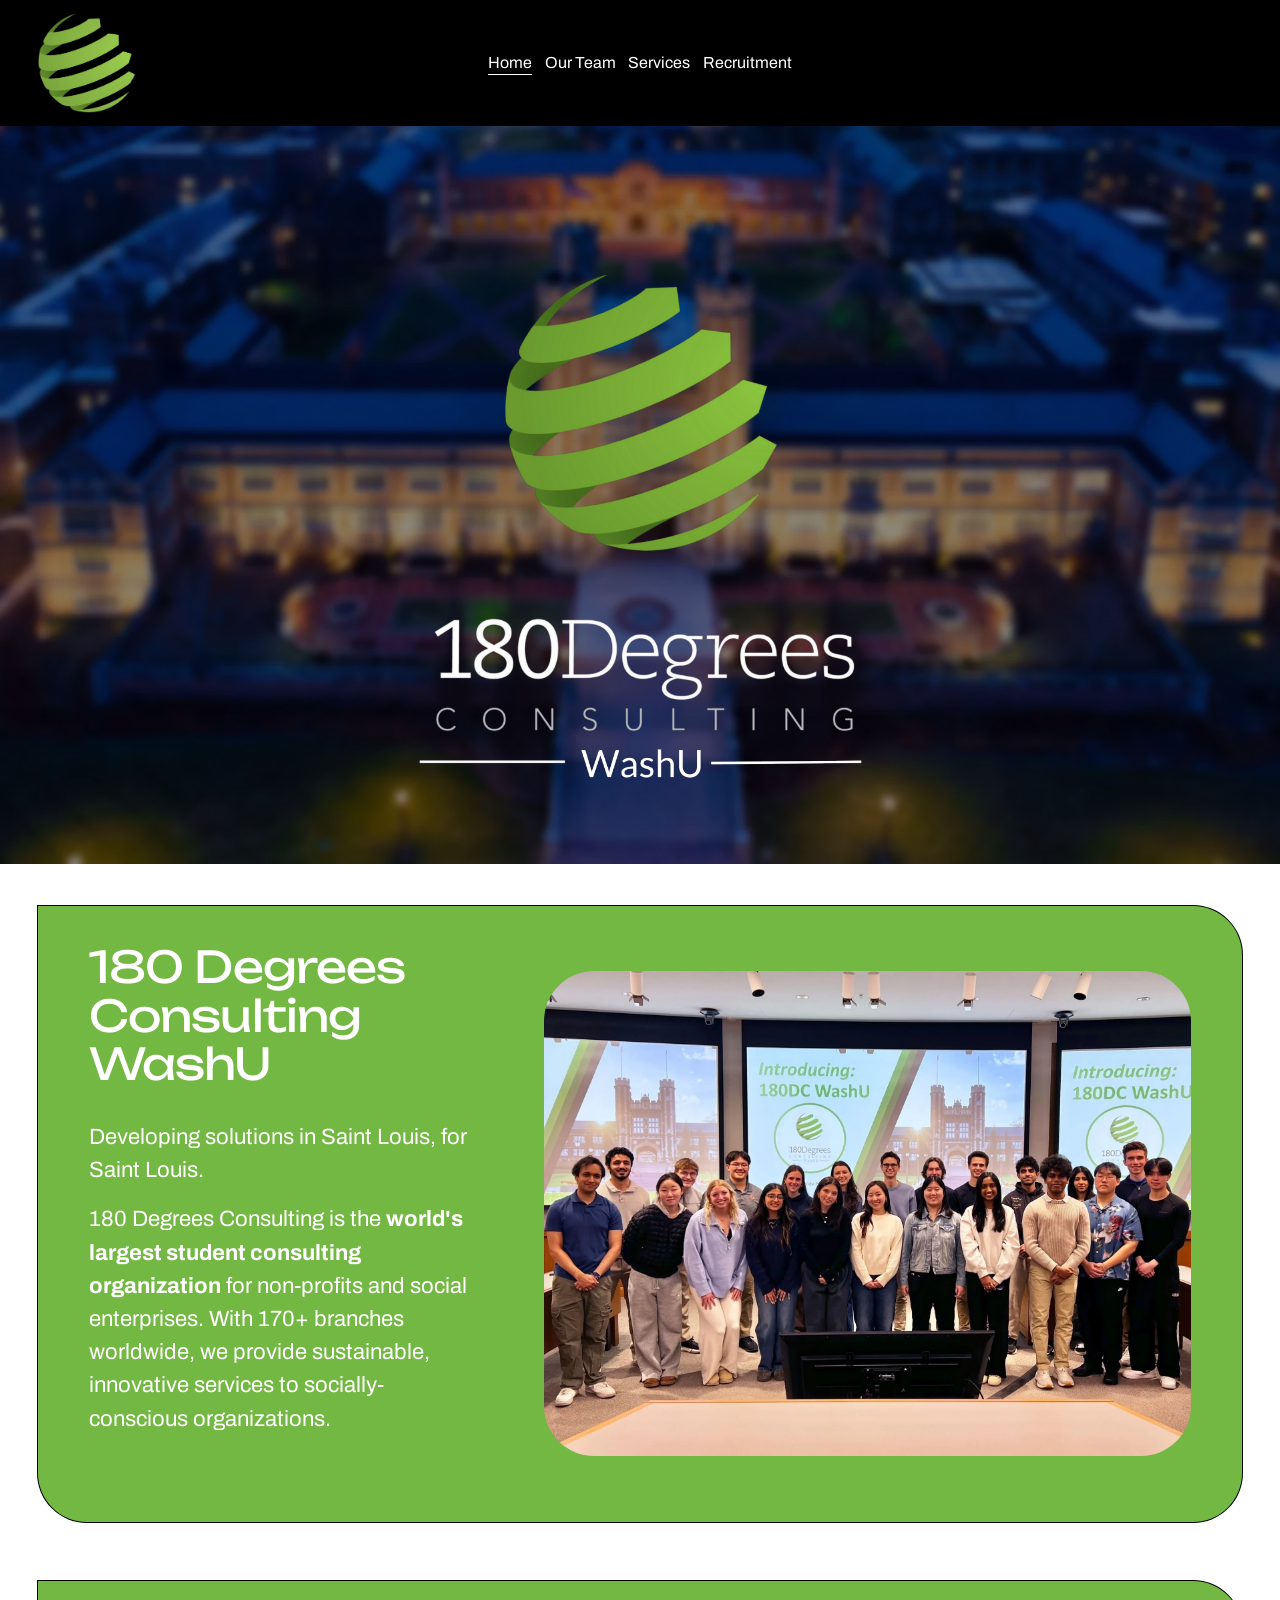
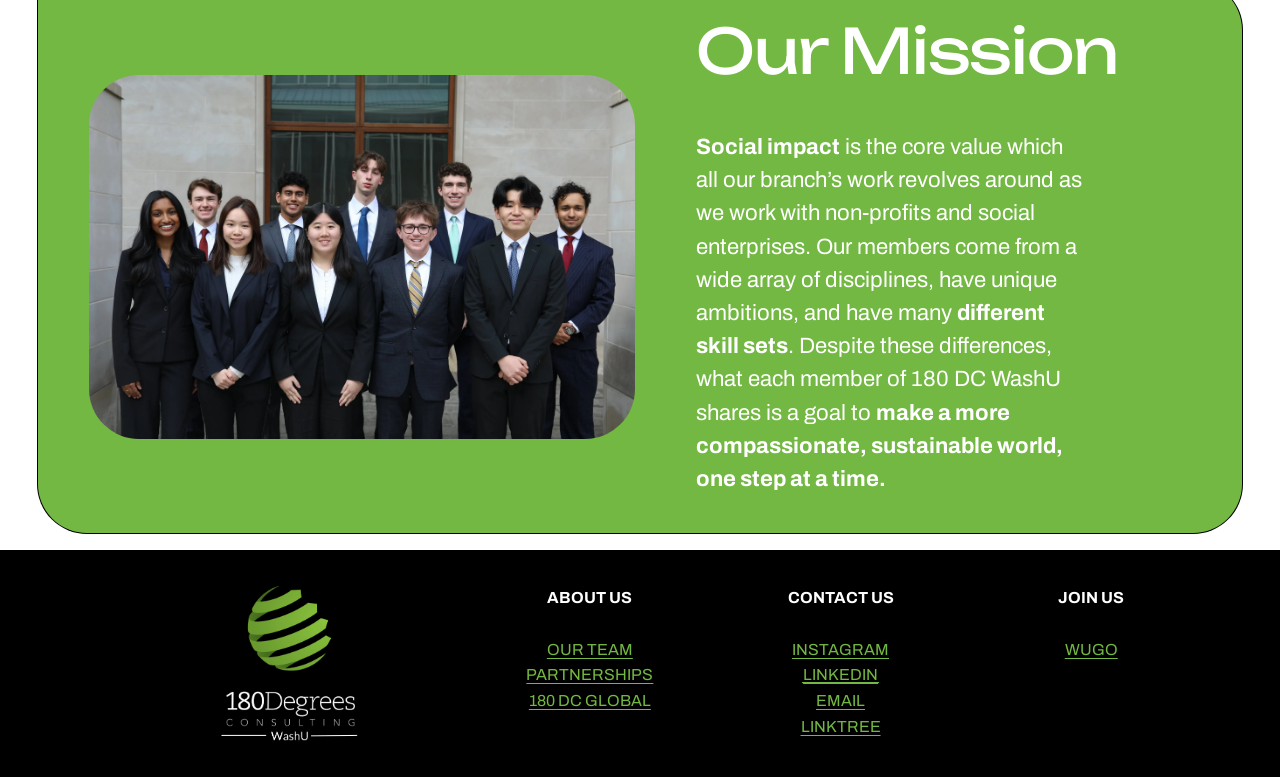
==== index.html @ 0a1e75ee "Rebuild 180dcwashu.org as a static site Replicates the Squarespace site (Home, Our Team, Services, R" ====
<!doctype html>
<html lang="en-US">
<head>
  <meta charset="utf-8">
  <meta name="viewport" content="width=device-width, initial-scale=1">
  <title>180 Degrees Consulting WashU</title>
  <link rel="canonical" href="https://www.180dcwashu.org">
  <link rel="icon" type="image/x-icon" href="assets/images/favicon-light.ico" media="(prefers-color-scheme: light)">
  <link rel="icon" type="image/x-icon" href="assets/images/favicon-dark.ico" media="(prefers-color-scheme: dark)">
  <meta property="og:site_name" content="180 Degrees Consulting WashU">
  <meta property="og:title" content="180 Degrees Consulting WashU">
  <meta property="og:url" content="https://www.180dcwashu.org">
  <meta property="og:type" content="website">
  <meta property="og:image" content="https://www.180dcwashu.org/assets/images/og-image.jpg">
  <meta name="twitter:card" content="summary">
  <link rel="preconnect" href="https://fonts.googleapis.com">
  <link rel="preconnect" href="https://fonts.gstatic.com" crossorigin>
  <link rel="stylesheet" href="https://fonts.googleapis.com/css2?family=Archivo:ital,wght@0,400;0,700;1,400;1,700&amp;family=Unbounded:wght@400;700&amp;display=swap">
  <link rel="stylesheet" href="assets/css/styles.css">
  <script src="assets/js/main.js" defer></script>
</head>
<body>
  <a class="skip-link" href="#page">Skip to Content</a>
  <header class="site-header">
    <div class="header-inner">
      <a class="header-logo" href="./"><img src="assets/images/logo-globe.webp" alt="180 Degrees Consulting WashU" width="98" height="100"></a>
      <nav class="header-nav" aria-label="Main">
        <a href="./" aria-current="page">Home</a>
        <a href="our-team/">Our Team</a>
        <a href="services/">Services</a>
        <a href="recruitment/">Recruitment</a>
      </nav>
      <button class="header-burger" type="button" aria-label="Open Menu" aria-expanded="false" aria-controls="mobile-menu"><span></span><span></span></button>
    </div>
  </header>
  <nav class="mobile-menu" id="mobile-menu" aria-label="Mobile">
    <a href="./" aria-current="page">Home</a>
    <a href="our-team/">Our Team</a>
    <a href="services/">Services</a>
    <a href="recruitment/">Recruitment</a>
  </nav>
  <main id="page">
    <section class="section theme-black section--top" style="--min-h:33vh;--pt:3vw;--pb:6.6vmax">
      <div class="section-bg"><img src="assets/images/bg-campus-night.webp" alt="" loading="eager" decoding="async"><div class="section-overlay" style="opacity:0.45"></div></div>
      <div class="section-content">
       <div class="grid" style="--rows-m:6;--rows-d:17">
        <div class="block" style="--m:1/2/7/10;--d:4/7/18/21;--z:1"><div class="image"><div class="image-frame" style="--ar:2182/2456"><img src="assets/images/logo-180dc-washu-white.png" alt="180 Degrees Consulting WashU" width="1500" height="1688" loading="eager" decoding="async"></div></div></div>
       </div>
      </div>
    </section>
    <section class="section theme-white" style="--min-h:33vh;--pt:3.3vmax;--pb:3.3vmax">
      <div class="section-bg"></div>
      <div class="section-content">
       <div class="grid" style="--rows-m:26;--rows-d:17">
        <div class="block" style="--m:2/2/27/10;--d:1/2/18/26;--z:1"><div class="shape" style="--r:0 49px 49px 49px;--stroke-w:1px;--shape-fill:var(--accent)"></div></div>
        <div class="block" style="--m:4/3/19/9;--d:2/3/17/11;--z:2"><div class="text"><h2><span class="hl"><span class="c-white">180 Degrees Consulting WashU</span></span></h2><p class="text-large"><span class="c-white">Developing solutions in Saint Louis, for Saint Louis.</span></p><p class="text-large"><span class="c-white">180 Degrees Consulting is the <strong>world's largest student consulting organization</strong> for non-profits and social enterprises. With 170+ branches worldwide, we provide sustainable, innovative services to socially-conscious organizations.</span></p></div></div>
        <div class="block" style="--m:18/3/26/9;--d:1/12/18/25;--z:3"><div class="image"><div class="image-frame" style="--ar:1937/1452;--r:50px"><img src="assets/images/team-group-spring-2025.webp" alt="180 Degrees Consulting WashU members at the chapter launch" width="1937" height="1452" loading="lazy" decoding="async"></div></div></div>
       </div>
      </div>
    </section>
    <section class="section theme-white" style="--min-h:13vh;--pt:1.3vmax;--pb:1.3vmax">
      <div class="section-bg"></div>
      <div class="section-content">
       <div class="grid" style="--rows-m:27;--rows-d:14">
        <div class="block" style="--m:1/2/27/10;--d:1/2/15/26;--z:1"><div class="shape" style="--r:0 49px 49px 49px;--stroke-w:1px;--shape-fill:var(--accent)"></div></div>
        <div class="block" style="--m:2/2/8/10;--d:2/3/14/14;--z:5"><div class="image"><div class="image-frame" style="--ar:6720/4480;--r:50px"><img src="assets/images/team-group-formal.webp" alt="180 Degrees Consulting WashU members in business attire" width="2500" height="1667" loading="lazy" decoding="async"></div></div></div>
        <div class="block" style="--m:8/3/12/9;--d:2/15/4/25;--z:3"><div class="text"><h1><span class="c-white">Our Mission</span></h1></div></div>
        <div class="block" style="--m:12/3/26/9;--d:5/15/14/23;--z:4"><div class="text"><p class="text-large"><span class="c-white"><strong>Social impact</strong> is the core value which all our branch’s work revolves around as we work with non-profits and social enterprises.  Our members come from a wide array of disciplines, have unique ambitions, and have many <strong>different skill sets</strong>. Despite these differences, what each member of 180 DC WashU shares is a goal to <strong>make a more compassionate, sustainable world, one step at a time.</strong></span></p></div></div>
       </div>
      </div>
    </section>
  </main>
  <footer class="site-footer">
    <div class="section theme-black" style="--min-h:8vh;--pt:0.8vmax;--pb:0.8vmax">
      <div class="section-bg"></div>
      <div class="section-content">
       <div class="grid" style="--rows-m:31;--rows-d:8;--gap-r:0px;--gap-c:0px">
        <div class="block" style="--m:2/2/8/10;--d:2/5/8/9;--z:3"><div class="image"><div class="image-frame" style="--ar:2182/2456"><img src="assets/images/logo-180dc-washu-white.png" alt="180 Degrees Consulting WashU" width="1500" height="1688" loading="lazy" decoding="async"></div></div></div>
        <div class="block" style="--m:9/2/11/10;--d:2/11/3/15;--z:11"><div class="text"><p style="text-align:center"><strong>ABOUT US</strong></p></div></div>
        <div class="block" style="--m:11/2/13/10;--d:4/11/5/15;--z:7"><div class="text"><p style="text-align:center"><a href="/our-team">OUR TEAM</a></p></div></div>
        <div class="block" style="--m:13/2/15/10;--d:5/11/7/15;--z:8"><div class="text"><p style="text-align:center"><a href="/services">PARTNERSHIPS</a></p></div></div>
        <div class="block" style="--m:15/2/17/10;--d:6/11/8/15;--z:9"><div class="text"><p style="text-align:center"><a href="https://www.180dc.org/" rel="noopener" target="_blank">180 DC GLOBAL</a></p></div></div>
        <div class="block" style="--m:17/2/19/10;--d:2/16/3/20;--z:10"><div class="text"><p style="text-align:center"><strong>CONTACT US</strong></p></div></div>
        <div class="block" style="--m:19/2/21/10;--d:4/16/5/20;--z:6"><div class="text"><p style="text-align:center"><a href="https://www.instagram.com/180dcwashu/" rel="noopener" target="_blank">INSTAGRAM</a></p></div></div>
        <div class="block" style="--m:21/2/23/10;--d:5/16/7/20;--z:7"><div class="text"><p style="text-align:center"><span class="hl"><a href="https://www.linkedin.com/company/180dcwashu/posts/?feedView=all" rel="noopener" target="_blank">LINKEDIN</a></span></p></div></div>
        <div class="block" style="--m:23/2/25/10;--d:6/16/7/20;--z:8"><div class="text"><p style="text-align:center"><a href="mailto:180dcwashu@gmail.com" rel="noopener" target="_blank">EMAIL</a></p></div></div>
        <div class="block" style="--m:25/2/27/10;--d:7/16/8/20;--z:9"><div class="text"><p style="text-align:center"><a href="https://linktr.ee/180dcWashU" rel="noopener" target="_blank">LINKTREE</a></p></div></div>
        <div class="block" style="--m:27/2/29/10;--d:2/21/4/25;--z:11"><div class="text"><p style="text-align:center"><strong>JOIN US</strong></p></div></div>
        <div class="block" style="--m:29/2/31/10;--d:4/21/5/25;--z:7"><div class="text"><p style="text-align:center"><a href="https://wustl.presence.io/organization/180-degrees-consulting-washu/join" rel="noopener" target="_blank">WUGO</a></p></div></div>
       </div>
      </div>
    </div>
  </footer>
</body>
</html>
---- assets/css/styles.css ----
/* ==========================================================================
   180 Degrees Consulting WashU
   Layout model: every page is a stack of full-bleed sections. Most sections
   hold a 24-column (desktop) / 8-column (mobile) grid; each block is placed
   with --m (mobile) and --d (desktop) grid-area values set inline in the HTML.
   ========================================================================== */

/* ---------- Design tokens ---------- */
:root {
  --accent-hsl: 95.08 47.2% 49.02%;
  --light-accent-hsl: 95 40% 94.12%;
  --dark-accent-hsl: 94.84 40.26% 15.1%;
  --accent: hsl(var(--accent-hsl));
  --light-accent: hsl(var(--light-accent-hsl));
  --dark-accent: hsl(var(--dark-accent-hsl));
  --white: #fff;
  --black: #000;

  --font-heading: "Unbounded", sans-serif;
  --font-body: "Archivo", sans-serif;

  --site-gutter: 3vw;
  --mobile-gutter: 6vw;
  --max-width: 1400px;
  --divider-h: 8vw;

  --header-h: calc(100px + 2vw);
}

@media (max-width: 799px) {
  :root { --header-h: calc(100px + 12vw); }
}

@media (max-width: 767px) {
  :root { --header-h: calc(37px + 12vw); }
}

/* ---------- Section themes ---------- */
.theme-white,
.theme-default {
  --bg: var(--white);
  --heading: var(--black);
  --text: var(--black);
  --link: var(--accent);
  --overlay: var(--white);
  --shape-bg: var(--light-accent);
  --shape-stroke: var(--black);
  --btn-bg: var(--accent);
  --btn-text: var(--white);
  --hl: var(--accent);
  --divider-line: var(--black);
}

.theme-light {
  --bg: var(--light-accent);
  --heading: var(--black);
  --text: var(--black);
  --link: var(--accent);
  --overlay: var(--light-accent);
  --shape-bg: var(--white);
  --shape-stroke: var(--accent);
  --btn-bg: var(--accent);
  --btn-text: var(--white);
  --hl: var(--accent);
  --divider-line: var(--black);
}

.theme-light-bold {
  --bg: var(--light-accent);
  --heading: var(--accent);
  --text: var(--black);
  --link: var(--accent);
  --overlay: var(--light-accent);
  --shape-bg: var(--white);
  --shape-stroke: var(--accent);
  --btn-bg: var(--accent);
  --btn-text: var(--white);
  --hl: var(--accent);
  --divider-line: var(--black);
}

.theme-dark-bold {
  --bg: var(--dark-accent);
  --heading: var(--accent);
  --text: var(--white);
  --link: var(--accent);
  --overlay: var(--dark-accent);
  --shape-bg: var(--white);
  --shape-stroke: var(--accent);
  --btn-bg: var(--accent);
  --btn-text: var(--white);
  --hl: var(--accent);
  --list-title: var(--accent);
  --list-item-title: var(--accent);
  --list-item-text: var(--white);
  --list-btn-bg: var(--accent);
  --list-btn-text: var(--white);
}

.theme-bright-inverse {
  --bg: var(--white);
  --heading: var(--accent);
  --text: var(--accent);
  --link: var(--accent);
  --overlay: var(--white);
  --btn-bg: var(--accent);
  --btn-text: var(--white);
  --hl: var(--white);
  --list-title: var(--accent);
  --card-bg: var(--accent);
  --list-item-title: var(--white);
  --list-item-text: var(--white);
  --list-btn-bg: var(--white);
  --list-btn-text: var(--accent);
}

.theme-black {
  --bg: var(--black);
  --heading: var(--white);
  --text: var(--white);
  --link: var(--accent);
  --overlay: var(--black);
  --shape-bg: var(--white);
  --shape-stroke: var(--white);
  --btn-bg: var(--accent);
  --btn-text: var(--white);
  --hl: var(--accent);
}

/* ---------- Base ---------- */
*,
*::before,
*::after {
  box-sizing: border-box;
}

html {
  -webkit-text-size-adjust: 100%;
  text-size-adjust: 100%;
}

body {
  margin: 0;
  background: var(--white);
  color: var(--black);
  font-family: var(--font-body);
  font-size: 16px;
  line-height: 1.5;
  -webkit-font-smoothing: antialiased;
  -moz-osx-font-smoothing: grayscale;
  overflow-x: hidden;
}

img {
  display: block;
  max-width: 100%;
}

a {
  color: inherit;
}

.skip-link {
  position: absolute;
  left: 12px;
  top: -100px;
  z-index: 100;
  padding: 8px 14px;
  background: var(--white);
  color: var(--black);
}

.skip-link:focus {
  top: 12px;
}

/* ---------- Typography ----------
   Font sizes scale with the viewport. --fs is the size "value" (1 = 1rem).
   Portrait phones scale with viewport height, everything else with width,
   capped at the 1400px max page width. */
h1, h2, h3, h4 {
  margin: 2rem 0;
  color: var(--heading);
  font-family: var(--font-heading);
  font-weight: 400;
  letter-spacing: -0.02em;
  line-height: calc(1.2em * (1 + (1 - var(--lh)) / 25));
  overflow-wrap: break-word;
}

h1 { --fs: 4; --lh: 4; }
h2 { --fs: 2.8; --lh: 2.8; }
h3 { --fs: 2.2; --lh: 2.2; }
h4 { --fs: 1.6; --lh: 1.6; }

p {
  --fs: 1;
  margin: 1rem 0;
  color: var(--text);
  line-height: 1.5em;
}

.text-large { --fs: 1.4; }
.text-small { --fs: 1.2; }

h1, h2, h3, h4, p, .fs, .btn.fs {
  font-size: min(
    calc((var(--fs) - 1) * 1.2vw + 1rem),
    max(calc((var(--fs) - 1) * 0.012 * var(--max-width) + 1rem), calc(var(--fs) * 1rem))
  );
}

@media (max-width: 767px) and (orientation: portrait) {
  h1, h2, h3, h4, p, .fs, .btn.fs {
    font-size: calc((var(--fs) - 1) * 0.012 * min(100vh, 900px) + 1rem);
  }
}

strong { font-weight: 700; }
em { font-style: italic; }

.c-white { color: var(--white); }
.c-black { color: var(--black); }

/* "Highlight" underline drawn behind a run of text */
.hl {
  margin: 0 -0.05em;
  padding: 0 0.05em;
  background-image: linear-gradient(var(--hl), var(--hl));
  background-repeat: no-repeat;
  background-position: 0 calc(100% - 0.02em);
  background-size: 100% 0.1em;
  -webkit-box-decoration-break: clone;
  box-decoration-break: clone;
}

/* ---------- Header ---------- */
.site-header {
  position: absolute;
  top: 0;
  left: 0;
  right: 0;
  z-index: 10;
  background: var(--black);
}

.header-inner {
  display: grid;
  grid-template-columns: minmax(0, 1fr) minmax(0, 1fr) minmax(0, 1fr);
  align-items: center;
  padding: 1vw var(--site-gutter);
}

.header-logo {
  justify-self: start;
}

.header-logo img {
  width: auto;
  height: 100px;
}

.header-nav {
  display: flex;
  flex-wrap: wrap;
  justify-content: center;
  column-gap: 1vw;
}

.header-nav a {
  padding: 0.1em 0;
  color: var(--white);
  font-size: 16px;
  line-height: 24px;
  text-decoration: none;
}

.header-nav a[aria-current="page"] {
  background-image: linear-gradient(currentColor, currentColor);
  background-repeat: repeat-x;
  background-position: 0 calc(100% - 0.1em);
  background-size: 1px 1px;
}

.header-burger {
  display: none;
}

@media (max-width: 767px) {
  .header-logo img {
    height: 30px;
  }
}

@media (max-width: 799px) {
  .header-inner {
    grid-template-columns: minmax(0, 1fr) auto;
    padding: 6vw;
  }

  .header-nav {
    display: none;
  }

  .header-burger {
    position: relative;
    display: flex;
    align-items: center;
    justify-content: center;
    width: 47px;
    height: 37px;
    padding: 0;
    border: 0;
    background: none;
    color: var(--white);
    cursor: pointer;
  }

  .header-burger span {
    position: absolute;
    left: 6px;
    width: 35px;
    height: 1px;
    background: currentColor;
    transition: transform 0.25s ease, top 0.25s ease;
  }

  .header-burger span:first-child { top: 13px; }
  .header-burger span:last-child { top: 24px; }

  .menu-open .site-header {
    background: transparent;
  }

  .menu-open .header-burger {
    color: var(--accent);
  }

  .menu-open .header-burger span:first-child {
    top: 18px;
    transform: rotate(45deg) scaleX(0.83);
  }

  .menu-open .header-burger span:last-child {
    top: 18px;
    transform: rotate(-45deg) scaleX(0.83);
  }
}

/* Mobile menu overlay */
.mobile-menu {
  position: fixed;
  inset: 0;
  z-index: 9;
  display: flex;
  flex-direction: column;
  align-items: center;
  justify-content: center;
  gap: 6vw;
  padding-top: var(--header-h);
  background: var(--white);
  opacity: 0;
  visibility: hidden;
  transition: opacity 0.3s ease, visibility 0s linear 0.3s;
}

.mobile-menu a {
  color: var(--accent);
  font-size: 8.5vw;
  line-height: 1;
  text-decoration: none;
}

.menu-open .mobile-menu {
  opacity: 1;
  visibility: visible;
  transition: opacity 0.3s ease;
}

.menu-open {
  overflow: hidden;
}

@media (min-width: 800px) {
  .mobile-menu { display: none; }
}

/* ---------- Sections ---------- */
.section {
  position: relative;
  z-index: 0;
  display: flex;
  flex-direction: column;
  justify-content: center;
  min-height: var(--min-h, 0);
  color: var(--text);
}

.section--top {
  justify-content: flex-start;
}

main > .section:first-child {
  padding-top: var(--header-h);
}

.section-bg {
  position: absolute;
  inset: 0;
  overflow: hidden;
  background-color: var(--bg);
}

.section-bg > img,
.section-bg > canvas {
  position: absolute;
  inset: 0;
  width: 100%;
  height: 100%;
  object-fit: cover;
}

.section-overlay {
  position: absolute;
  inset: 0;
  background: var(--overlay);
}

.section-content {
  position: relative;
  padding: var(--pt, 0) 0 var(--pb, 0);
}

/* Section dividers: the section's background is masked into a shape along
   its bottom edge and the next section's background extends up beneath it. */
.section--divider {
  z-index: 1;
  padding-bottom: var(--divider-h);
}

.section--divider > .section-bg {
  -webkit-mask: var(--divider-mask);
  mask: var(--divider-mask);
}

.section--divider + .section > .section-bg {
  top: calc(-1 * var(--divider-h));
}

.divider-wavy {
  --divider-mask:
    linear-gradient(#000 0 0) top / 100% calc(100% - var(--divider-h) + 1px) no-repeat,
    url("data:image/svg+xml,%3Csvg xmlns='http://www.w3.org/2000/svg' viewBox='0 0 1 1' preserveAspectRatio='none'%3E%3Cpath d='M0,0 H1 V0.5 C0.75,-0.14 0.75,-0.14 0.5,0.5 C0.25,1.14 0.25,1.14 0,0.5 Z'/%3E%3C/svg%3E") bottom / 100% calc(var(--divider-h) - 1px) no-repeat;
}

.divider-pointed {
  --divider-mask:
    linear-gradient(#000 0 0) top / 100% calc(100% - var(--divider-h) + 1px) no-repeat,
    url("data:image/svg+xml,%3Csvg xmlns='http://www.w3.org/2000/svg' viewBox='0 0 1 1' preserveAspectRatio='none'%3E%3Cpath d='M0,0 H1 L0.5,1 Z'/%3E%3C/svg%3E") bottom / 100% calc(var(--divider-h) - 1px) no-repeat;
}

/* ---------- Block grid ---------- */
.grid {
  --gap-r: 11px;
  --gap-c: 11px;
  --gutter: calc(var(--mobile-gutter) - var(--gap-c));
  --cell: calc((var(--max-width) - var(--gap-c) * 7) / 8);
  position: relative;
  display: grid;
  grid-template-columns: minmax(var(--gutter), 1fr) repeat(8, minmax(0, var(--cell))) minmax(var(--gutter), 1fr);
  grid-template-rows: repeat(var(--rows-m), minmax(24px, auto));
  row-gap: var(--gap-r);
  column-gap: var(--gap-c);
  overflow-x: clip;
}

@media (min-width: 768px) {
  .grid {
    --gutter: calc(var(--site-gutter) - var(--gap-c));
    --cell: calc((var(--max-width) - var(--gap-c) * 23) / 24);
    --container: min(var(--max-width), calc(100vw - var(--site-gutter) * 2));
    grid-template-columns: minmax(var(--gutter), 1fr) repeat(24, minmax(0, var(--cell))) minmax(var(--gutter), 1fr);
    grid-template-rows: repeat(var(--rows-d), minmax(calc(var(--container) * 0.0215), auto));
  }
}

.block {
  position: relative;
  z-index: var(--z, auto);
  display: flex;
  flex-direction: column;
  justify-content: var(--jm, flex-start);
  grid-area: var(--m);
  min-width: 0;
}

@media (min-width: 768px) {
  .block {
    z-index: var(--zd, var(--z, auto));
    justify-content: var(--jd, var(--jm, flex-start));
    grid-area: var(--d);
  }
}

.block--center {
  --jm: center;
}

/* Text */
.text > :first-child { margin-top: 0; }
.text > :last-child { margin-bottom: 0; }

.text ul {
  margin: 1rem 0 0;
  padding-left: 40px;
  list-style: none;
}

.text li > p {
  margin: 0.5em 0;
}

/* Empty paragraphs keep the height of one line */
.text p:empty::before {
  content: "\200b";
}

.text a {
  color: var(--link);
  text-decoration: underline;
  text-decoration-thickness: 1px;
  text-underline-offset: 0.2em;
}

/* Text on a tinted, rounded panel that fills its block */
.text--box {
  flex: 1 1 auto;
  padding: var(--box-pad, 0);
  border-radius: var(--box-r, 0);
  background: var(--box-bg);
}

/* Text sized to fill the width of its block */
.fit-text {
  container-type: inline-size;
}

.fit-text h1 {
  margin: 0;
  font-size: 18.23cqw;
  line-height: 1;
  white-space: nowrap;
}

/* Images keep their aspect ratio and are centered inside the block */
.image {
  display: grid;
  flex: 1 1 auto;
  place-items: center;
  container-type: size;
}

.image-frame {
  position: relative;
  width: min(100cqw, 100cqh * (var(--ar)));
  height: min(100cqh, 100cqw / (var(--ar)));
  overflow: hidden;
  border-radius: var(--r, 0);
}

.image-frame--cover {
  position: relative;
  width: 100%;
  height: 100%;
}

.image-frame img {
  width: 100%;
  height: 100%;
  object-fit: cover;
}

.image-overlay {
  position: absolute;
  inset: 0;
}

/* Shapes: fill + an outside stroke, like an SVG stroke on the block edge */
.shape {
  position: absolute;
  inset: 0;
  background: var(--shape-fill, var(--shape-bg));
  border-radius: var(--r, 0);
  box-shadow: 0 0 0 var(--stroke-w, 0) var(--shape-stroke);
}

/* ---------- Buttons ---------- */
.btn {
  display: inline-flex;
  align-items: center;
  justify-content: center;
  padding: 0 1.3rem;
  border: 0 solid var(--white);
  border-radius: 300px;
  background: var(--btn-bg);
  color: var(--btn-text);
  font-family: var(--font-body);
  font-size: 1rem;
  font-weight: 400;
  line-height: normal;
  letter-spacing: normal;
  text-align: center;
  text-decoration: none;
  text-transform: uppercase;
  cursor: pointer;
  transition: opacity 0.1s linear;
}

.btn:hover {
  opacity: 0.8;
}

.btn--stretch {
  flex: 1 1 auto;
  width: 100%;
}

.btn--large {
  --fs: 1.75;
  padding: 0 2.2rem;
  border-width: 5px;
  border-radius: 50px;
}

.btn--padded {
  padding: 1rem 1.3rem;
}

/* ---------- Accordion ---------- */
.accordion {
  width: 100%;
  margin: 0;
  padding: 0;
  list-style: none;
}

.accordion-divider {
  height: 3px;
  background: var(--divider-line);
}

.accordion-item h4 {
  margin: 0;
}

.accordion-trigger {
  display: flex;
  align-items: center;
  width: 100%;
  padding: 30px 0;
  border: 0;
  background: none;
  color: var(--heading);
  font: inherit;
  letter-spacing: inherit;
  line-height: normal;
  text-align: left;
  cursor: pointer;
}

.accordion-title {
  flex: 1 1 auto;
  padding-right: 14px;
}

.plus {
  position: relative;
  flex: 0 0 14px;
  width: 14px;
  height: 14px;
}

.plus::before,
.plus::after {
  content: "";
  position: absolute;
  background: currentColor;
}

.plus::before {
  left: 0;
  top: 6px;
  width: 14px;
  height: 1px;
}

.plus::after {
  left: 6px;
  top: 0;
  width: 1px;
  height: 14px;
  transition: transform 0.25s;
}

.accordion-trigger[aria-expanded="true"] .plus::after {
  transform: rotate(90deg);
}

.accordion-panel {
  overflow: hidden;
  transition: height 0.3s ease;
}

.accordion-panel[hidden] {
  display: block;
  height: 0;
  visibility: hidden;
}

.accordion-desc {
  min-width: 70%;
  max-width: 300px;
  margin: 1rem 0;
  padding-bottom: 30px;
}

.accordion-desc p {
  font-size: inherit;
}

.accordion-desc ul {
  margin: 1rem 0 0;
  padding-left: 40px;
  list-style: none;
}

.accordion-desc li > p {
  margin: 0.5em 0;
}

/* ---------- Contact form ---------- */
.contact-form {
  width: 100%;
}

.form-field {
  margin: 0 0 20px;
  padding: 0;
  border: 0;
  min-width: 0;
}

.form-label {
  display: flex;
  flex-wrap: wrap;
  align-items: baseline;
  column-gap: 0.526em;
  padding: 0 0 4px;
  color: var(--text);
  font-size: 16px;
  line-height: 24px;
}

legend.form-label {
  float: left;
  width: 100%;
}

.form-req {
  opacity: 0.7;
}

.form-label .form-req {
  --fs: 1.2;
  line-height: 1.5;
}

.form-name-row {
  clear: both;
  display: grid;
  grid-template-columns: 1fr 1fr;
  column-gap: 10px;
}

.form-caption {
  display: block;
  color: var(--text);
  font-size: 12px;
}

.form-caption-text {
  --fs: 1.2;
  display: flex;
  flex-wrap: wrap;
  align-items: baseline;
  column-gap: 0.526em;
  margin-top: 4px;
  padding-bottom: 2px;
  line-height: 1.5;
}

.form-caption .form-req {
  display: block;
  line-height: 1;
}

.contact-form input,
.contact-form textarea {
  display: block;
  width: 100%;
  margin: 0;
  padding: 5px 10px;
  border: 0;
  border-bottom: 1px solid transparent;
  border-radius: 0;
  background: transparent;
  color: var(--text);
  font-family: var(--font-body);
  font-size: 16px;
  line-height: 24px;
}

.contact-form textarea {
  height: 100px;
  resize: vertical;
}

.contact-form input:focus,
.contact-form textarea:focus {
  outline: 1px solid var(--accent);
}

.form-submit {
  padding: 1rem 1.3rem;
  line-height: 1.3;
}

.form-status {
  margin: 1rem 0 0;
}

.form-status:empty {
  display: none;
}

/* ---------- List sections (team members) ---------- */
.list-inner {
  position: relative;
  padding: var(--pt) var(--site-gutter) var(--pb);
}

.list-title {
  margin: 0 calc(-1 * var(--site-gutter));
  padding-bottom: var(--title-gap);
  text-align: center;
}

.list-title p {
  --fs: 2.8;
  margin: 0;
  color: var(--list-title);
  font-family: var(--font-heading);
  letter-spacing: -0.02em;
}

.list-grid {
  display: grid;
  grid-template-columns: minmax(0, 1fr);
  column-gap: var(--col-gap);
  row-gap: var(--row-gap);
  margin: 0;
  padding: 0;
  list-style: none;
}

@media (min-width: 576px) {
  .list-grid {
    grid-template-columns: repeat(2, minmax(0, 1fr));
  }
}

@media (min-width: 768px) {
  .list-grid {
    grid-template-columns: repeat(3, minmax(0, 1fr));
  }
}

.list-section--inset .list-grid {
  max-width: var(--max-width);
  margin: 0 auto;
}

.list-item {
  display: flex;
  flex-direction: column;
  align-items: center;
  text-align: center;
}

.list-item--card {
  padding: 6%;
  background: var(--card-bg);
}

.list-media {
  position: relative;
  box-sizing: content-box;
  width: 75%;
  aspect-ratio: 1;
  margin-bottom: 4%;
  padding-bottom: 1px;
  overflow: hidden;
  border-radius: 50%;
}

.list-media img {
  position: absolute;
  inset: 0;
  width: 100%;
  height: 100%;
  object-fit: cover;
}

.list-content {
  width: 100%;
}

.list-item h2 {
  margin: 0 0 1%;
  color: var(--list-item-title);
}

.list-item p {
  margin: 0 0 var(--desc-gap, 4%);
  color: var(--list-item-text);
}

.list-item .btn {
  --btn-bg: var(--list-btn-bg);
  --btn-text: var(--list-btn-text);
}

/* ---------- Animated background (recruitment hero) ---------- */
.bokeh-toggle {
  position: absolute;
  right: 14px;
  bottom: 14px;
  z-index: 2;
  display: grid;
  place-items: center;
  width: 32px;
  height: 32px;
  padding: 0;
  border: 0;
  border-radius: 50%;
  background: hsl(var(--dark-accent-hsl) / 0.85);
  color: var(--white);
  cursor: pointer;
}

.bokeh-toggle svg {
  width: 12px;
  height: 12px;
  fill: currentColor;
}

.bokeh-toggle .icon-play { display: none; }
.bokeh-toggle[aria-pressed="true"] .icon-play { display: block; }
.bokeh-toggle[aria-pressed="true"] .icon-pause { display: none; }
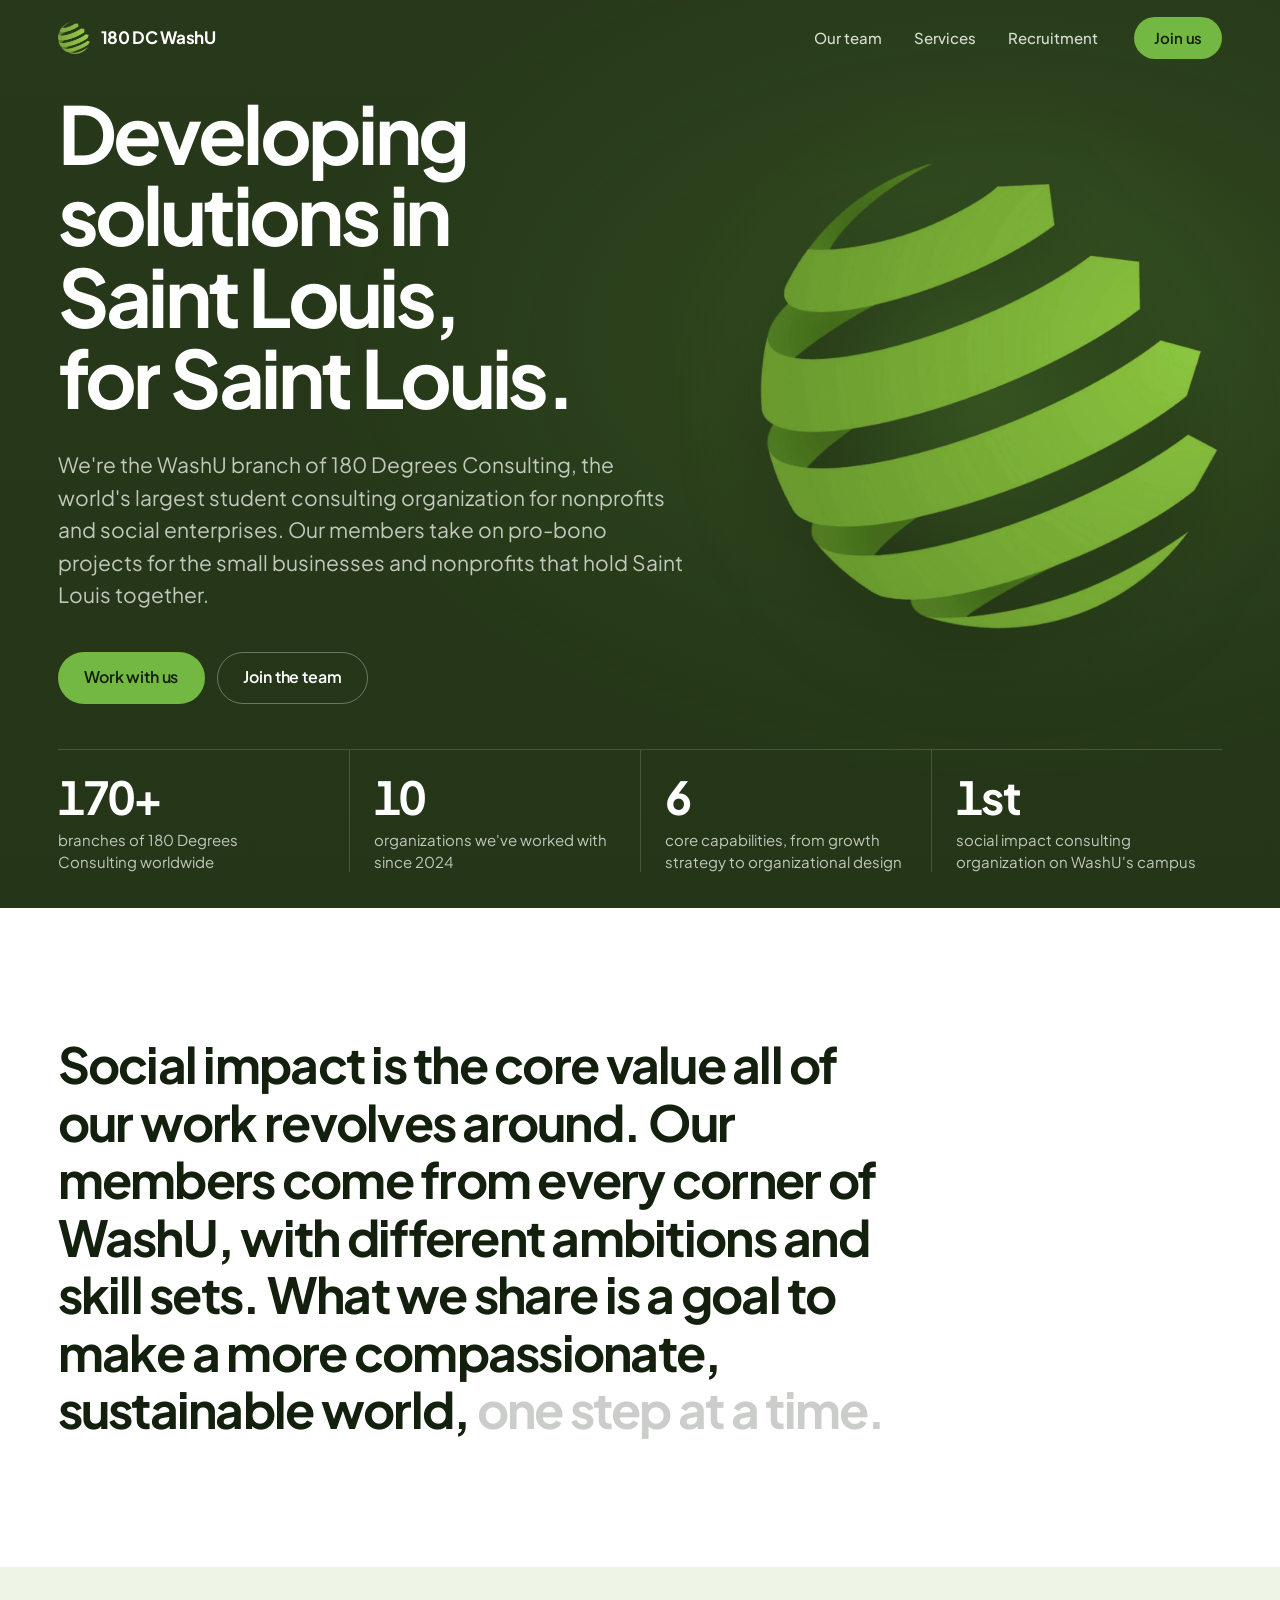
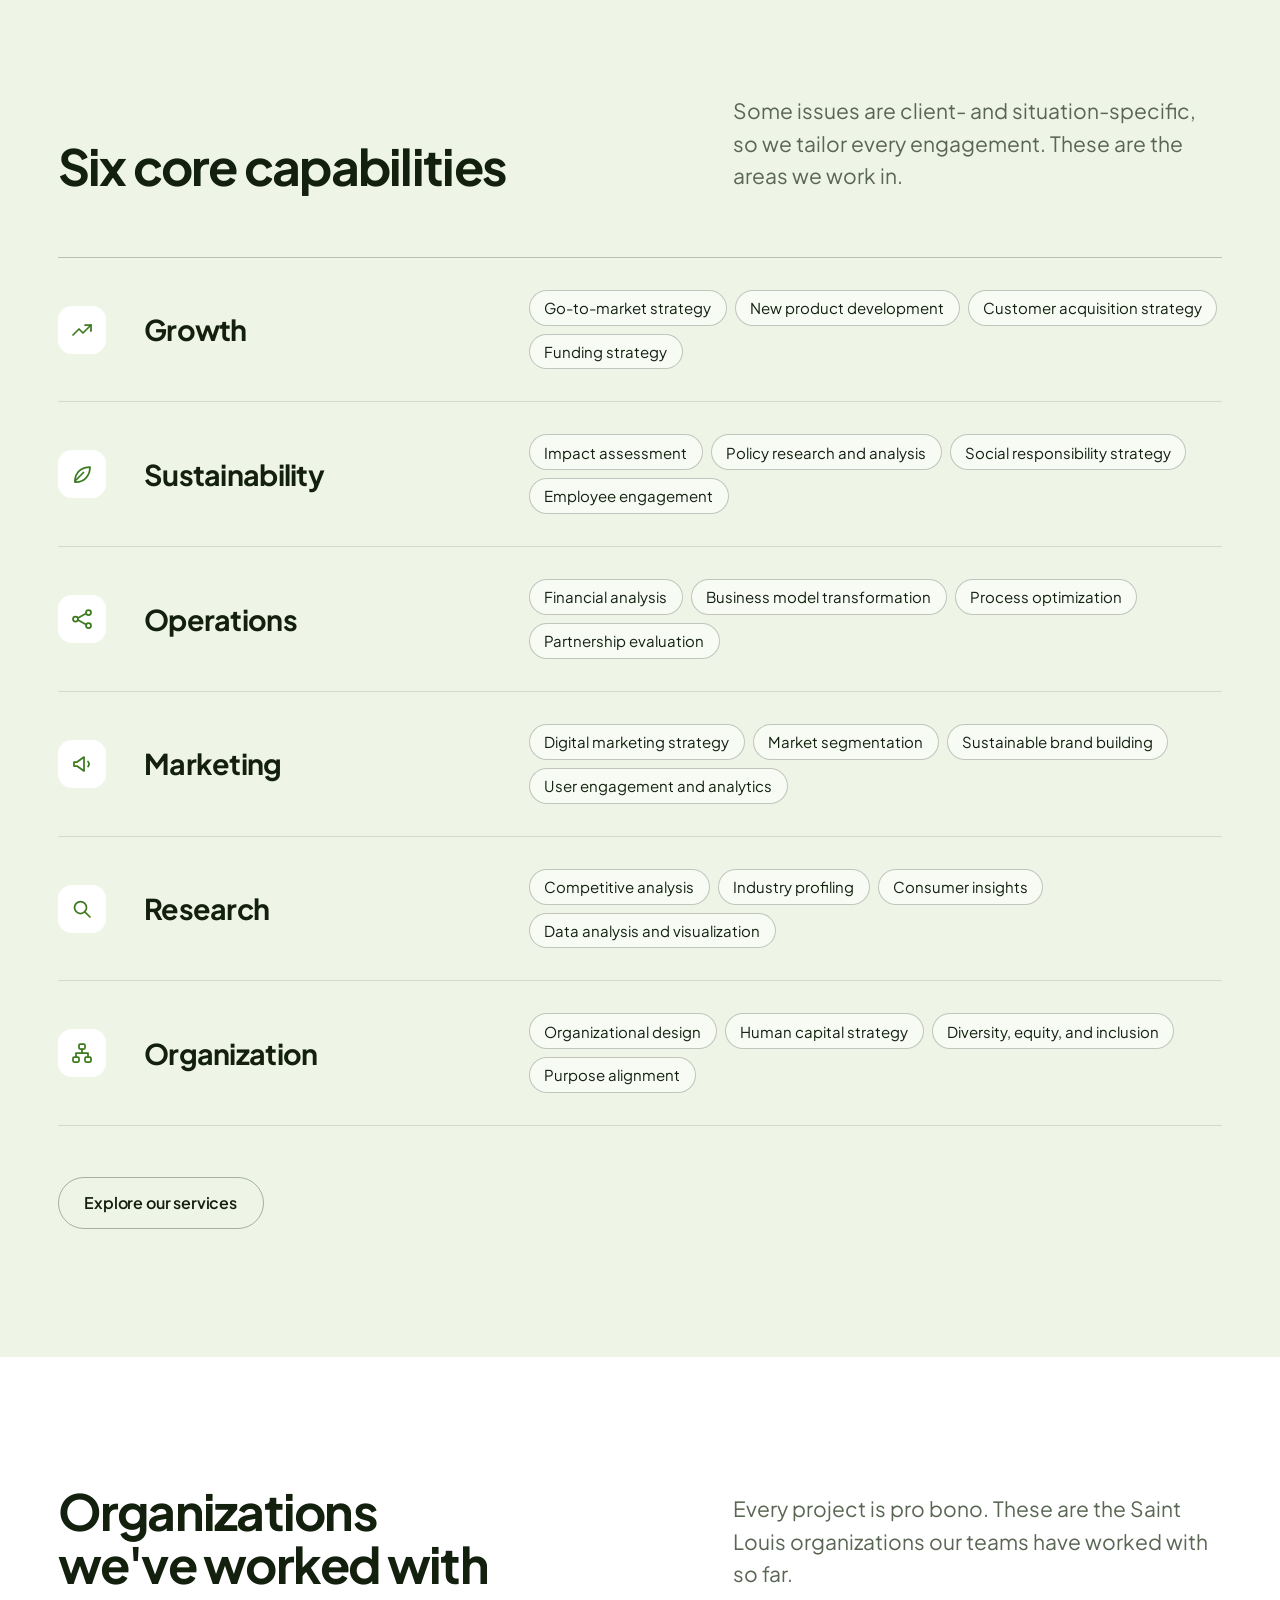
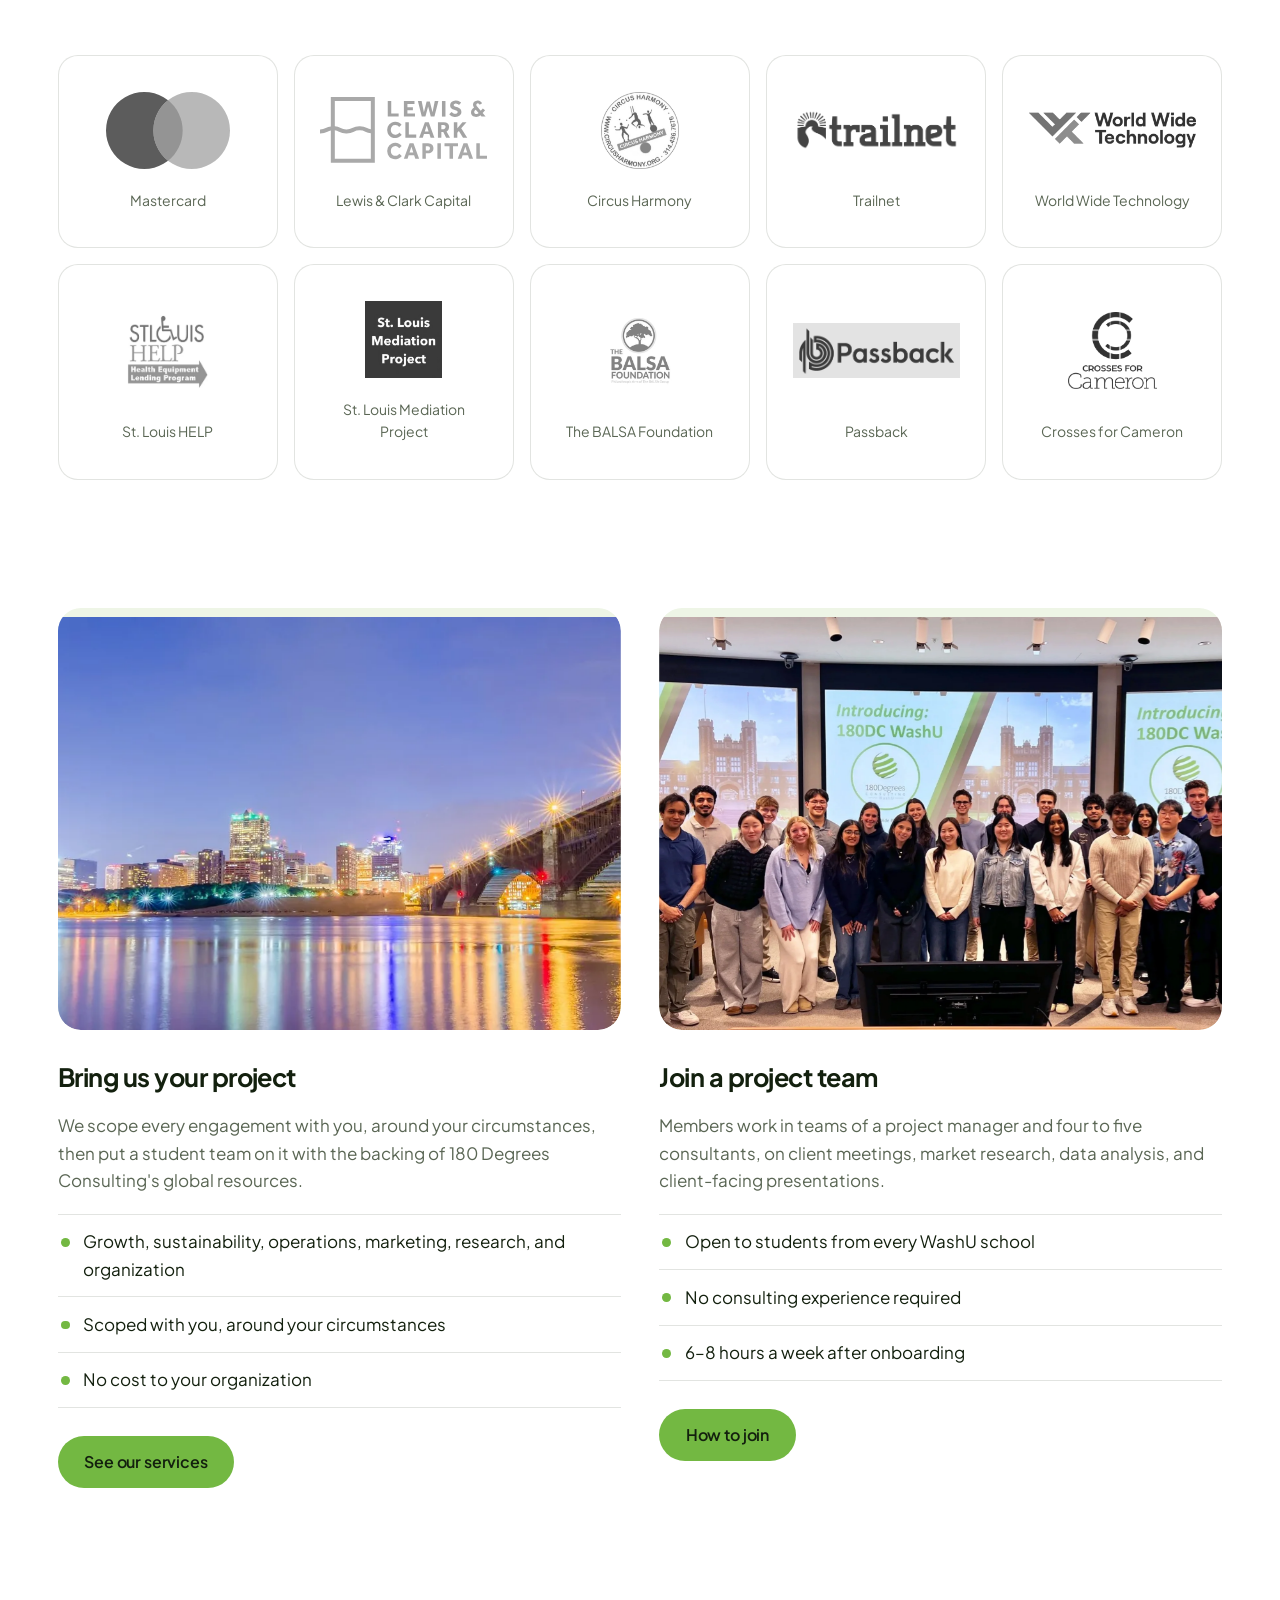
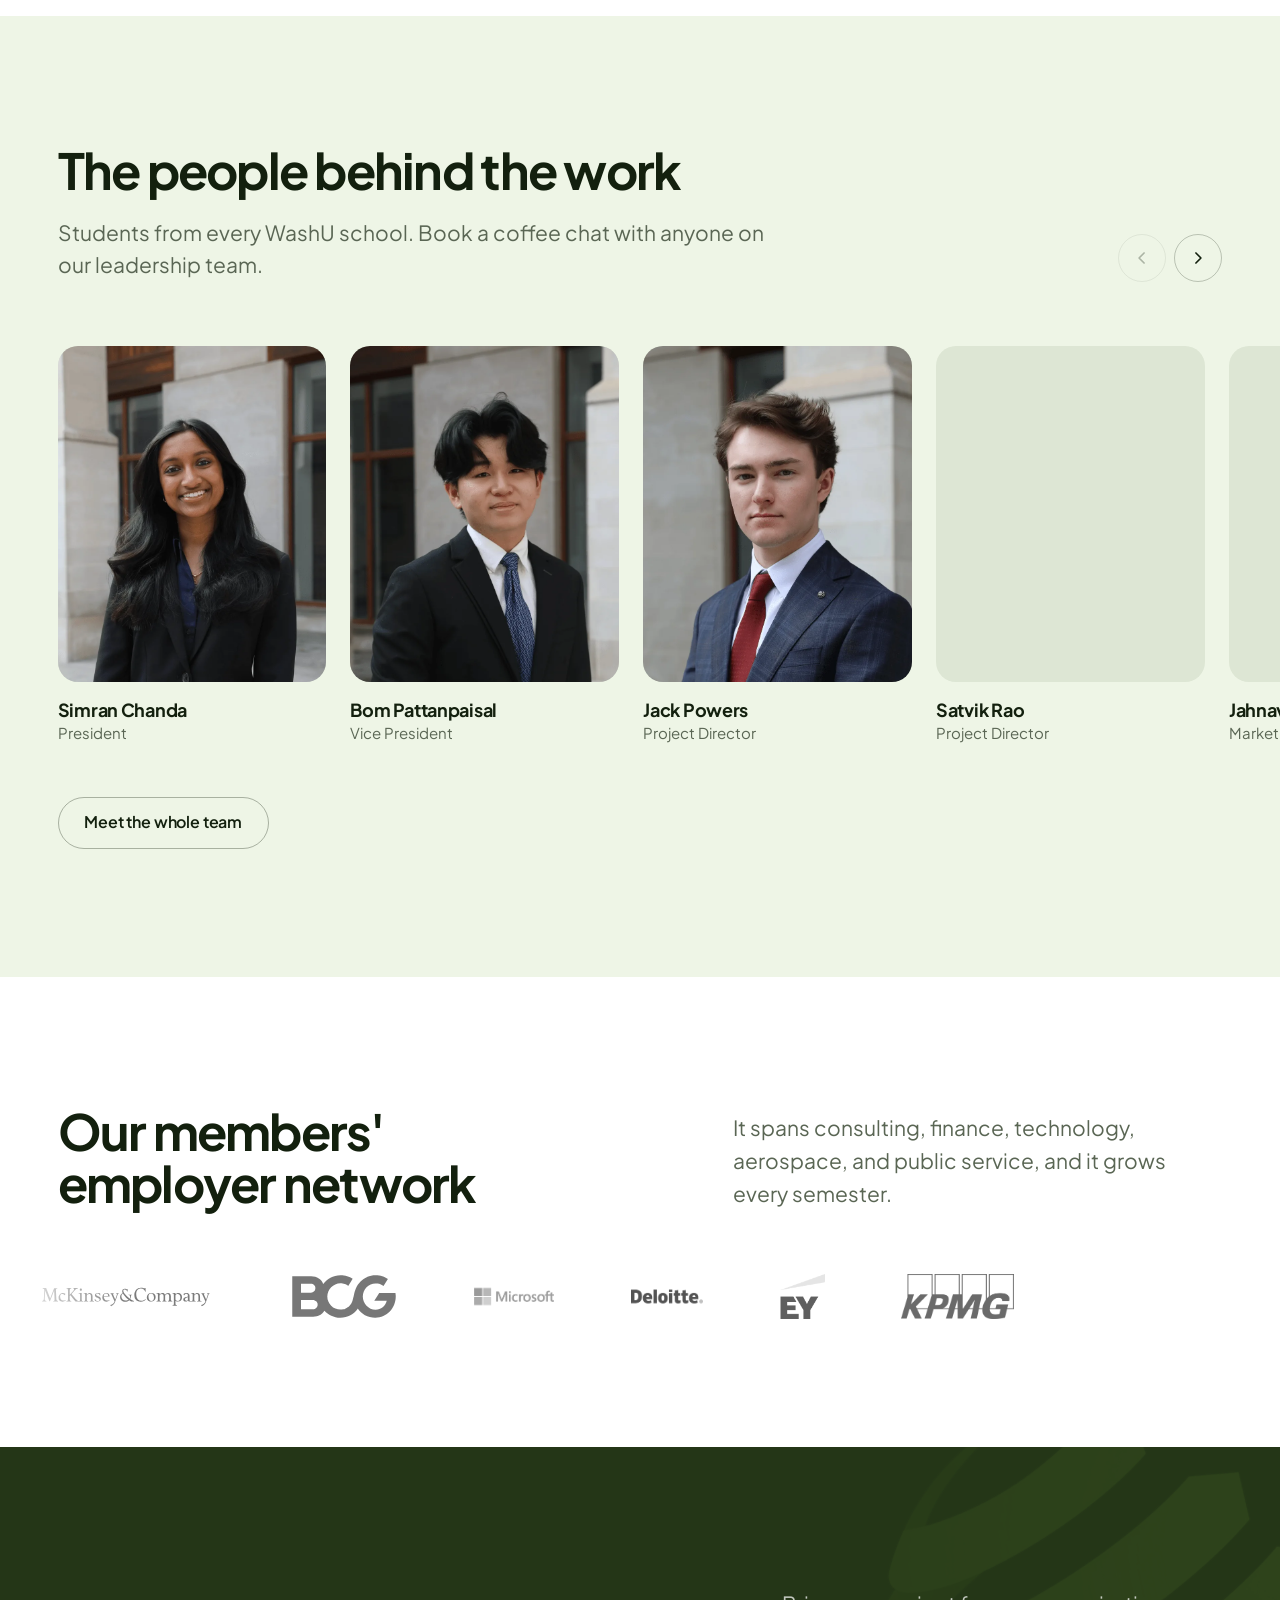
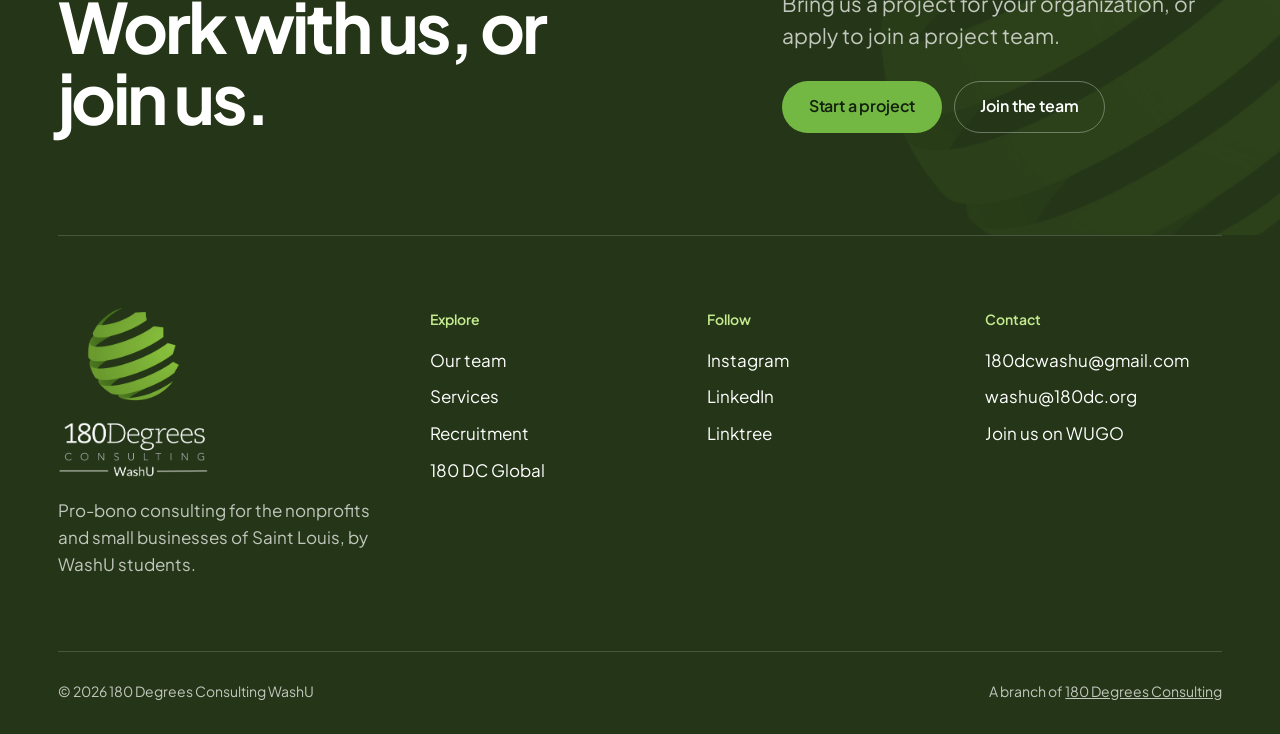
==== commit 6de2990c: "Redesign the site and publish it at 180dcwashu.com - Clean, modern layout in Plus Jakarta Sans with " ====
--- a/index.html
+++ b/index.html
@@ -1,93 +1,401 @@
 <!doctype html>
-<html lang="en-US">
+<html lang="en-US" class="no-js">
 <head>
   <meta charset="utf-8">
   <meta name="viewport" content="width=device-width, initial-scale=1">
   <title>180 Degrees Consulting WashU</title>
-  <link rel="canonical" href="https://www.180dcwashu.org">
+  <meta name="description" content="WashU&#x27;s branch of 180 Degrees Consulting: pro-bono consulting for the nonprofits and small businesses of Saint Louis.">
+  <meta name="theme-color" content="#243617">
+  <link rel="canonical" href="https://180dcwashu.com/">
   <link rel="icon" type="image/x-icon" href="assets/images/favicon-light.ico" media="(prefers-color-scheme: light)">
   <link rel="icon" type="image/x-icon" href="assets/images/favicon-dark.ico" media="(prefers-color-scheme: dark)">
   <meta property="og:site_name" content="180 Degrees Consulting WashU">
   <meta property="og:title" content="180 Degrees Consulting WashU">
-  <meta property="og:url" content="https://www.180dcwashu.org">
+  <meta property="og:description" content="WashU&#x27;s branch of 180 Degrees Consulting: pro-bono consulting for the nonprofits and small businesses of Saint Louis.">
+  <meta property="og:url" content="https://180dcwashu.com/">
   <meta property="og:type" content="website">
-  <meta property="og:image" content="https://www.180dcwashu.org/assets/images/og-image.jpg">
+  <meta property="og:image" content="https://180dcwashu.com/assets/images/og-image.jpg">
   <meta name="twitter:card" content="summary">
   <link rel="preconnect" href="https://fonts.googleapis.com">
   <link rel="preconnect" href="https://fonts.gstatic.com" crossorigin>
-  <link rel="stylesheet" href="https://fonts.googleapis.com/css2?family=Archivo:ital,wght@0,400;0,700;1,400;1,700&amp;family=Unbounded:wght@400;700&amp;display=swap">
-  <link rel="stylesheet" href="assets/css/styles.css">
-  <script src="assets/js/main.js" defer></script>
+  <link rel="stylesheet" href="https://fonts.googleapis.com/css2?family=Plus+Jakarta+Sans:wght@400..800&amp;display=swap">
+  <link rel="stylesheet" href="assets/css/site.css">
+  <script>document.documentElement.className = "js"; setTimeout(function () { if (!window.siteReady) document.documentElement.classList.remove("js"); }, 4000);</script>
+  <script src="assets/js/site.js" defer></script>
 </head>
 <body>
-  <a class="skip-link" href="#page">Skip to Content</a>
-  <header class="site-header">
-    <div class="header-inner">
-      <a class="header-logo" href="./"><img src="assets/images/logo-globe.webp" alt="180 Degrees Consulting WashU" width="98" height="100"></a>
-      <nav class="header-nav" aria-label="Main">
-        <a href="./" aria-current="page">Home</a>
-        <a href="our-team/">Our Team</a>
-        <a href="services/">Services</a>
-        <a href="recruitment/">Recruitment</a>
+  <a class="skip-link" href="#main">Skip to content</a>
+  <header class="site-header site-header--on-dark">
+    <div class="wrap header-inner">
+      <a class="brand" href="./"><img src="assets/images/logo-globe.webp" alt="" width="30" height="31"><span>180 DC WashU</span></a>
+      <nav class="nav" aria-label="Main">
+        <a class="nav__link" href="our-team/">Our team</a>
+        <a class="nav__link" href="services/">Services</a>
+        <a class="nav__link" href="recruitment/">Recruitment</a>
       </nav>
-      <button class="header-burger" type="button" aria-label="Open Menu" aria-expanded="false" aria-controls="mobile-menu"><span></span><span></span></button>
+      <a class="btn btn--primary btn--small nav-cta" href="recruitment/"><span class="btn__label"><span>Join us</span></span></a>
+      <button class="menu-toggle" type="button" aria-expanded="false" aria-controls="menu" aria-label="Open menu"><span></span><span></span></button>
     </div>
   </header>
-  <nav class="mobile-menu" id="mobile-menu" aria-label="Mobile">
-    <a href="./" aria-current="page">Home</a>
-    <a href="our-team/">Our Team</a>
-    <a href="services/">Services</a>
-    <a href="recruitment/">Recruitment</a>
-  </nav>
-  <main id="page">
-    <section class="section theme-black section--top" style="--min-h:33vh;--pt:3vw;--pb:6.6vmax">
-      <div class="section-bg"><img src="assets/images/bg-campus-night.webp" alt="" loading="eager" decoding="async"><div class="section-overlay" style="opacity:0.45"></div></div>
-      <div class="section-content">
-       <div class="grid" style="--rows-m:6;--rows-d:17">
-        <div class="block" style="--m:1/2/7/10;--d:4/7/18/21;--z:1"><div class="image"><div class="image-frame" style="--ar:2182/2456"><img src="assets/images/logo-180dc-washu-white.png" alt="180 Degrees Consulting WashU" width="1500" height="1688" loading="eager" decoding="async"></div></div></div>
-       </div>
-      </div>
-    </section>
-    <section class="section theme-white" style="--min-h:33vh;--pt:3.3vmax;--pb:3.3vmax">
-      <div class="section-bg"></div>
-      <div class="section-content">
-       <div class="grid" style="--rows-m:26;--rows-d:17">
-        <div class="block" style="--m:2/2/27/10;--d:1/2/18/26;--z:1"><div class="shape" style="--r:0 49px 49px 49px;--stroke-w:1px;--shape-fill:var(--accent)"></div></div>
-        <div class="block" style="--m:4/3/19/9;--d:2/3/17/11;--z:2"><div class="text"><h2><span class="hl"><span class="c-white">180 Degrees Consulting WashU</span></span></h2><p class="text-large"><span class="c-white">Developing solutions in Saint Louis, for Saint Louis.</span></p><p class="text-large"><span class="c-white">180 Degrees Consulting is the <strong>world's largest student consulting organization</strong> for non-profits and social enterprises. With 170+ branches worldwide, we provide sustainable, innovative services to socially-conscious organizations.</span></p></div></div>
-        <div class="block" style="--m:18/3/26/9;--d:1/12/18/25;--z:3"><div class="image"><div class="image-frame" style="--ar:1937/1452;--r:50px"><img src="assets/images/team-group-spring-2025.webp" alt="180 Degrees Consulting WashU members at the chapter launch" width="1937" height="1452" loading="lazy" decoding="async"></div></div></div>
-       </div>
-      </div>
-    </section>
-    <section class="section theme-white" style="--min-h:13vh;--pt:1.3vmax;--pb:1.3vmax">
-      <div class="section-bg"></div>
-      <div class="section-content">
-       <div class="grid" style="--rows-m:27;--rows-d:14">
-        <div class="block" style="--m:1/2/27/10;--d:1/2/15/26;--z:1"><div class="shape" style="--r:0 49px 49px 49px;--stroke-w:1px;--shape-fill:var(--accent)"></div></div>
-        <div class="block" style="--m:2/2/8/10;--d:2/3/14/14;--z:5"><div class="image"><div class="image-frame" style="--ar:6720/4480;--r:50px"><img src="assets/images/team-group-formal.webp" alt="180 Degrees Consulting WashU members in business attire" width="2500" height="1667" loading="lazy" decoding="async"></div></div></div>
-        <div class="block" style="--m:8/3/12/9;--d:2/15/4/25;--z:3"><div class="text"><h1><span class="c-white">Our Mission</span></h1></div></div>
-        <div class="block" style="--m:12/3/26/9;--d:5/15/14/23;--z:4"><div class="text"><p class="text-large"><span class="c-white"><strong>Social impact</strong> is the core value which all our branch’s work revolves around as we work with non-profits and social enterprises.  Our members come from a wide array of disciplines, have unique ambitions, and have many <strong>different skill sets</strong>. Despite these differences, what each member of 180 DC WashU shares is a goal to <strong>make a more compassionate, sustainable world, one step at a time.</strong></span></p></div></div>
-       </div>
+  <div class="menu" id="menu">
+    <ul class="menu__links">
+      <li><a href="./">Home</a></li>
+      <li><a href="our-team/">Our team</a></li>
+      <li><a href="services/">Services</a></li>
+      <li><a href="recruitment/">Recruitment</a></li>
+    </ul>
+    <a class="btn btn--primary" href="recruitment/"><span class="btn__label"><span>Join us</span></span></a>
+  </div>
+  <main id="main">
+    <section class="hero" aria-labelledby="hero-title">
+      <div class="wrap hero__grid">
+        <div class="hero__copy">
+          <h1 class="hero__title" id="hero-title" data-split>Developing solutions in Saint Louis,<br> for Saint Louis.</h1>
+          <p class="hero__lede" data-intro style="--i:1">We're the WashU branch of 180 Degrees Consulting, the world's largest student consulting organization for nonprofits and social enterprises. Our members take on pro-bono projects for the small businesses and nonprofits that hold Saint Louis together.</p>
+          <div class="actions" data-intro style="--i:2">
+            <a class="btn btn--primary" href="services/#contact"><span class="btn__label"><span>Work with us</span></span></a>
+            <a class="btn btn--ghost" href="recruitment/"><span class="btn__label"><span>Join the team</span></span></a>
+          </div>
+        </div>
+        <div class="hero__visual" aria-hidden="true">
+          <div class="hero__glow"></div>
+          <div class="hero__float">
+            <img class="hero__logo" src="assets/images/logo-globe-large.webp" alt="" width="922" height="929" fetchpriority="high">
+          </div>
+        </div>
+      </div>
+      <div class="wrap">
+        <ul class="hero__stats" data-intro style="--i:3">
+          <li class="stat"><p class="stat__value"><span data-count="170">170</span>+</p><p class="stat__label">branches of 180 Degrees Consulting worldwide</p></li>
+          <li class="stat"><p class="stat__value"><span data-count="10">10</span></p><p class="stat__label">organizations we've worked with since 2024</p></li>
+          <li class="stat"><p class="stat__value"><span data-count="6">6</span></p><p class="stat__label">core capabilities, from growth strategy to organizational design</p></li>
+          <li class="stat"><p class="stat__value"><span data-count="1">1</span>st</p><p class="stat__label">social impact consulting organization on WashU's campus</p></li>
+        </ul>
+      </div>
+    </section>
+
+    <section class="section" aria-labelledby="mission-title">
+      <div class="wrap">
+        <h2 class="visually-hidden" id="mission-title">Our mission</h2>
+        <p class="mission__text" data-fill>Social impact is the core value all of our work revolves around. Our members come from every corner of WashU, with different ambitions and skill sets. What we share is a goal to make a more compassionate, sustainable world, one step at a time.</p>
+      </div>
+    </section>
+
+    <section class="section section--mint" aria-labelledby="caps-title">
+      <div class="wrap">
+        <div class="section-head section-head--split">
+          <h2 class="t-h2" id="caps-title" data-reveal>Six core capabilities</h2>
+          <p class="t-lede" data-reveal style="--i:1">Some issues are client- and situation-specific, so we tailor every engagement. These are the areas we work in.</p>
+        </div>
+        <ul class="cap-rows" data-reveal="group">
+          <li class="cap-row" style="--i:0">
+            <span class="cap-row__icon"><svg viewBox="0 0 24 24" aria-hidden="true" focusable="false"><path d="M3 17l6-6 4 4 8-8"/><path d="M15 7h6v6"/></svg></span>
+            <h3 class="cap-row__title">Growth</h3>
+            <ul class="cap-row__items"><li>Go-to-market strategy</li><li>New product development</li><li>Customer acquisition strategy</li><li>Funding strategy</li></ul>
+          </li>
+          <li class="cap-row" style="--i:1">
+            <span class="cap-row__icon"><svg viewBox="0 0 24 24" aria-hidden="true" focusable="false"><path d="M5 19c0-8.3 6.2-14 15-14 0 8.8-5.8 15-14 15H5z"/><path d="M5 19l8.5-8.5"/></svg></span>
+            <h3 class="cap-row__title">Sustainability</h3>
+            <ul class="cap-row__items"><li>Impact assessment</li><li>Policy research and analysis</li><li>Social responsibility strategy</li><li>Employee engagement</li></ul>
+          </li>
+          <li class="cap-row" style="--i:2">
+            <span class="cap-row__icon"><svg viewBox="0 0 24 24" aria-hidden="true" focusable="false"><circle cx="5.5" cy="12" r="2.5"/><circle cx="18.5" cy="5.5" r="2.5"/><circle cx="18.5" cy="18.5" r="2.5"/><path d="M8 11l8-4.4M8 13l8 4.4"/></svg></span>
+            <h3 class="cap-row__title">Operations</h3>
+            <ul class="cap-row__items"><li>Financial analysis</li><li>Business model transformation</li><li>Process optimization</li><li>Partnership evaluation</li></ul>
+          </li>
+          <li class="cap-row" style="--i:3">
+            <span class="cap-row__icon"><svg viewBox="0 0 24 24" aria-hidden="true" focusable="false"><path d="M4 10v4h3l7 5V5l-7 5H4z"/><path d="M18 9.5a3.5 3.5 0 0 1 0 5"/></svg></span>
+            <h3 class="cap-row__title">Marketing</h3>
+            <ul class="cap-row__items"><li>Digital marketing strategy</li><li>Market segmentation</li><li>Sustainable brand building</li><li>User engagement and analytics</li></ul>
+          </li>
+          <li class="cap-row" style="--i:4">
+            <span class="cap-row__icon"><svg viewBox="0 0 24 24" aria-hidden="true" focusable="false"><circle cx="10.5" cy="10.5" r="6"/><path d="M20 20l-5.2-5.2"/></svg></span>
+            <h3 class="cap-row__title">Research</h3>
+            <ul class="cap-row__items"><li>Competitive analysis</li><li>Industry profiling</li><li>Consumer insights</li><li>Data analysis and visualization</li></ul>
+          </li>
+          <li class="cap-row" style="--i:5">
+            <span class="cap-row__icon"><svg viewBox="0 0 24 24" aria-hidden="true" focusable="false"><rect x="9" y="3" width="6" height="5" rx="1.2"/><rect x="3" y="16" width="6" height="5" rx="1.2"/><rect x="15" y="16" width="6" height="5" rx="1.2"/><path d="M12 8v4M6 12h12M6 12v4M18 12v4"/></svg></span>
+            <h3 class="cap-row__title">Organization</h3>
+            <ul class="cap-row__items"><li>Organizational design</li><li>Human capital strategy</li><li>Diversity, equity, and inclusion</li><li>Purpose alignment</li></ul>
+          </li>
+        </ul>
+        <div class="section-foot" data-reveal>
+          <a class="btn btn--ghost" href="services/"><span class="btn__label"><span>Explore our services</span></span></a>
+        </div>
+      </div>
+    </section>
+
+    <section class="section" aria-labelledby="clients-title">
+      <div class="wrap">
+        <div class="section-head section-head--split">
+          <h2 class="t-h2" id="clients-title" data-reveal>Organizations we've worked with</h2>
+          <p class="t-lede" data-reveal style="--i:1">Every project is pro bono. These are the Saint Louis organizations our teams have worked with so far.</p>
+        </div>
+        <ul class="logos" data-reveal="group">
+          <li class="logos__item" style="--i:0"><img src="assets/images/client-mastercard.svg" alt="" width="1000" height="618" loading="lazy" decoding="async"><span>Mastercard</span></li>
+          <li class="logos__item" style="--i:1"><img src="assets/images/client-lewis-clark-capital.svg" alt="" width="209" height="82" loading="lazy" decoding="async"><span>Lewis & Clark Capital</span></li>
+          <li class="logos__item" style="--i:2"><img src="assets/images/client-circus-harmony.webp" alt="" width="138" height="136" loading="lazy" decoding="async"><span>Circus Harmony</span></li>
+          <li class="logos__item" style="--i:3"><img src="assets/images/client-trailnet.png" alt="" width="1500" height="502" loading="lazy" decoding="async"><span>Trailnet</span></li>
+          <li class="logos__item" style="--i:4"><img src="assets/images/client-world-wide-technology.webp" alt="" width="600" height="129" loading="lazy" decoding="async"><span>World Wide Technology</span></li>
+          <li class="logos__item" style="--i:5"><img src="assets/images/client-stl-help.webp" alt="" width="517" height="387" loading="lazy" decoding="async"><span>St. Louis HELP</span></li>
+          <li class="logos__item" style="--i:6"><img src="assets/images/client-st-louis-mediation-project.webp" alt="" width="273" height="273" loading="lazy" decoding="async"><span>St. Louis Mediation Project</span></li>
+          <li class="logos__item" style="--i:7"><img src="assets/images/client-balsa-foundation.webp" alt="" width="500" height="529" loading="lazy" decoding="async"><span>The BALSA Foundation</span></li>
+          <li class="logos__item" style="--i:8"><img src="assets/images/client-passback.webp" alt="" width="1500" height="488" loading="lazy" decoding="async"><span>Passback</span></li>
+          <li class="logos__item" style="--i:9"><img src="assets/images/client-crosses-for-cameron.png" alt="" width="538" height="464" loading="lazy" decoding="async"><span>Crosses for Cameron</span></li>
+        </ul>
+      </div>
+    </section>
+
+    <section class="section section--flush-top" aria-labelledby="paths-title">
+      <div class="wrap">
+        <h2 class="visually-hidden" id="paths-title">Work with us or join us</h2>
+        <div class="paths">
+          <article class="path" data-reveal>
+            <div class="path__media media" data-reveal="media">
+              <img data-parallax src="assets/images/bg-saint-louis-skyline.webp" alt="" width="1200" height="700" loading="lazy" decoding="async">
+            </div>
+            <div class="path__body">
+              <h3 class="t-h3">Bring us your project</h3>
+              <p class="t-body">We scope every engagement with you, around your circumstances, then put a student team on it with the backing of 180 Degrees Consulting's global resources.</p>
+              <ul class="facts">
+                <li>Growth, sustainability, operations, marketing, research, and organization</li>
+                <li>Scoped with you, around your circumstances</li>
+                <li>No cost to your organization</li>
+              </ul>
+              <a class="btn btn--primary" href="services/"><span class="btn__label"><span>See our services</span></span></a>
+            </div>
+          </article>
+          <article class="path" data-reveal style="--i:1">
+            <div class="path__media media" data-reveal="media">
+              <img data-parallax src="assets/images/team-group-spring-2025.webp" alt="Members of 180 Degrees Consulting WashU" width="1937" height="1452" loading="lazy" decoding="async">
+            </div>
+            <div class="path__body">
+              <h3 class="t-h3">Join a project team</h3>
+              <p class="t-body">Members work in teams of a project manager and four to five consultants, on client meetings, market research, data analysis, and client-facing presentations.</p>
+              <ul class="facts">
+                <li>Open to students from every WashU school</li>
+                <li>No consulting experience required</li>
+                <li>6–8 hours a week after onboarding</li>
+              </ul>
+              <a class="btn btn--primary" href="recruitment/"><span class="btn__label"><span>How to join</span></span></a>
+            </div>
+          </article>
+        </div>
+      </div>
+    </section>
+
+    <section class="section section--mint" aria-labelledby="people-title">
+      <div class="wrap">
+        <div class="section-head section-head--row">
+          <div class="section-head__text">
+            <h2 class="t-h2" id="people-title" data-reveal>The people behind the work</h2>
+            <p class="t-lede" data-reveal style="--i:1">Students from every WashU school. Book a coffee chat with anyone on our leadership team.</p>
+          </div>
+          <div class="strip-controls" data-reveal style="--i:2">
+            <button class="round-btn" type="button" data-strip="prev" aria-label="Show previous people"><svg viewBox="0 0 24 24" aria-hidden="true" focusable="false"><path d="M14.5 6 8.5 12l6 6"/></svg></button>
+            <button class="round-btn" type="button" data-strip="next" aria-label="Show more people"><svg viewBox="0 0 24 24" aria-hidden="true" focusable="false"><path d="M9.5 6l6 6-6 6"/></svg></button>
+          </div>
+        </div>
+      </div>
+      <div class="strip" data-reveal>
+        <ul class="strip__list">
+          <li class="person">
+            <a class="person__link" href="https://cal.com/simran-chanda-kwhoxx/30min" target="_blank" rel="noopener" aria-label="Book a coffee chat with Simran Chanda (opens in a new tab)">
+              <span class="person__photo"><img src="assets/images/team-simran-chanda.webp" alt="" width="1000" height="1000" loading="lazy" decoding="async"></span>
+              <span class="person__cta" aria-hidden="true">Book a coffee chat</span>
+            </a>
+            <h3 class="person__name">Simran Chanda</h3>
+            <p class="person__role">President</p>
+          </li>
+          <li class="person">
+            <a class="person__link" href="https://calendly.com/bomardchavit/30min" target="_blank" rel="noopener" aria-label="Book a coffee chat with Bom Pattanpaisal (opens in a new tab)">
+              <span class="person__photo"><img src="assets/images/team-bom-pattanpaisal.webp" alt="" width="1000" height="1000" loading="lazy" decoding="async"></span>
+              <span class="person__cta" aria-hidden="true">Book a coffee chat</span>
+            </a>
+            <h3 class="person__name">Bom Pattanpaisal</h3>
+            <p class="person__role">Vice President</p>
+          </li>
+          <li class="person">
+            <a class="person__link" href="https://calendly.com/jack-powers" target="_blank" rel="noopener" aria-label="Book a coffee chat with Jack Powers (opens in a new tab)">
+              <span class="person__photo"><img src="assets/images/team-jack-powers.webp" alt="" width="1000" height="1000" loading="lazy" decoding="async"></span>
+              <span class="person__cta" aria-hidden="true">Book a coffee chat</span>
+            </a>
+            <h3 class="person__name">Jack Powers</h3>
+            <p class="person__role">Project Director</p>
+          </li>
+          <li class="person">
+            <a class="person__link" href="https://calendly.com/rao-satvik/30min?month=2026-08" target="_blank" rel="noopener" aria-label="Book a coffee chat with Satvik Rao (opens in a new tab)">
+              <span class="person__photo"><img src="assets/images/team-satvik-rao.webp" alt="" width="1000" height="1000" loading="lazy" decoding="async" style="object-position:54.8% 32.8%"></span>
+              <span class="person__cta" aria-hidden="true">Book a coffee chat</span>
+            </a>
+            <h3 class="person__name">Satvik Rao</h3>
+            <p class="person__role">Project Director</p>
+          </li>
+          <li class="person">
+            <a class="person__link" href="https://calendly.com/j-b-patel-wustl/30min" target="_blank" rel="noopener" aria-label="Book a coffee chat with Jahnavi Patel (opens in a new tab)">
+              <span class="person__photo"><img src="assets/images/team-jahnavi-patel.webp" alt="" width="1000" height="1500" loading="lazy" decoding="async"></span>
+              <span class="person__cta" aria-hidden="true">Book a coffee chat</span>
+            </a>
+            <h3 class="person__name">Jahnavi Patel</h3>
+            <p class="person__role">Marketing Director</p>
+          </li>
+          <li class="person">
+            <a class="person__link" href="https://calendly.com/ehong789/30min" target="_blank" rel="noopener" aria-label="Book a coffee chat with Esther Hong (opens in a new tab)">
+              <span class="person__photo"><img src="assets/images/team-esther-hong.webp" alt="" width="603" height="795" loading="lazy" decoding="async"></span>
+              <span class="person__cta" aria-hidden="true">Book a coffee chat</span>
+            </a>
+            <h3 class="person__name">Esther Hong</h3>
+            <p class="person__role">Recruitment Director</p>
+          </li>
+          <li class="person">
+            <a class="person__link" href="https://calendly.com/jolpan330/30min" target="_blank" rel="noopener" aria-label="Book a coffee chat with Joleen Pan (opens in a new tab)">
+              <span class="person__photo"><img src="assets/images/team-joleen-pan.webp" alt="" width="1000" height="1000" loading="lazy" decoding="async"></span>
+              <span class="person__cta" aria-hidden="true">Book a coffee chat</span>
+            </a>
+            <h3 class="person__name">Joleen Pan</h3>
+            <p class="person__role">Finance Director</p>
+          </li>
+          <li class="person">
+            <a class="person__link" href="https://calendly.com/amyw2728/30min" target="_blank" rel="noopener" aria-label="Book a coffee chat with Amy Wang (opens in a new tab)">
+              <span class="person__photo"><img src="assets/images/team-amy-wang.webp" alt="" width="1000" height="1370" loading="lazy" decoding="async"></span>
+              <span class="person__cta" aria-hidden="true">Book a coffee chat</span>
+            </a>
+            <h3 class="person__name">Amy Wang</h3>
+            <p class="person__role">Social Chair</p>
+          </li>
+          <li class="person">
+            <a class="person__link" href="https://calendly.com/fisher-j-e-wustl/180degree-consulting-coffee-chat" target="_blank" rel="noopener" aria-label="Book a coffee chat with Jacob Fisher (opens in a new tab)">
+              <span class="person__photo"><img src="assets/images/team-jacob-fisher.webp" alt="" width="1000" height="751" loading="lazy" decoding="async"></span>
+              <span class="person__cta" aria-hidden="true">Book a coffee chat</span>
+            </a>
+            <h3 class="person__name">Jacob Fisher</h3>
+            <p class="person__role">Professional Development Director</p>
+          </li>
+          <li class="person">
+            <a class="person__link" href="https://calendly.com/christienwong/meeting" target="_blank" rel="noopener" aria-label="Book a coffee chat with Christien Wong (opens in a new tab)">
+              <span class="person__photo"><img src="assets/images/team-christien-wong.webp" alt="" width="1000" height="1500" loading="lazy" decoding="async"></span>
+              <span class="person__cta" aria-hidden="true">Book a coffee chat</span>
+            </a>
+            <h3 class="person__name">Christien Wong</h3>
+            <p class="person__role">Senior Advisor</p>
+          </li>
+          <li class="person">
+            <a class="person__link" href="https://calendly.com/nkulkarni543/30min" target="_blank" rel="noopener" aria-label="Book a coffee chat with Neel Kulkarni (opens in a new tab)">
+              <span class="person__photo"><img src="assets/images/team-neel-kulkarni.webp" alt="" width="1000" height="1000" loading="lazy" decoding="async"></span>
+              <span class="person__cta" aria-hidden="true">Book a coffee chat</span>
+            </a>
+            <h3 class="person__name">Neel Kulkarni</h3>
+            <p class="person__role">Senior Advisor</p>
+          </li>
+        </ul>
+      </div>
+      <div class="wrap section-foot">
+        <a class="btn btn--ghost" href="our-team/"><span class="btn__label"><span>Meet the whole team</span></span></a>
+      </div>
+    </section>
+
+    <section class="section" aria-labelledby="network-title">
+      <div class="wrap">
+        <div class="section-head section-head--split">
+          <h2 class="t-h2" id="network-title" data-reveal>Our members' employer network</h2>
+          <p class="t-lede" data-reveal style="--i:1">It spans consulting, finance, technology, aerospace, and public service, and it grows every semester.</p>
+        </div>
+      </div>
+      <div class="marquee" data-reveal>
+        <div class="marquee__track">
+          <ul class="marquee__list">
+            <li><img src="assets/images/network-mckinsey.svg" alt="McKinsey &amp; Company" width="360" height="45" loading="lazy" decoding="async"></li>
+            <li><img src="assets/images/network-bcg.svg" alt="Boston Consulting Group" width="1024" height="432" loading="lazy" decoding="async"></li>
+            <li><img src="assets/images/network-microsoft.png" alt="Microsoft" width="1500" height="844" loading="lazy" decoding="async"></li>
+            <li><img src="assets/images/network-deloitte.png" alt="Deloitte" width="712" height="438" loading="lazy" decoding="async"></li>
+            <li><img src="assets/images/network-ey.webp" alt="EY" width="1200" height="1212" loading="lazy" decoding="async"></li>
+            <li><img src="assets/images/network-kpmg.webp" alt="KPMG" width="1200" height="478" loading="lazy" decoding="async"></li>
+            <li><img src="assets/images/network-accenture.webp" alt="Accenture" width="1024" height="270" loading="lazy" decoding="async"></li>
+            <li><img src="assets/images/network-blackrock.webp" alt="BlackRock" width="1280" height="186" loading="lazy" decoding="async"></li>
+            <li><img src="assets/images/network-jpmorgan.png" alt="J.P. Morgan" width="1500" height="844" loading="lazy" decoding="async"></li>
+            <li><img src="assets/images/network-boeing.webp" alt="Boeing" width="1024" height="465" loading="lazy" decoding="async"></li>
+            <li><img src="assets/images/network-federal-reserve.png" alt="Federal Reserve System" width="1200" height="1200" loading="lazy" decoding="async"></li>
+            <li><img src="assets/images/network-columbia.svg" alt="Columbia University" width="357" height="55" loading="lazy" decoding="async"></li>
+            <li><img src="assets/images/network-cornell.svg" alt="Cornell University" width="152" height="20" loading="lazy" decoding="async"></li>
+            <li><img src="assets/images/network-zs.png" alt="ZS" width="1200" height="947" loading="lazy" decoding="async"></li>
+            <li><img src="assets/images/network-simon-kucher.webp" alt="Simon-Kucher" width="1200" height="630" loading="lazy" decoding="async"></li>
+            <li><img src="assets/images/network-stifel.webp" alt="Stifel" width="1500" height="844" loading="lazy" decoding="async"></li>
+            <li><img src="assets/images/network-pnc.webp" alt="PNC" width="1280" height="388" loading="lazy" decoding="async"></li>
+            <li><img src="assets/images/network-maryville.png" alt="Maryville Consulting Group" width="710" height="192" loading="lazy" decoding="async"></li>
+          </ul>
+          <ul class="marquee__list" aria-hidden="true">
+            <li><img src="assets/images/network-mckinsey.svg" alt="" width="360" height="45" loading="lazy" decoding="async"></li>
+            <li><img src="assets/images/network-bcg.svg" alt="" width="1024" height="432" loading="lazy" decoding="async"></li>
+            <li><img src="assets/images/network-microsoft.png" alt="" width="1500" height="844" loading="lazy" decoding="async"></li>
+            <li><img src="assets/images/network-deloitte.png" alt="" width="712" height="438" loading="lazy" decoding="async"></li>
+            <li><img src="assets/images/network-ey.webp" alt="" width="1200" height="1212" loading="lazy" decoding="async"></li>
+            <li><img src="assets/images/network-kpmg.webp" alt="" width="1200" height="478" loading="lazy" decoding="async"></li>
+            <li><img src="assets/images/network-accenture.webp" alt="" width="1024" height="270" loading="lazy" decoding="async"></li>
+            <li><img src="assets/images/network-blackrock.webp" alt="" width="1280" height="186" loading="lazy" decoding="async"></li>
+            <li><img src="assets/images/network-jpmorgan.png" alt="" width="1500" height="844" loading="lazy" decoding="async"></li>
+            <li><img src="assets/images/network-boeing.webp" alt="" width="1024" height="465" loading="lazy" decoding="async"></li>
+            <li><img src="assets/images/network-federal-reserve.png" alt="" width="1200" height="1200" loading="lazy" decoding="async"></li>
+            <li><img src="assets/images/network-columbia.svg" alt="" width="357" height="55" loading="lazy" decoding="async"></li>
+            <li><img src="assets/images/network-cornell.svg" alt="" width="152" height="20" loading="lazy" decoding="async"></li>
+            <li><img src="assets/images/network-zs.png" alt="" width="1200" height="947" loading="lazy" decoding="async"></li>
+            <li><img src="assets/images/network-simon-kucher.webp" alt="" width="1200" height="630" loading="lazy" decoding="async"></li>
+            <li><img src="assets/images/network-stifel.webp" alt="" width="1500" height="844" loading="lazy" decoding="async"></li>
+            <li><img src="assets/images/network-pnc.webp" alt="" width="1280" height="388" loading="lazy" decoding="async"></li>
+            <li><img src="assets/images/network-maryville.png" alt="" width="710" height="192" loading="lazy" decoding="async"></li>
+          </ul>
+        </div>
+      </div>
+    </section>
+
+    <section class="cta" aria-labelledby="cta-title">
+      <div class="wrap cta__inner">
+        <h2 class="cta__title" id="cta-title" data-reveal>Work with us, or join us.</h2>
+        <div class="cta__side" data-reveal style="--i:1">
+          <p>Bring us a project for your organization, or apply to join a project team.</p>
+          <div class="actions">
+            <a class="btn btn--primary" href="services/#contact"><span class="btn__label"><span>Start a project</span></span></a>
+            <a class="btn btn--ghost" href="recruitment/"><span class="btn__label"><span>Join the team</span></span></a>
+          </div>
+        </div>
       </div>
     </section>
   </main>
   <footer class="site-footer">
-    <div class="section theme-black" style="--min-h:8vh;--pt:0.8vmax;--pb:0.8vmax">
-      <div class="section-bg"></div>
-      <div class="section-content">
-       <div class="grid" style="--rows-m:31;--rows-d:8;--gap-r:0px;--gap-c:0px">
-        <div class="block" style="--m:2/2/8/10;--d:2/5/8/9;--z:3"><div class="image"><div class="image-frame" style="--ar:2182/2456"><img src="assets/images/logo-180dc-washu-white.png" alt="180 Degrees Consulting WashU" width="1500" height="1688" loading="lazy" decoding="async"></div></div></div>
-        <div class="block" style="--m:9/2/11/10;--d:2/11/3/15;--z:11"><div class="text"><p style="text-align:center"><strong>ABOUT US</strong></p></div></div>
-        <div class="block" style="--m:11/2/13/10;--d:4/11/5/15;--z:7"><div class="text"><p style="text-align:center"><a href="/our-team">OUR TEAM</a></p></div></div>
-        <div class="block" style="--m:13/2/15/10;--d:5/11/7/15;--z:8"><div class="text"><p style="text-align:center"><a href="/services">PARTNERSHIPS</a></p></div></div>
-        <div class="block" style="--m:15/2/17/10;--d:6/11/8/15;--z:9"><div class="text"><p style="text-align:center"><a href="https://www.180dc.org/" rel="noopener" target="_blank">180 DC GLOBAL</a></p></div></div>
-        <div class="block" style="--m:17/2/19/10;--d:2/16/3/20;--z:10"><div class="text"><p style="text-align:center"><strong>CONTACT US</strong></p></div></div>
-        <div class="block" style="--m:19/2/21/10;--d:4/16/5/20;--z:6"><div class="text"><p style="text-align:center"><a href="https://www.instagram.com/180dcwashu/" rel="noopener" target="_blank">INSTAGRAM</a></p></div></div>
-        <div class="block" style="--m:21/2/23/10;--d:5/16/7/20;--z:7"><div class="text"><p style="text-align:center"><span class="hl"><a href="https://www.linkedin.com/company/180dcwashu/posts/?feedView=all" rel="noopener" target="_blank">LINKEDIN</a></span></p></div></div>
-        <div class="block" style="--m:23/2/25/10;--d:6/16/7/20;--z:8"><div class="text"><p style="text-align:center"><a href="mailto:180dcwashu@gmail.com" rel="noopener" target="_blank">EMAIL</a></p></div></div>
-        <div class="block" style="--m:25/2/27/10;--d:7/16/8/20;--z:9"><div class="text"><p style="text-align:center"><a href="https://linktr.ee/180dcWashU" rel="noopener" target="_blank">LINKTREE</a></p></div></div>
-        <div class="block" style="--m:27/2/29/10;--d:2/21/4/25;--z:11"><div class="text"><p style="text-align:center"><strong>JOIN US</strong></p></div></div>
-        <div class="block" style="--m:29/2/31/10;--d:4/21/5/25;--z:7"><div class="text"><p style="text-align:center"><a href="https://wustl.presence.io/organization/180-degrees-consulting-washu/join" rel="noopener" target="_blank">WUGO</a></p></div></div>
-       </div>
+    <div class="wrap">
+      <div class="footer-top">
+        <div class="footer-brand">
+          <a href="./"><img src="assets/images/logo-180dc-washu-white.png" alt="180 Degrees Consulting WashU" width="150" height="169" loading="lazy"></a>
+          <p>Pro-bono consulting for the nonprofits and small businesses of Saint Louis, by WashU students.</p>
+        </div>
+        <div class="footer-col">
+          <h2>Explore</h2>
+          <ul>
+            <li><a href="our-team/">Our team</a></li>
+            <li><a href="services/">Services</a></li>
+            <li><a href="recruitment/">Recruitment</a></li>
+            <li><a href="https://www.180dc.org/" target="_blank" rel="noopener">180 DC Global</a></li>
+          </ul>
+        </div>
+        <div class="footer-col">
+          <h2>Follow</h2>
+          <ul>
+            <li><a href="https://www.instagram.com/180dcwashu/" target="_blank" rel="noopener">Instagram</a></li>
+            <li><a href="https://www.linkedin.com/company/180dcwashu/posts/?feedView=all" target="_blank" rel="noopener">LinkedIn</a></li>
+            <li><a href="https://linktr.ee/180dcWashU" target="_blank" rel="noopener">Linktree</a></li>
+          </ul>
+        </div>
+        <div class="footer-col">
+          <h2>Contact</h2>
+          <ul>
+            <li><a href="mailto:180dcwashu@gmail.com">180dcwashu@gmail.com</a></li>
+            <li><a href="mailto:washu@180dc.org">washu@180dc.org</a></li>
+            <li><a href="https://wustl.presence.io/organization/180-degrees-consulting-washu/join" target="_blank" rel="noopener">Join us on WUGO</a></li>
+          </ul>
+        </div>
+      </div>
+      <div class="footer-bottom">
+        <p>© 2026 180 Degrees Consulting WashU</p>
+        <p>A branch of <a href="https://www.180dc.org/" target="_blank" rel="noopener">180 Degrees Consulting</a></p>
       </div>
     </div>
   </footer>
--- a/assets/css/site.css
+++ b/assets/css/site.css
@@ -0,0 +1,1931 @@
+/* ==========================================================================
+   180 Degrees Consulting WashU
+   Clean and modern: the club's own globe logo, its dark green and bright
+   green, Plus Jakarta Sans, generous space and thin rules. Motion is quiet:
+   headlines rise into place, the logo floats, sections ease in as you reach
+   them and the numbers count up.
+   ========================================================================== */
+
+/* ---------- Tokens ---------- */
+:root {
+  --canopy: #243617;        /* brand dark green: hero, closing band, footer */
+  --canopy-2: #2e4520;      /* lifted surfaces on the dark ground */
+  --green: #73b842;         /* brand green: actions and highlights */
+  --green-ink: #3d7a1f;     /* green that reads as text on light grounds */
+  --sprout: #c6eb90;        /* highlight on the dark ground */
+  --mint: #eef5e6;          /* the light alternate ground */
+  --paper: #ffffff;
+  --ink: #13200e;
+  --muted: #5a6654;
+  --line: rgb(19 32 14 / 0.12);
+  --line-strong: rgb(19 32 14 / 0.24);
+  --on-dark: #ffffff;
+  --on-dark-muted: rgb(255 255 255 / 0.72);
+  --line-dark: rgb(255 255 255 / 0.16);
+
+  --font: "Plus Jakarta Sans", "Helvetica Neue", Helvetica, Arial, sans-serif;
+
+  --t-display: clamp(2.75rem, 1.3rem + 4.6vw, 5.5rem);
+  --t-h1: clamp(2.5rem, 1.45rem + 3.6vw, 5rem);
+  --t-h2: clamp(2rem, 1.35rem + 2.2vw, 3.375rem);
+  --t-h3: clamp(1.25rem, 1.1rem + 0.6vw, 1.625rem);
+  --t-lede: clamp(1.125rem, 1.04rem + 0.35vw, 1.3125rem);
+  --t-body: 1.0625rem;
+  --t-small: 0.875rem;
+
+  --gutter: clamp(1.25rem, 4.5vw, 4rem);
+  --max: 1280px;
+  --edge: max(var(--gutter), (100vw - var(--max)) / 2);
+  --header-h: 76px;
+  --section: clamp(5rem, 10vw, 9rem);
+  --r-media: clamp(18px, 1.8vw, 24px);
+  --r-card: 20px;
+  --ease: cubic-bezier(0.22, 1, 0.36, 1);
+  --ease-io: cubic-bezier(0.65, 0, 0.35, 1);
+}
+
+/* ---------- Page transitions: a quiet cross-fade ---------- */
+@view-transition {
+  navigation: auto;
+}
+
+@media (prefers-reduced-motion: no-preference) {
+  ::view-transition-old(root) {
+    animation: vt-out 0.3s var(--ease-io) both;
+  }
+
+  ::view-transition-new(root) {
+    animation: vt-in 0.6s var(--ease) both;
+  }
+}
+
+@keyframes vt-out {
+  to { opacity: 0; }
+}
+
+@keyframes vt-in {
+  from {
+    opacity: 0;
+    transform: translateY(14px);
+  }
+}
+
+/* ---------- Base ---------- */
+*,
+*::before,
+*::after {
+  box-sizing: border-box;
+}
+
+html {
+  -webkit-text-size-adjust: 100%;
+  text-size-adjust: 100%;
+  scroll-padding-top: var(--header-h);
+}
+
+body {
+  margin: 0;
+  background: var(--paper);
+  color: var(--ink);
+  font-family: var(--font);
+  font-size: var(--t-body);
+  line-height: 1.6;
+  -webkit-font-smoothing: antialiased;
+  -moz-osx-font-smoothing: grayscale;
+}
+
+img {
+  display: block;
+  max-width: 100%;
+  height: auto;
+}
+
+a {
+  color: inherit;
+}
+
+h1, h2, h3, h4, p, ul, ol, dl, dd, figure {
+  margin: 0;
+}
+
+ul, ol {
+  padding: 0;
+  list-style: none;
+}
+
+button {
+  font: inherit;
+}
+
+@media (prefers-reduced-motion: no-preference) {
+  html {
+    scroll-behavior: smooth;
+  }
+}
+
+:focus-visible {
+  outline: 2px solid var(--focus, var(--green-ink));
+  outline-offset: 3px;
+}
+
+.visually-hidden {
+  position: absolute;
+  width: 1px;
+  height: 1px;
+  margin: -1px;
+  padding: 0;
+  overflow: hidden;
+  clip: rect(0 0 0 0);
+  white-space: nowrap;
+  border: 0;
+}
+
+.skip-link {
+  position: fixed;
+  left: 1rem;
+  top: -4rem;
+  z-index: 100;
+  padding: 0.75rem 1.25rem;
+  border-radius: 999px;
+  background: var(--green);
+  color: var(--ink);
+  font-weight: 600;
+  text-decoration: none;
+}
+
+.skip-link:focus {
+  top: 1rem;
+}
+
+.wrap {
+  width: 100%;
+  max-width: calc(var(--max) + var(--gutter) * 2);
+  margin-inline: auto;
+  padding-inline: var(--gutter);
+}
+
+/* ---------- Type ---------- */
+.t-h2 {
+  font-size: var(--t-h2);
+  font-weight: 700;
+  letter-spacing: -0.035em;
+  line-height: 1.06;
+  text-wrap: balance;
+}
+
+.t-h3 {
+  font-size: var(--t-h3);
+  font-weight: 700;
+  letter-spacing: -0.02em;
+  line-height: 1.2;
+}
+
+.t-lede {
+  max-width: 34em;
+  color: var(--muted);
+  font-size: var(--t-lede);
+  line-height: 1.55;
+  text-wrap: pretty;
+}
+
+.t-body {
+  max-width: 40em;
+  color: var(--muted);
+  text-wrap: pretty;
+}
+
+.t-body + .t-body {
+  margin-top: 1em;
+}
+
+/* ---------- Buttons: the label rolls over on hover ---------- */
+.btn {
+  --bg: var(--green);
+  --fg: var(--ink);
+  --bd: transparent;
+  display: inline-flex;
+  align-items: center;
+  justify-content: center;
+  height: 3.25rem;
+  padding: 0 1.6rem;
+  border: 1.5px solid var(--bd);
+  border-radius: 999px;
+  background: var(--bg);
+  color: var(--fg);
+  font-size: 1rem;
+  font-weight: 600;
+  letter-spacing: -0.01em;
+  line-height: 1;
+  text-decoration: none;
+  white-space: nowrap;
+  cursor: pointer;
+  transition: background-color 0.35s ease, border-color 0.35s ease, color 0.35s ease, transform 0.35s var(--ease), box-shadow 0.35s ease;
+}
+
+.btn__label {
+  display: block;
+  height: 1.3em;
+  overflow: hidden;
+  line-height: 1.3;
+}
+
+.btn__label > span {
+  display: block;
+  text-shadow: 0 1.3em 0 currentColor;
+  transition: transform 0.55s var(--ease);
+}
+
+.btn:active {
+  transform: scale(0.97);
+}
+
+.btn--ghost {
+  --bg: transparent;
+  --fg: currentColor;
+  --bd: color-mix(in srgb, currentColor 32%, transparent);
+}
+
+.btn--small {
+  height: 2.625rem;
+  padding: 0 1.2rem;
+  font-size: 0.9375rem;
+}
+
+@media (hover: hover) {
+  .btn:hover .btn__label > span {
+    transform: translateY(-1.3em);
+  }
+
+  .btn--primary:hover {
+    --bg: #84c656;
+    box-shadow: 0 10px 30px -12px rgb(115 184 66 / 0.8);
+  }
+
+  .btn--ghost:hover {
+    --bd: currentColor;
+  }
+}
+
+.actions {
+  display: flex;
+  flex-wrap: wrap;
+  gap: 0.75rem;
+}
+
+.section-foot {
+  margin-top: clamp(2.5rem, 4vw, 3.5rem);
+}
+
+/* ---------- Header ---------- */
+.site-header {
+  --focus: var(--green-ink);
+  position: fixed;
+  inset: 0 0 auto;
+  z-index: 50;
+  height: var(--header-h);
+  color: var(--ink);
+  transition: background-color 0.4s ease, color 0.4s ease, box-shadow 0.4s ease, transform 0.5s var(--ease);
+  view-transition-name: site-header;
+}
+
+.site-header--on-dark,
+.site-header.is-on-dark {
+  --focus: var(--sprout);
+  color: var(--on-dark);
+}
+
+.site-header.is-solid {
+  --focus: var(--green-ink);
+  background: rgb(255 255 255 / 0.84);
+  color: var(--ink);
+  box-shadow: 0 1px 0 var(--line);
+  -webkit-backdrop-filter: blur(18px) saturate(160%);
+  backdrop-filter: blur(18px) saturate(160%);
+}
+
+.site-header.is-solid.is-on-dark {
+  --focus: var(--sprout);
+  background: rgb(36 54 23 / 0.8);
+  color: var(--on-dark);
+  box-shadow: 0 1px 0 var(--line-dark);
+}
+
+.site-header.is-hidden {
+  transform: translateY(-100%);
+}
+
+.header-inner {
+  display: flex;
+  align-items: center;
+  gap: 2.25rem;
+  height: 100%;
+}
+
+.brand {
+  display: inline-flex;
+  align-items: center;
+  gap: 0.7rem;
+  margin-right: auto;
+  font-size: 1.0625rem;
+  font-weight: 700;
+  letter-spacing: -0.02em;
+  text-decoration: none;
+}
+
+.brand img {
+  width: 32px;
+  height: auto;
+}
+
+.nav {
+  display: flex;
+  align-items: center;
+  gap: 2rem;
+}
+
+.nav__link {
+  position: relative;
+  padding-block: 0.35rem;
+  font-size: 0.9375rem;
+  font-weight: 500;
+  text-decoration: none;
+  opacity: 0.82;
+  transition: opacity 0.3s ease;
+}
+
+.nav__link::after {
+  content: "";
+  position: absolute;
+  left: 0;
+  right: 0;
+  bottom: 0;
+  height: 1.5px;
+  border-radius: 2px;
+  background: currentColor;
+  transform: scaleX(0);
+  transform-origin: right;
+  transition: transform 0.45s var(--ease);
+}
+
+.nav__link:hover,
+.nav__link[aria-current="page"] {
+  opacity: 1;
+}
+
+.nav__link:hover::after,
+.nav__link[aria-current="page"]::after {
+  transform: scaleX(1);
+  transform-origin: left;
+}
+
+.menu-toggle,
+.menu {
+  display: none;
+}
+
+@media (max-width: 900px) {
+  .nav,
+  .header-inner > .nav-cta {
+    display: none;
+  }
+
+  .menu-toggle {
+    position: relative;
+    z-index: 2;
+    display: grid;
+    place-items: center;
+    width: 44px;
+    height: 44px;
+    margin-right: -8px;
+    padding: 0;
+    border: 0;
+    background: none;
+    color: inherit;
+    cursor: pointer;
+  }
+
+  .menu-toggle span {
+    position: absolute;
+    width: 22px;
+    height: 2px;
+    border-radius: 2px;
+    background: currentColor;
+    transition: transform 0.45s var(--ease);
+  }
+
+  .menu-toggle span:first-child { transform: translateY(-4px); }
+  .menu-toggle span:last-child { transform: translateY(4px); }
+
+  .menu-open .menu-toggle span:first-child { transform: rotate(45deg); }
+  .menu-open .menu-toggle span:last-child { transform: rotate(-45deg); }
+
+  .menu-open .site-header {
+    background: transparent;
+    box-shadow: none;
+    color: var(--on-dark);
+    transform: none;
+    -webkit-backdrop-filter: none;
+    backdrop-filter: none;
+  }
+
+  .menu {
+    position: fixed;
+    inset: 0;
+    z-index: 40;
+    display: flex;
+    flex-direction: column;
+    justify-content: flex-end;
+    gap: 2.5rem;
+    padding: calc(var(--header-h) + 2rem) var(--gutter) 3rem;
+    background: var(--canopy);
+    color: var(--on-dark);
+    opacity: 0;
+    visibility: hidden;
+    transition: opacity 0.4s ease, visibility 0s linear 0.4s;
+  }
+
+  .menu-open .menu {
+    opacity: 1;
+    visibility: visible;
+    transition: opacity 0.4s ease;
+  }
+
+  .menu-open {
+    overflow: hidden;
+  }
+
+  .menu__links {
+    display: grid;
+    gap: 0.25rem;
+  }
+
+  .menu__links a {
+    display: inline-block;
+    font-size: clamp(2.5rem, 11vw, 3.5rem);
+    font-weight: 700;
+    letter-spacing: -0.04em;
+    line-height: 1.12;
+    text-decoration: none;
+    opacity: 0;
+    transform: translateY(0.4em);
+    transition: opacity 0.5s ease, transform 0.8s var(--ease);
+  }
+
+  .menu__links a[aria-current="page"] {
+    color: var(--green);
+  }
+
+  .menu-open .menu__links a {
+    opacity: 1;
+    transform: none;
+    transition-delay: 0.1s;
+  }
+
+  .menu-open .menu__links li:nth-child(2) a { transition-delay: 0.15s; }
+  .menu-open .menu__links li:nth-child(3) a { transition-delay: 0.2s; }
+  .menu-open .menu__links li:nth-child(4) a { transition-delay: 0.25s; }
+
+  .menu .btn {
+    align-self: flex-start;
+  }
+}
+
+/* ---------- Sections ---------- */
+.section {
+  position: relative;
+  padding-block: var(--section);
+  background: var(--paper);
+}
+
+.section--mint {
+  background: var(--mint);
+}
+
+.section--flush-top {
+  padding-top: 0;
+}
+
+.section-head {
+  display: grid;
+  gap: 1.25rem;
+  margin-bottom: clamp(2.5rem, 5vw, 4rem);
+}
+
+.section-head--split {
+  grid-template-columns: minmax(0, 1.1fr) minmax(0, 0.9fr);
+  align-items: end;
+  column-gap: clamp(2rem, 6vw, 6rem);
+}
+
+.section-head--row {
+  display: flex;
+  align-items: flex-end;
+  justify-content: space-between;
+  gap: 2rem;
+}
+
+.section-head__text {
+  display: grid;
+  gap: 1.25rem;
+}
+
+@media (max-width: 900px) {
+  .section-head--split {
+    grid-template-columns: minmax(0, 1fr);
+  }
+}
+
+/* ---------- Media: rounded frames with a drifting photo ---------- */
+.media {
+  position: relative;
+  overflow: hidden;
+  border-radius: var(--r-media);
+  background: var(--mint);
+  isolation: isolate;
+}
+
+.media img {
+  width: 100%;
+  height: 100%;
+  object-fit: cover;
+  transform: translate3d(0, var(--py, 0%), 0) scale(1.1);
+}
+
+/* ---------- Home hero ---------- */
+.hero {
+  position: relative;
+  overflow: hidden;
+  display: flex;
+  flex-direction: column;
+  justify-content: center;
+  gap: clamp(2rem, 5vh, 3.5rem);
+  min-height: 100vh;
+  min-height: 100svh;
+  padding: calc(var(--header-h) + 1rem) 0 clamp(1.75rem, 4vh, 2.5rem);
+  background:
+    radial-gradient(90% 80% at 78% 38%, rgb(115 184 66 / 0.14) 0%, rgb(115 184 66 / 0) 60%),
+    linear-gradient(180deg, #27391a 0%, var(--canopy) 100%);
+  color: var(--on-dark);
+}
+
+.hero__grid {
+  position: relative;
+  display: grid;
+  grid-template-columns: minmax(0, 1.15fr) minmax(0, 0.85fr);
+  align-items: center;
+  gap: clamp(2rem, 5vw, 5rem);
+}
+
+.hero__title {
+  max-width: 12ch;
+  font-size: var(--t-display);
+  font-weight: 700;
+  letter-spacing: -0.045em;
+  line-height: 1.02;
+  text-wrap: balance;
+}
+
+.hero__lede {
+  max-width: 34em;
+  margin-top: clamp(1.5rem, 3vw, 2rem);
+  color: var(--on-dark-muted);
+  font-size: var(--t-lede);
+  line-height: 1.55;
+}
+
+.hero .actions {
+  margin-top: clamp(2rem, 4vw, 2.5rem);
+}
+
+/* The 180 DC globe: it floats and leans a little toward the pointer */
+.hero__visual {
+  position: relative;
+  justify-self: center;
+  width: min(100%, 38vw, 62vh, 540px);
+  aspect-ratio: 1;
+}
+
+.hero__glow {
+  position: absolute;
+  inset: -18%;
+  border-radius: 50%;
+  background: radial-gradient(closest-side, rgb(115 184 66 / 0.28), rgb(115 184 66 / 0.08) 55%, rgb(115 184 66 / 0) 100%);
+}
+
+.hero__float {
+  position: absolute;
+  inset: 0;
+  transform: translate3d(var(--px, 0px), calc(var(--py, 0px) + var(--sy, 0px)), 0) rotate(var(--pr, 0deg));
+  will-change: transform;
+}
+
+.hero__logo {
+  width: 100%;
+  height: 100%;
+  object-fit: contain;
+  filter: drop-shadow(0 30px 40px rgb(0 0 0 / 0.28));
+}
+
+.hero__stats {
+  display: grid;
+  grid-template-columns: repeat(4, minmax(0, 1fr));
+  border-top: 1px solid var(--line-dark);
+}
+
+.stat {
+  padding: 1.5rem 1.5rem 0 0;
+}
+
+.stat + .stat {
+  padding-left: 1.5rem;
+  border-left: 1px solid var(--line-dark);
+}
+
+.stat__value {
+  font-size: clamp(2rem, 1.4rem + 1.8vw, 3.25rem);
+  font-weight: 700;
+  font-variant-numeric: tabular-nums;
+  letter-spacing: -0.04em;
+  line-height: 1;
+}
+
+.stat__label {
+  max-width: 17em;
+  margin-top: 0.6rem;
+  color: var(--on-dark-muted);
+  font-size: 0.9375rem;
+  line-height: 1.45;
+}
+
+@media (prefers-reduced-motion: no-preference) {
+  .hero__logo {
+    animation: float 7s ease-in-out infinite;
+  }
+}
+
+@keyframes float {
+  0%, 100% { transform: translateY(0) rotate(0deg); }
+  50% { transform: translateY(-14px) rotate(-1.5deg); }
+}
+
+@media (max-width: 900px) {
+  .hero {
+    justify-content: flex-start;
+    padding-top: calc(var(--header-h) + 1.5rem);
+  }
+
+  .hero__grid {
+    grid-template-columns: minmax(0, 1fr);
+  }
+
+  .hero__visual {
+    order: -1;
+    width: min(62vw, 32vh, 300px);
+  }
+
+  .hero__stats {
+    grid-template-columns: repeat(2, minmax(0, 1fr));
+  }
+
+  .stat:nth-child(3) {
+    padding-left: 0;
+    border-left: 0;
+  }
+
+  .stat:nth-child(n + 3) {
+    margin-top: 1.5rem;
+    border-top: 1px solid var(--line-dark);
+  }
+}
+
+/* ---------- Mission: the statement fills in as you read ---------- */
+.mission__text {
+  max-width: 24ch;
+  font-size: clamp(1.875rem, 1.1rem + 2.5vw, 3.5rem);
+  font-weight: 700;
+  letter-spacing: -0.035em;
+  line-height: 1.16;
+  text-wrap: pretty;
+}
+
+.mission__text .w {
+  transition: opacity 0.25s linear;
+}
+
+/* ---------- Capabilities (home): clean rows ---------- */
+.cap-rows {
+  border-top: 1px solid var(--line-strong);
+}
+
+.cap-row {
+  display: grid;
+  grid-template-columns: 3rem minmax(0, 0.8fr) minmax(0, 1.6fr);
+  align-items: center;
+  gap: clamp(1rem, 3vw, 2.5rem);
+  padding: clamp(1.4rem, 2.6vw, 2rem) 0;
+  border-bottom: 1px solid var(--line);
+  transition: background-color 0.4s ease;
+}
+
+.cap-row__icon,
+.cap__icon {
+  display: grid;
+  place-items: center;
+  width: 3rem;
+  height: 3rem;
+  border-radius: 14px;
+  background: var(--paper);
+  color: var(--green-ink);
+  transition: background-color 0.4s ease, color 0.4s ease, transform 0.5s var(--ease);
+}
+
+.cap-row__icon svg,
+.cap__icon svg {
+  width: 24px;
+  height: 24px;
+  fill: none;
+  stroke: currentColor;
+  stroke-linecap: round;
+  stroke-linejoin: round;
+  stroke-width: 1.75;
+}
+
+.cap-row__title {
+  font-size: clamp(1.375rem, 1.15rem + 0.8vw, 1.875rem);
+  font-weight: 700;
+  letter-spacing: -0.025em;
+  line-height: 1.15;
+}
+
+.cap-row__items {
+  display: flex;
+  flex-wrap: wrap;
+  gap: 0.5rem;
+}
+
+.cap-row__items li {
+  padding: 0.45rem 0.9rem;
+  border: 1px solid var(--line-strong);
+  border-radius: 999px;
+  background: rgb(255 255 255 / 0.55);
+  font-size: 0.9375rem;
+  line-height: 1.3;
+}
+
+@media (hover: hover) {
+  .cap-row:hover .cap-row__icon {
+    background: var(--green);
+    color: var(--ink);
+    transform: rotate(-6deg);
+  }
+}
+
+@media (max-width: 900px) {
+  .cap-row {
+    grid-template-columns: 3rem minmax(0, 1fr);
+    row-gap: 1rem;
+  }
+
+  .cap-row__items {
+    grid-column: 1 / -1;
+  }
+}
+
+/* ---------- Capabilities (services): a sticky index beside the details ---------- */
+.caps {
+  display: grid;
+  grid-template-columns: minmax(0, 1fr) minmax(0, 1fr);
+  gap: clamp(2rem, 6vw, 6rem);
+}
+
+.caps__index {
+  position: sticky;
+  top: calc(var(--header-h) + 2rem);
+  align-self: start;
+  display: grid;
+  gap: 0.15rem;
+}
+
+.caps__jump {
+  display: inline-block;
+  color: rgb(19 32 14 / 0.22);
+  font-size: clamp(2rem, 1rem + 2.8vw, 3.75rem);
+  font-weight: 700;
+  letter-spacing: -0.04em;
+  line-height: 1.12;
+  text-decoration: none;
+  transition: color 0.45s ease, transform 0.6s var(--ease);
+}
+
+.caps__jump:hover,
+.caps__jump[aria-current="true"] {
+  color: var(--ink);
+}
+
+.caps__jump[aria-current="true"] {
+  transform: translateX(0.15em);
+}
+
+.caps__panels {
+  display: grid;
+  gap: clamp(3rem, 9vh, 6rem);
+  padding-block: 0.5rem 28vh;
+}
+
+.cap {
+  display: grid;
+  gap: 1.25rem;
+  scroll-margin-top: calc(var(--header-h) + 2rem);
+}
+
+.cap__name {
+  position: absolute;
+  width: 1px;
+  height: 1px;
+  overflow: hidden;
+  clip: rect(0 0 0 0);
+  white-space: nowrap;
+}
+
+.cap__list {
+  border-top: 1px solid var(--line-strong);
+}
+
+.cap__list li {
+  padding: 1.05rem 0;
+  border-bottom: 1px solid var(--line);
+  font-size: var(--t-lede);
+  font-weight: 500;
+}
+
+@media (max-width: 900px) {
+  .caps {
+    grid-template-columns: minmax(0, 1fr);
+  }
+
+  .caps__index {
+    display: none;
+  }
+
+  .caps__panels {
+    padding-block: 0;
+  }
+
+  .cap__name {
+    position: static;
+    width: auto;
+    height: auto;
+    overflow: visible;
+    clip: auto;
+    white-space: normal;
+    font-size: var(--t-h3);
+    font-weight: 700;
+    letter-spacing: -0.02em;
+  }
+}
+
+/* ---------- Logos ---------- */
+.logos {
+  display: grid;
+  grid-template-columns: repeat(5, minmax(0, 1fr));
+  gap: 1rem;
+}
+
+.logos__item {
+  display: grid;
+  grid-template-rows: 1fr auto;
+  align-items: center;
+  justify-items: center;
+  gap: 1.25rem;
+  padding: clamp(1.5rem, 3vw, 2.25rem) clamp(1rem, 2vw, 1.75rem);
+  border: 1px solid var(--line);
+  border-radius: var(--r-card);
+  background: var(--paper);
+  transition: border-color 0.4s ease, box-shadow 0.4s ease, transform 0.5s var(--ease);
+}
+
+.logos__item img {
+  width: 100%;
+  height: clamp(4rem, 6vw, 5.5rem);
+  object-fit: contain;
+  filter: grayscale(1);
+  opacity: 0.8;
+  transition: filter 0.5s ease, opacity 0.5s ease;
+}
+
+.logos__item span {
+  color: var(--muted);
+  font-size: var(--t-small);
+  text-align: center;
+}
+
+.logos__item:hover {
+  border-color: var(--line-strong);
+  box-shadow: 0 18px 40px -24px rgb(19 32 14 / 0.35);
+  transform: translateY(-3px);
+}
+
+.logos__item:hover img {
+  filter: none;
+  opacity: 1;
+}
+
+.logos--network {
+  grid-template-columns: repeat(6, minmax(0, 1fr));
+  gap: 0.75rem;
+}
+
+.logos--network .logos__item {
+  grid-template-rows: 1fr;
+  padding: 1.25rem 1rem;
+}
+
+.logos--network .logos__item img {
+  height: clamp(2.25rem, 4vw, 3.25rem);
+}
+
+@media (max-width: 900px) {
+  .logos,
+  .logos--network {
+    grid-template-columns: repeat(2, minmax(0, 1fr));
+  }
+}
+
+/* ---------- Two paths ---------- */
+.paths {
+  display: grid;
+  grid-template-columns: minmax(0, 1fr) minmax(0, 1fr);
+  gap: clamp(2.5rem, 4vw, 4rem) clamp(1.5rem, 3vw, 3rem);
+}
+
+.path {
+  display: grid;
+  align-content: start;
+  gap: 2rem;
+}
+
+.path__media {
+  aspect-ratio: 4 / 3;
+}
+
+.path__body {
+  display: grid;
+  justify-items: start;
+  gap: 1.25rem;
+}
+
+.facts {
+  width: 100%;
+  border-top: 1px solid var(--line);
+}
+
+.facts li {
+  position: relative;
+  padding: 0.85rem 0 0.85rem 1.6rem;
+  border-bottom: 1px solid var(--line);
+}
+
+.facts li::before {
+  content: "";
+  position: absolute;
+  left: 0.2rem;
+  top: 1.45rem;
+  width: 0.55rem;
+  height: 0.55rem;
+  border-radius: 50%;
+  background: var(--green);
+}
+
+.path .btn {
+  margin-top: 0.5rem;
+}
+
+@media (max-width: 900px) {
+  .paths {
+    grid-template-columns: minmax(0, 1fr);
+  }
+}
+
+/* ---------- People ---------- */
+.people {
+  display: grid;
+  grid-template-columns: repeat(4, minmax(0, 1fr));
+  gap: clamp(2rem, 3vw, 3rem) clamp(1rem, 2vw, 1.75rem);
+}
+
+.people--three {
+  grid-template-columns: repeat(3, minmax(0, 1fr));
+}
+
+.person__link {
+  position: relative;
+  display: block;
+  overflow: hidden;
+  aspect-ratio: 4 / 5;
+  border-radius: var(--r-card);
+  background: #dde6d4;
+  text-decoration: none;
+  isolation: isolate;
+}
+
+.person__photo img {
+  width: 100%;
+  height: 100%;
+  object-fit: cover;
+  transition: transform 0.9s var(--ease);
+}
+
+.person__cta {
+  position: absolute;
+  left: 0.85rem;
+  bottom: 0.85rem;
+  padding: 0.5rem 0.95rem;
+  border-radius: 999px;
+  background: var(--green);
+  color: var(--ink);
+  font-size: 0.875rem;
+  font-weight: 600;
+  line-height: 1.2;
+  opacity: 0;
+  transform: translateY(8px);
+  transition: opacity 0.4s ease, transform 0.55s var(--ease);
+}
+
+.person__link:hover .person__cta,
+.person__link:focus-visible .person__cta {
+  opacity: 1;
+  transform: none;
+}
+
+.person__link:hover .person__photo img {
+  transform: scale(1.045);
+}
+
+.person__name {
+  margin-top: 1rem;
+  font-size: 1.125rem;
+  font-weight: 700;
+  letter-spacing: -0.015em;
+  line-height: 1.3;
+}
+
+.person__role {
+  color: var(--muted);
+  font-size: 0.9375rem;
+}
+
+@media (hover: none) {
+  .person__cta {
+    opacity: 1;
+    transform: none;
+  }
+}
+
+@media (max-width: 1100px) {
+  .people {
+    grid-template-columns: repeat(3, minmax(0, 1fr));
+  }
+}
+
+@media (max-width: 700px) {
+  .people,
+  .people--three {
+    grid-template-columns: repeat(2, minmax(0, 1fr));
+  }
+}
+
+/* A horizontal strip of people on the home page */
+.strip {
+  overflow-x: auto;
+  scroll-snap-type: x mandatory;
+  scrollbar-width: none;
+  cursor: grab;
+}
+
+.strip::-webkit-scrollbar {
+  display: none;
+}
+
+.strip.is-dragging {
+  cursor: grabbing;
+  scroll-snap-type: none;
+}
+
+.strip.is-dragging a {
+  pointer-events: none;
+}
+
+.strip__list {
+  display: flex;
+  gap: clamp(1rem, 2vw, 1.5rem);
+  width: max-content;
+  padding-inline: var(--edge);
+}
+
+.strip .person {
+  width: clamp(220px, 21vw, 280px);
+  scroll-snap-align: start;
+  scroll-margin-inline: var(--edge);
+}
+
+.strip-controls {
+  display: flex;
+  flex: none;
+  gap: 0.5rem;
+}
+
+.round-btn {
+  display: grid;
+  place-items: center;
+  width: 3rem;
+  height: 3rem;
+  padding: 0;
+  border: 1.5px solid var(--line-strong);
+  border-radius: 50%;
+  background: transparent;
+  color: var(--ink);
+  cursor: pointer;
+  transition: background-color 0.3s ease, border-color 0.3s ease, color 0.3s ease, opacity 0.3s ease;
+}
+
+.round-btn svg {
+  width: 20px;
+  height: 20px;
+  fill: none;
+  stroke: currentColor;
+  stroke-linecap: round;
+  stroke-linejoin: round;
+  stroke-width: 2;
+}
+
+.round-btn:hover {
+  border-color: var(--canopy);
+  background: var(--canopy);
+  color: var(--paper);
+}
+
+.round-btn:disabled {
+  opacity: 0.3;
+  pointer-events: none;
+}
+
+@media (max-width: 700px) {
+  .strip-controls {
+    display: none;
+  }
+}
+
+/* ---------- Marquee (employer network) ---------- */
+.marquee {
+  overflow: hidden;
+  -webkit-mask-image: linear-gradient(90deg, transparent, #000 10%, #000 90%, transparent);
+  mask-image: linear-gradient(90deg, transparent, #000 10%, #000 90%, transparent);
+}
+
+.marquee__track {
+  display: flex;
+  width: max-content;
+  animation: marquee 60s linear infinite;
+}
+
+.marquee:hover .marquee__track,
+.marquee:focus-within .marquee__track {
+  animation-play-state: paused;
+}
+
+.marquee__list {
+  display: flex;
+  align-items: center;
+  gap: clamp(3rem, 6vw, 6rem);
+  padding: 0 clamp(1.5rem, 3vw, 3rem);
+}
+
+.marquee__list img {
+  width: auto;
+  max-width: 11rem;
+  height: clamp(2.25rem, 3.5vw, 3rem);
+  object-fit: contain;
+  filter: grayscale(1);
+  opacity: 0.7;
+  transition: filter 0.4s ease, opacity 0.4s ease;
+}
+
+.marquee__list img:hover {
+  filter: none;
+  opacity: 1;
+}
+
+@keyframes marquee {
+  to { transform: translateX(-50%); }
+}
+
+/* ---------- Closing call to action and footer (one dark ground) ---------- */
+.cta {
+  position: relative;
+  overflow: hidden;
+  padding-block: clamp(5rem, 11vw, 9rem) clamp(4rem, 8vw, 6.5rem);
+  background: var(--canopy);
+  color: var(--on-dark);
+}
+
+.cta::after {
+  content: "";
+  position: absolute;
+  right: -6vw;
+  top: 50%;
+  width: min(40vw, 480px);
+  aspect-ratio: 1;
+  background: url("../images/logo-globe-large.webp") center / contain no-repeat;
+  opacity: 0.09;
+  transform: translateY(-50%) rotate(-12deg);
+  pointer-events: none;
+}
+
+.cta__inner {
+  position: relative;
+  z-index: 1;
+  display: grid;
+  grid-template-columns: minmax(0, 1.2fr) minmax(0, 0.8fr);
+  align-items: end;
+  gap: clamp(2rem, 5vw, 5rem);
+}
+
+.cta__title {
+  max-width: 11ch;
+  font-size: var(--t-h1);
+  font-weight: 700;
+  letter-spacing: -0.045em;
+  line-height: 1.02;
+}
+
+.cta__side {
+  display: grid;
+  gap: 1.75rem;
+}
+
+.cta__side p {
+  color: var(--on-dark-muted);
+  font-size: var(--t-lede);
+  line-height: 1.55;
+}
+
+.site-footer {
+  --focus: var(--sprout);
+  padding-block: 0 2rem;
+  background: var(--canopy);
+  color: var(--on-dark);
+}
+
+.footer-top {
+  display: grid;
+  grid-template-columns: minmax(0, 1.4fr) repeat(3, minmax(0, 1fr));
+  gap: 2.5rem;
+  padding-block: clamp(3rem, 6vw, 4.5rem);
+  border-top: 1px solid var(--line-dark);
+}
+
+.footer-brand {
+  display: grid;
+  align-content: start;
+  gap: 1.25rem;
+}
+
+.footer-brand img {
+  width: 150px;
+}
+
+.footer-brand p {
+  max-width: 24em;
+  color: var(--on-dark-muted);
+}
+
+.footer-col h2 {
+  margin-bottom: 1rem;
+  color: var(--sprout);
+  font-size: var(--t-small);
+  font-weight: 600;
+}
+
+.footer-col ul {
+  display: grid;
+  gap: 0.6rem;
+}
+
+.footer-col a {
+  text-decoration: none;
+  background: linear-gradient(currentColor, currentColor) 0 100% / 0 1px no-repeat;
+  transition: background-size 0.45s var(--ease);
+}
+
+.footer-col a:hover {
+  background-size: 100% 1px;
+}
+
+.footer-bottom {
+  display: flex;
+  flex-wrap: wrap;
+  justify-content: space-between;
+  gap: 1rem;
+  padding-top: 1.75rem;
+  border-top: 1px solid var(--line-dark);
+  color: var(--on-dark-muted);
+  font-size: var(--t-small);
+}
+
+@media (max-width: 900px) {
+  .cta__inner {
+    grid-template-columns: minmax(0, 1fr);
+  }
+
+  .footer-top {
+    grid-template-columns: repeat(2, minmax(0, 1fr));
+  }
+
+  .footer-brand {
+    grid-column: 1 / -1;
+  }
+}
+
+/* ---------- Page heroes (team, services, recruitment) ---------- */
+.page-hero {
+  position: relative;
+  padding: calc(var(--header-h) + clamp(3rem, 8vw, 6.5rem)) 0 clamp(4rem, 8vw, 6.5rem);
+  background: var(--paper);
+}
+
+.page-hero__top {
+  display: grid;
+  grid-template-columns: minmax(0, 1.3fr) minmax(0, 0.7fr);
+  align-items: end;
+  gap: clamp(2rem, 5vw, 5rem);
+  margin-bottom: clamp(3rem, 6vw, 4.5rem);
+}
+
+.page-hero__title {
+  font-size: var(--t-h1);
+  font-weight: 700;
+  letter-spacing: -0.045em;
+  line-height: 1.02;
+  text-wrap: balance;
+}
+
+.page-hero__side {
+  display: grid;
+  gap: 1.75rem;
+}
+
+.page-hero__side a:not(.btn) {
+  color: var(--ink);
+  text-underline-offset: 0.2em;
+}
+
+.page-hero__media {
+  aspect-ratio: 16 / 7;
+}
+
+@media (max-width: 900px) {
+  .page-hero__top {
+    grid-template-columns: minmax(0, 1fr);
+  }
+
+  .page-hero__media {
+    aspect-ratio: 4 / 3;
+  }
+}
+
+/* ---------- Story (our team) ---------- */
+.story {
+  display: grid;
+  grid-template-columns: minmax(0, 0.85fr) minmax(0, 1.15fr);
+  align-items: center;
+  gap: clamp(2rem, 6vw, 6rem);
+}
+
+.story__art {
+  overflow: hidden;
+  border-radius: var(--r-media);
+  background: var(--paper);
+}
+
+.story__art img {
+  width: 100%;
+  mix-blend-mode: multiply;
+}
+
+.story__copy {
+  display: grid;
+  gap: 1.5rem;
+}
+
+@media (max-width: 900px) {
+  .story {
+    grid-template-columns: minmax(0, 1fr);
+  }
+}
+
+/* ---------- Contact ---------- */
+.contact {
+  display: grid;
+  grid-template-columns: minmax(0, 1.25fr) minmax(0, 0.75fr);
+  gap: clamp(3rem, 7vw, 7rem);
+}
+
+.contact__main {
+  display: grid;
+  align-content: start;
+  gap: 1.25rem;
+}
+
+.form {
+  display: grid;
+  gap: 1.25rem;
+  margin-top: 1.5rem;
+}
+
+.form__row {
+  display: grid;
+  grid-template-columns: minmax(0, 1fr) minmax(0, 1fr);
+  gap: 1.25rem;
+}
+
+.field {
+  display: grid;
+  gap: 0.5rem;
+}
+
+.field label {
+  font-size: 0.9375rem;
+  font-weight: 600;
+}
+
+.field input,
+.field textarea {
+  width: 100%;
+  padding: 0.9rem 1rem;
+  border: 1px solid var(--line-strong);
+  border-radius: 14px;
+  background: var(--paper);
+  color: var(--ink);
+  font: inherit;
+  transition: border-color 0.25s ease, box-shadow 0.35s var(--ease);
+}
+
+.field textarea {
+  min-height: 9rem;
+  resize: vertical;
+}
+
+.field input:hover,
+.field textarea:hover {
+  border-color: rgb(19 32 14 / 0.45);
+}
+
+.field input:focus-visible,
+.field textarea:focus-visible {
+  border-color: var(--green-ink);
+  outline: none;
+  box-shadow: 0 0 0 4px rgb(115 184 66 / 0.35);
+}
+
+.form .btn {
+  justify-self: start;
+  margin-top: 0.5rem;
+}
+
+.form__status:empty {
+  display: none;
+}
+
+.contact__aside {
+  display: grid;
+  align-content: start;
+  gap: 1rem;
+}
+
+.contact-card {
+  display: grid;
+  gap: 0.5rem;
+  padding: 1.5rem;
+  border: 1px solid var(--line);
+  border-radius: var(--r-card);
+  background: var(--paper);
+}
+
+.contact-card__title {
+  font-size: 1.1875rem;
+  font-weight: 700;
+  letter-spacing: -0.015em;
+}
+
+.contact-card p {
+  color: var(--muted);
+}
+
+.contact-card a {
+  font-weight: 600;
+  text-underline-offset: 0.2em;
+}
+
+@media (max-width: 900px) {
+  .contact,
+  .form__row {
+    grid-template-columns: minmax(0, 1fr);
+  }
+}
+
+/* ---------- Recruitment timeline ---------- */
+.timeline {
+  --progress: 0;
+  position: relative;
+  display: grid;
+  grid-template-columns: repeat(4, minmax(0, 1fr));
+  gap: clamp(1.5rem, 3vw, 2.5rem);
+  padding-top: 2.75rem;
+}
+
+.timeline::before,
+.timeline::after {
+  content: "";
+  position: absolute;
+  left: 0;
+  right: 0;
+  top: 7px;
+  height: 2px;
+  border-radius: 2px;
+  background: var(--line);
+}
+
+.timeline::after {
+  background: var(--green);
+  transform: scaleX(var(--progress));
+  transform-origin: left;
+}
+
+.step {
+  position: relative;
+  display: grid;
+  align-content: start;
+  gap: 0.6rem;
+}
+
+.step__dot {
+  position: absolute;
+  top: -2.75rem;
+  left: 0;
+  width: 16px;
+  height: 16px;
+  border: 2px solid var(--line-strong);
+  border-radius: 50%;
+  background: var(--paper);
+  transition: background-color 0.4s ease, border-color 0.4s ease, transform 0.5s var(--ease), box-shadow 0.5s ease;
+}
+
+.step.is-reached .step__dot {
+  border-color: var(--green);
+  background: var(--green);
+  box-shadow: 0 0 0 6px rgb(115 184 66 / 0.2);
+}
+
+.step__when {
+  color: var(--green-ink);
+  font-size: 0.9375rem;
+  font-weight: 600;
+}
+
+.step__title {
+  font-size: var(--t-h3);
+  font-weight: 700;
+  letter-spacing: -0.02em;
+  line-height: 1.2;
+}
+
+.step__text {
+  color: var(--muted);
+}
+
+@media (max-width: 900px) {
+  .timeline {
+    grid-template-columns: minmax(0, 1fr);
+    gap: 2.5rem;
+    padding: 0 0 0 2.75rem;
+  }
+
+  .timeline::before,
+  .timeline::after {
+    top: 0;
+    bottom: 0;
+    left: 7px;
+    right: auto;
+    width: 2px;
+    height: auto;
+  }
+
+  .timeline::after {
+    transform: scaleY(var(--progress));
+    transform-origin: top;
+  }
+
+  .step__dot {
+    top: 0.2rem;
+    left: -2.75rem;
+  }
+}
+
+/* ---------- Membership ---------- */
+.specs {
+  display: grid;
+  grid-template-columns: repeat(3, minmax(0, 1fr));
+  gap: 1rem;
+}
+
+.spec {
+  display: grid;
+  align-content: start;
+  gap: 0.6rem;
+  padding: 1.75rem;
+  border: 1px solid var(--line);
+  border-radius: var(--r-card);
+  background: var(--paper);
+}
+
+.spec dt {
+  font-size: 1.1875rem;
+  font-weight: 700;
+  letter-spacing: -0.015em;
+}
+
+.spec dd {
+  color: var(--muted);
+}
+
+@media (max-width: 900px) {
+  .specs {
+    grid-template-columns: minmax(0, 1fr);
+  }
+}
+
+/* ---------- FAQ ---------- */
+.faq {
+  display: grid;
+  grid-template-columns: minmax(0, 0.8fr) minmax(0, 1.2fr);
+  gap: clamp(2rem, 5vw, 5rem);
+}
+
+.faq__head {
+  display: grid;
+  align-content: start;
+  align-self: start;
+  gap: 1.25rem;
+}
+
+@media (min-width: 901px) {
+  .faq__head {
+    position: sticky;
+    top: calc(var(--header-h) + 2rem);
+  }
+}
+
+.faq__group + .faq__group {
+  margin-top: clamp(2.5rem, 5vw, 3.5rem);
+}
+
+.faq__group-title {
+  margin-bottom: 0.75rem;
+  color: var(--green-ink);
+  font-size: 1rem;
+  font-weight: 600;
+}
+
+.faq__list {
+  border-top: 1px solid var(--line-strong);
+}
+
+.faq__item {
+  border-bottom: 1px solid var(--line);
+}
+
+.faq__heading {
+  font: inherit;
+}
+
+.faq__q {
+  display: flex;
+  align-items: center;
+  gap: 1.5rem;
+  width: 100%;
+  padding: 1.35rem 0;
+  border: 0;
+  background: none;
+  color: inherit;
+  font-size: clamp(1.0625rem, 1rem + 0.3vw, 1.1875rem);
+  font-weight: 600;
+  letter-spacing: -0.01em;
+  line-height: 1.4;
+  text-align: left;
+  cursor: pointer;
+}
+
+.faq__q span:first-child {
+  flex: 1;
+}
+
+.faq__icon {
+  position: relative;
+  flex: 0 0 2.25rem;
+  height: 2.25rem;
+  border: 1.5px solid var(--line-strong);
+  border-radius: 50%;
+  transition: background-color 0.35s ease, border-color 0.35s ease, color 0.35s ease, transform 0.5s var(--ease);
+}
+
+.faq__icon::before,
+.faq__icon::after {
+  content: "";
+  position: absolute;
+  left: 50%;
+  top: 50%;
+  width: 0.8rem;
+  height: 2px;
+  border-radius: 2px;
+  background: currentColor;
+  transform: translate(-50%, -50%);
+}
+
+.faq__icon::after {
+  transform: translate(-50%, -50%) rotate(90deg);
+  transition: transform 0.5s var(--ease);
+}
+
+.faq__q:hover .faq__icon {
+  border-color: var(--canopy);
+}
+
+.faq__q[aria-expanded="true"] .faq__icon {
+  border-color: var(--green);
+  background: var(--green);
+  color: var(--ink);
+}
+
+.faq__q[aria-expanded="true"] .faq__icon::after {
+  transform: translate(-50%, -50%) rotate(0deg);
+}
+
+.faq__a {
+  overflow: hidden;
+  transition: height 0.5s var(--ease);
+}
+
+.faq__a[hidden] {
+  display: block;
+  height: 0;
+  visibility: hidden;
+}
+
+.faq__a p {
+  max-width: 40em;
+  padding-bottom: 1.5rem;
+  color: var(--muted);
+}
+
+@media (max-width: 900px) {
+  .faq {
+    grid-template-columns: minmax(0, 1fr);
+  }
+}
+
+/* ---------- Motion: reveals and the page-load sequence ---------- */
+.split-w {
+  display: inline-block;
+  margin-block: -0.12em;
+  padding-block: 0.12em;
+  overflow: clip;
+  vertical-align: top;
+}
+
+.split-w > span {
+  display: inline-block;
+}
+
+@media (prefers-reduced-motion: no-preference) {
+  .js [data-split]:not(.is-split) {
+    visibility: hidden;
+  }
+
+  .js [data-split] .split-w > span {
+    transform: translateY(110%);
+    transition: transform 1.1s var(--ease) calc(var(--w, 0) * 50ms + 80ms);
+  }
+
+  .js [data-split].is-in .split-w > span {
+    transform: none;
+  }
+
+  .js [data-intro] {
+    opacity: 0;
+    transform: translateY(18px);
+  }
+
+  .js .is-loaded [data-intro] {
+    opacity: 1;
+    transform: none;
+    transition: opacity 1s var(--ease), transform 1.2s var(--ease);
+    transition-delay: calc(var(--i, 0) * 110ms + 350ms);
+  }
+
+  .js .hero__visual {
+    opacity: 0;
+    transform: scale(0.9) rotate(-10deg);
+  }
+
+  .js .is-loaded .hero__visual {
+    opacity: 1;
+    transform: none;
+    transition: opacity 1.4s var(--ease) 0.2s, transform 1.8s var(--ease) 0.2s;
+  }
+
+  .js [data-reveal]:not([data-reveal="media"], [data-reveal="group"]) {
+    opacity: 0;
+    transform: translateY(24px);
+    transition: opacity 1s var(--ease), transform 1.2s var(--ease);
+    transition-delay: calc(var(--i, 0) * 90ms);
+  }
+
+  .js [data-reveal="group"] > * {
+    opacity: 0;
+    transform: translateY(24px);
+    transition: opacity 1s var(--ease), transform 1.2s var(--ease), background-color 0.4s ease, border-color 0.4s ease, box-shadow 0.4s ease;
+    transition-delay: calc(var(--i, 0) * 70ms);
+  }
+
+  .js [data-reveal].is-in,
+  .js [data-reveal="group"].is-in > * {
+    opacity: 1;
+    transform: none;
+  }
+
+  .js [data-reveal="group"].is-in > *:hover {
+    transition-delay: 0s;
+  }
+
+  .js [data-reveal="media"] {
+    clip-path: inset(8% 6% 8% 6% round var(--r-media));
+    transition: clip-path 1.4s var(--ease);
+  }
+
+  .js [data-reveal="media"] img {
+    scale: 1.15;
+    transition: scale 1.8s var(--ease);
+  }
+
+  .js [data-reveal="media"].is-in {
+    clip-path: inset(0 0 0 0 round var(--r-media));
+  }
+
+  .js [data-reveal="media"].is-in img {
+    scale: 1;
+  }
+
+  .js .page-hero [data-reveal="media"],
+  .js .page-hero [data-reveal="media"] img {
+    transition-delay: 0.3s;
+  }
+}
+
+/* ---------- Reduced motion ---------- */
+@media (prefers-reduced-motion: reduce) {
+  *,
+  *::before,
+  *::after {
+    animation-duration: 0.01ms !important;
+    animation-iteration-count: 1 !important;
+    transition-duration: 0.01ms !important;
+    transition-delay: 0s !important;
+    scroll-behavior: auto !important;
+  }
+
+  .marquee {
+    -webkit-mask-image: none;
+    mask-image: none;
+  }
+
+  .marquee__track {
+    width: auto;
+    animation: none;
+  }
+
+  .marquee__list {
+    flex-wrap: wrap;
+    justify-content: center;
+    row-gap: 2.5rem;
+  }
+
+  .marquee__list[aria-hidden="true"] {
+    display: none;
+  }
+
+  ::view-transition-group(*),
+  ::view-transition-old(*),
+  ::view-transition-new(*) {
+    animation: none !important;
+  }
+}
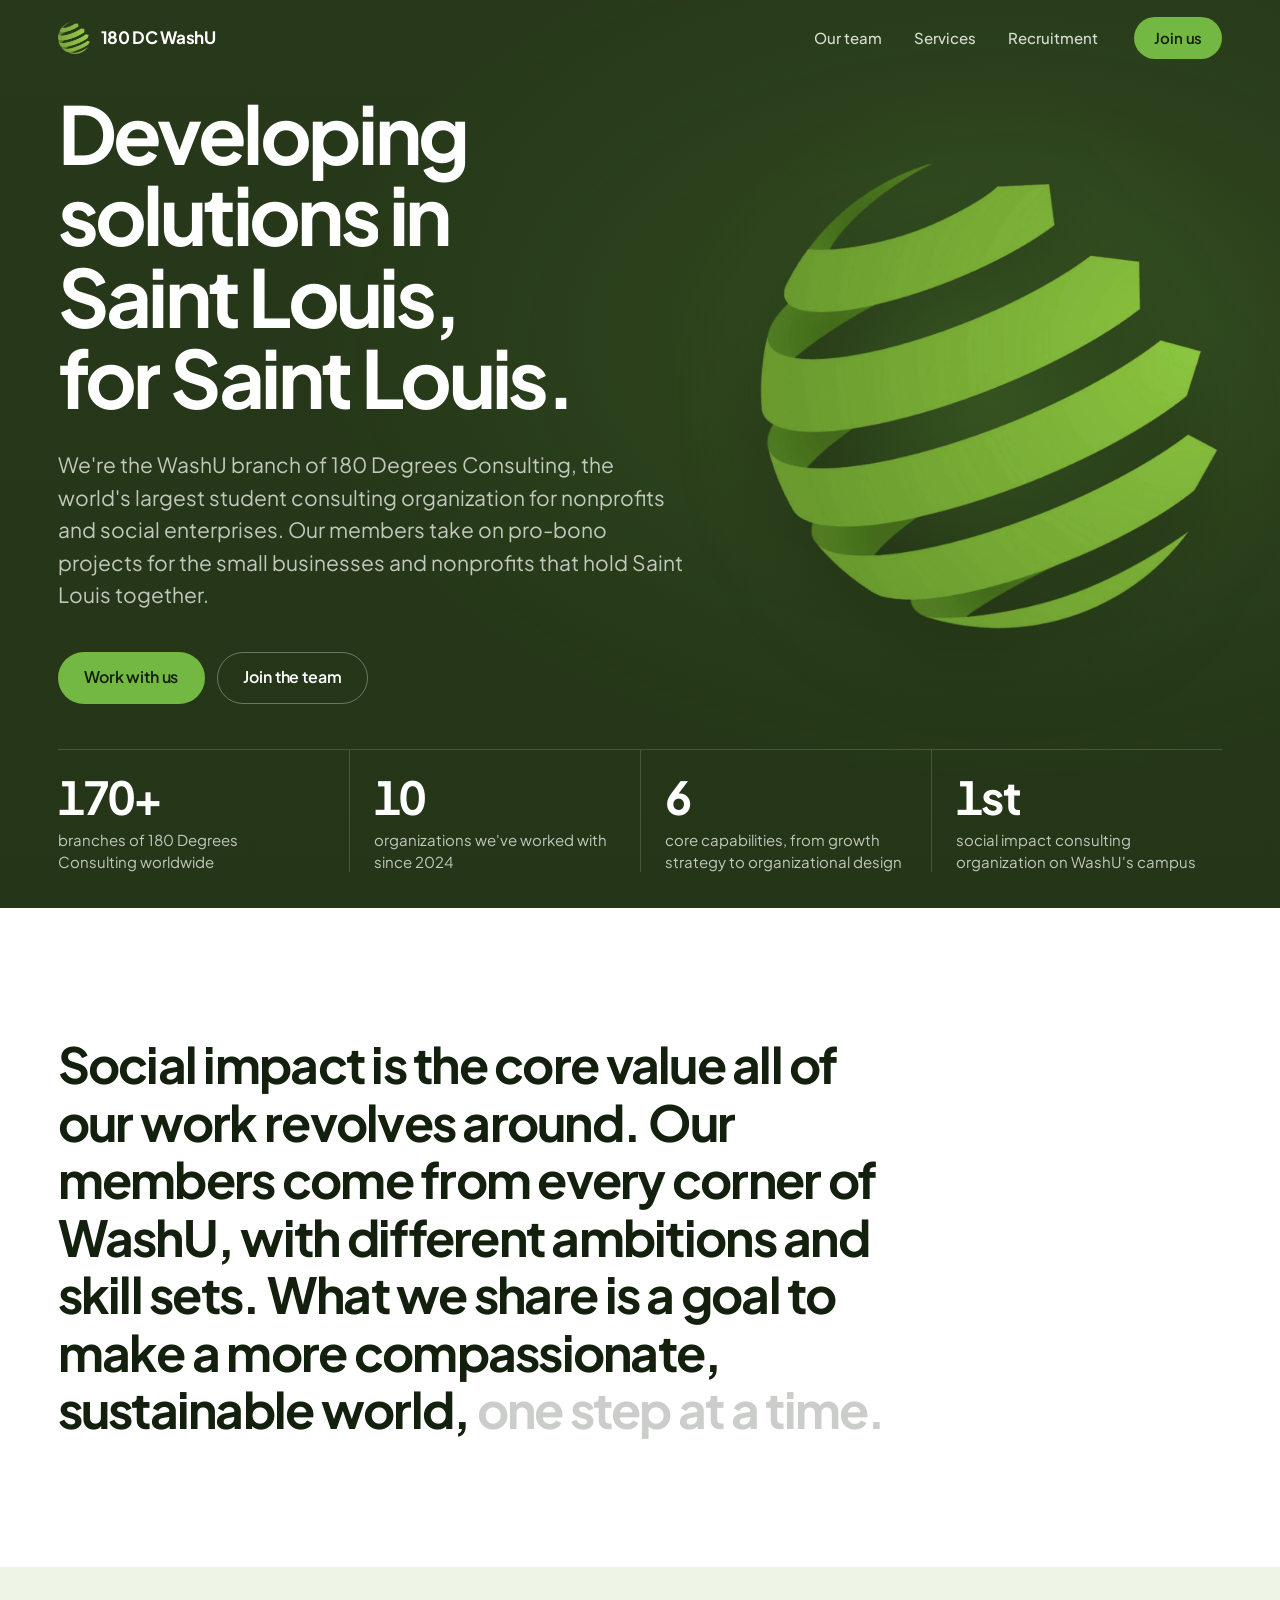
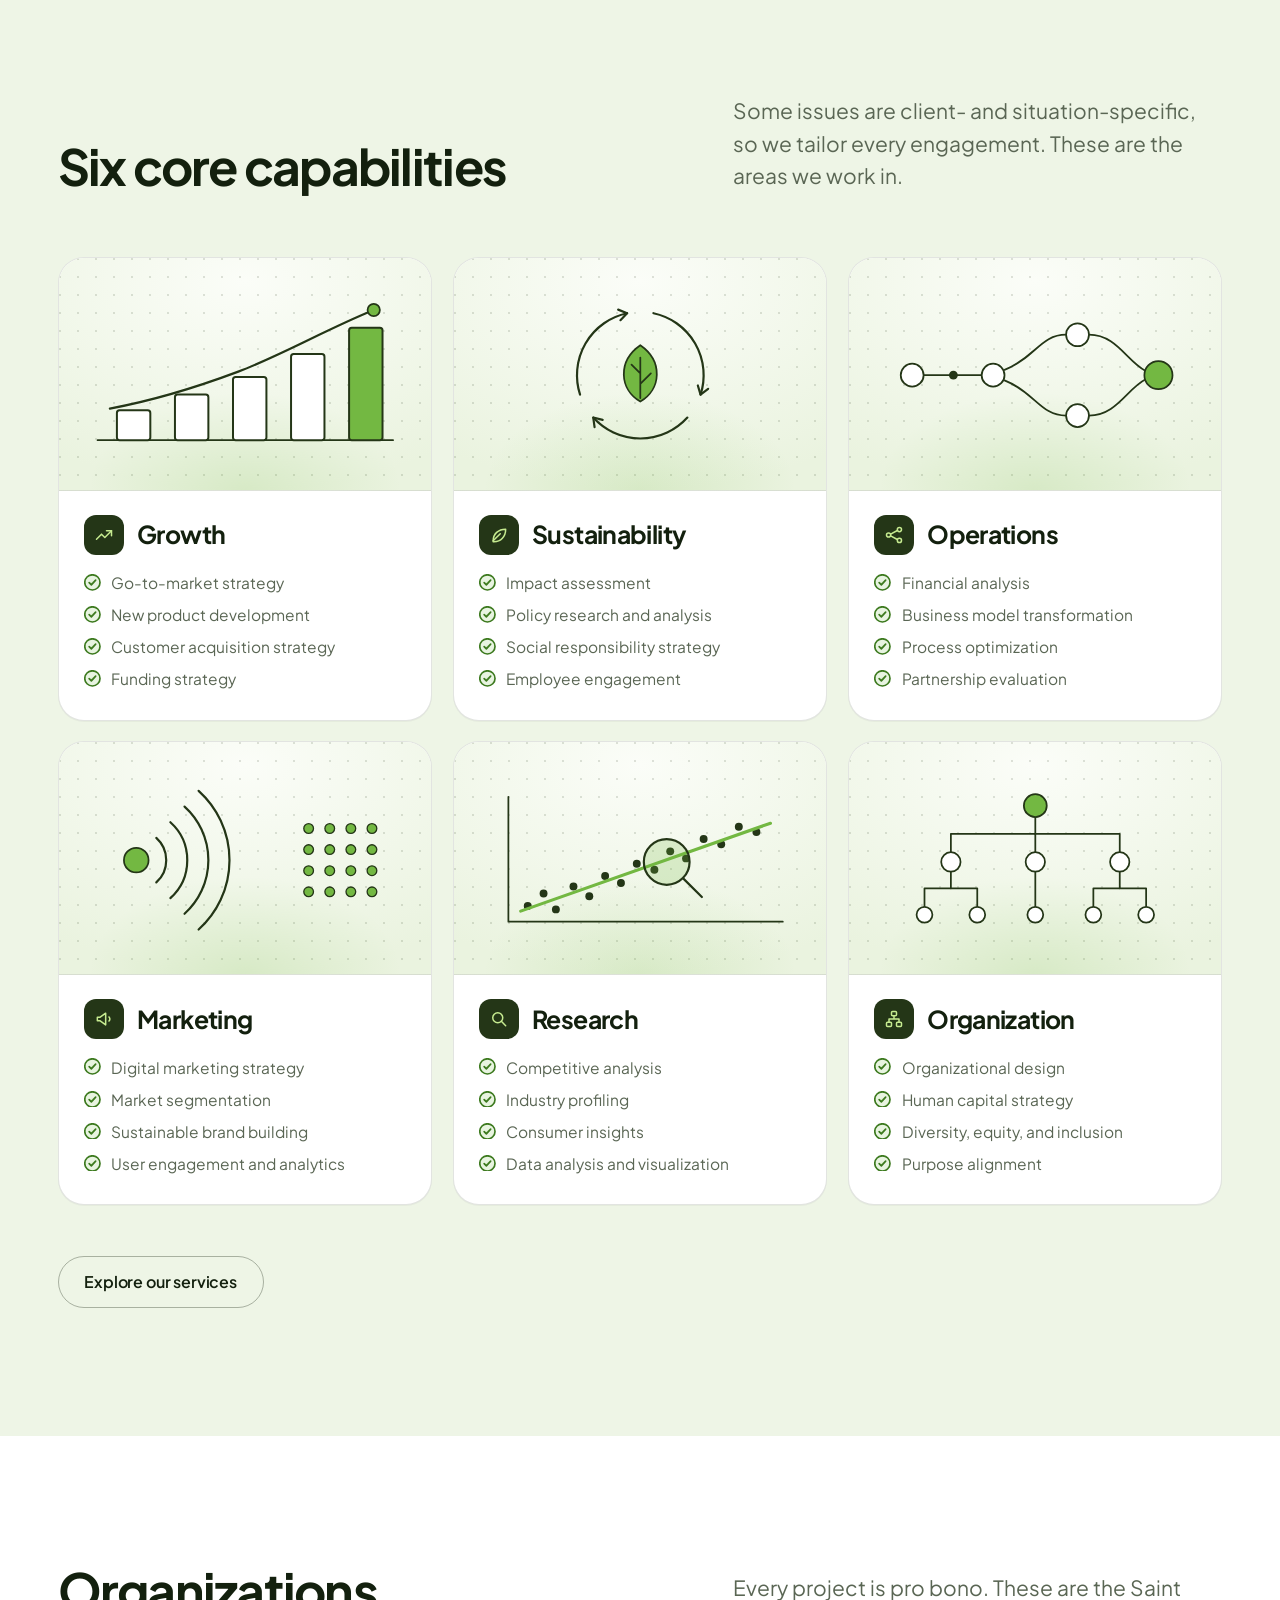
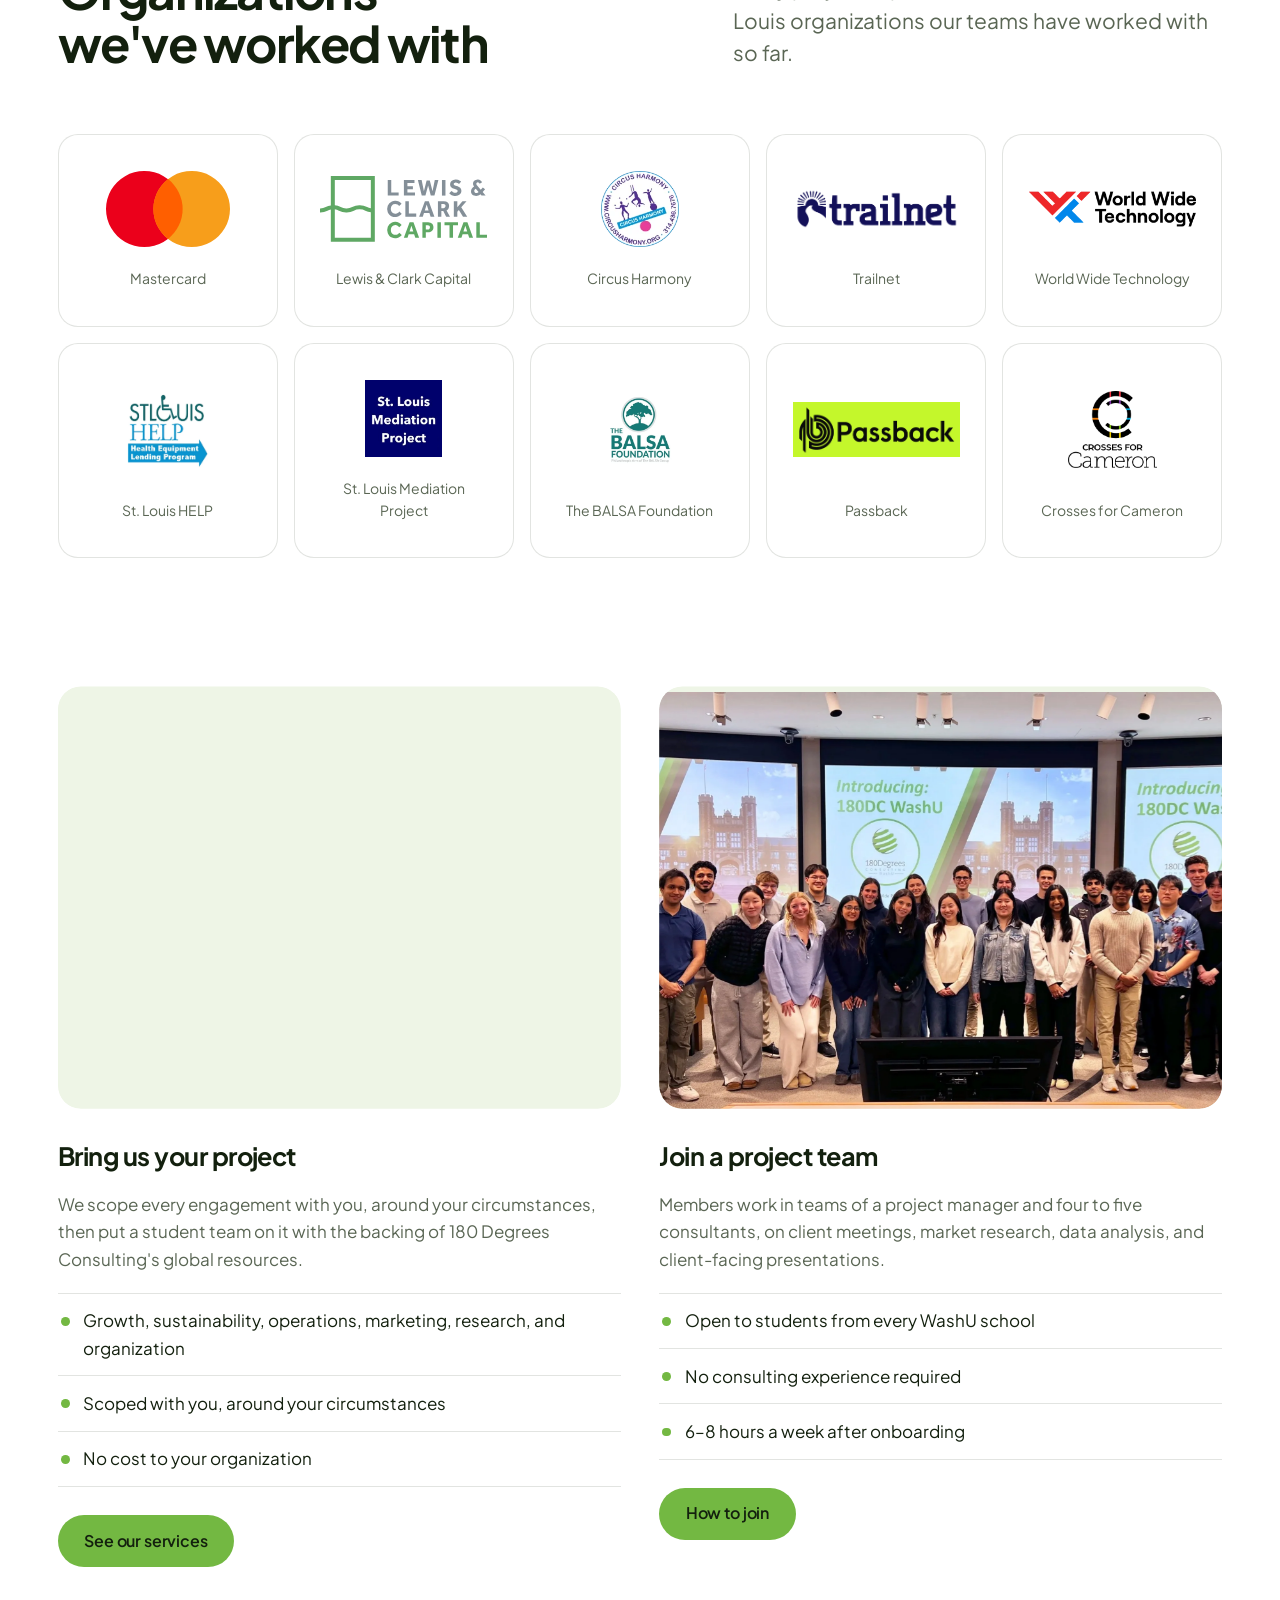
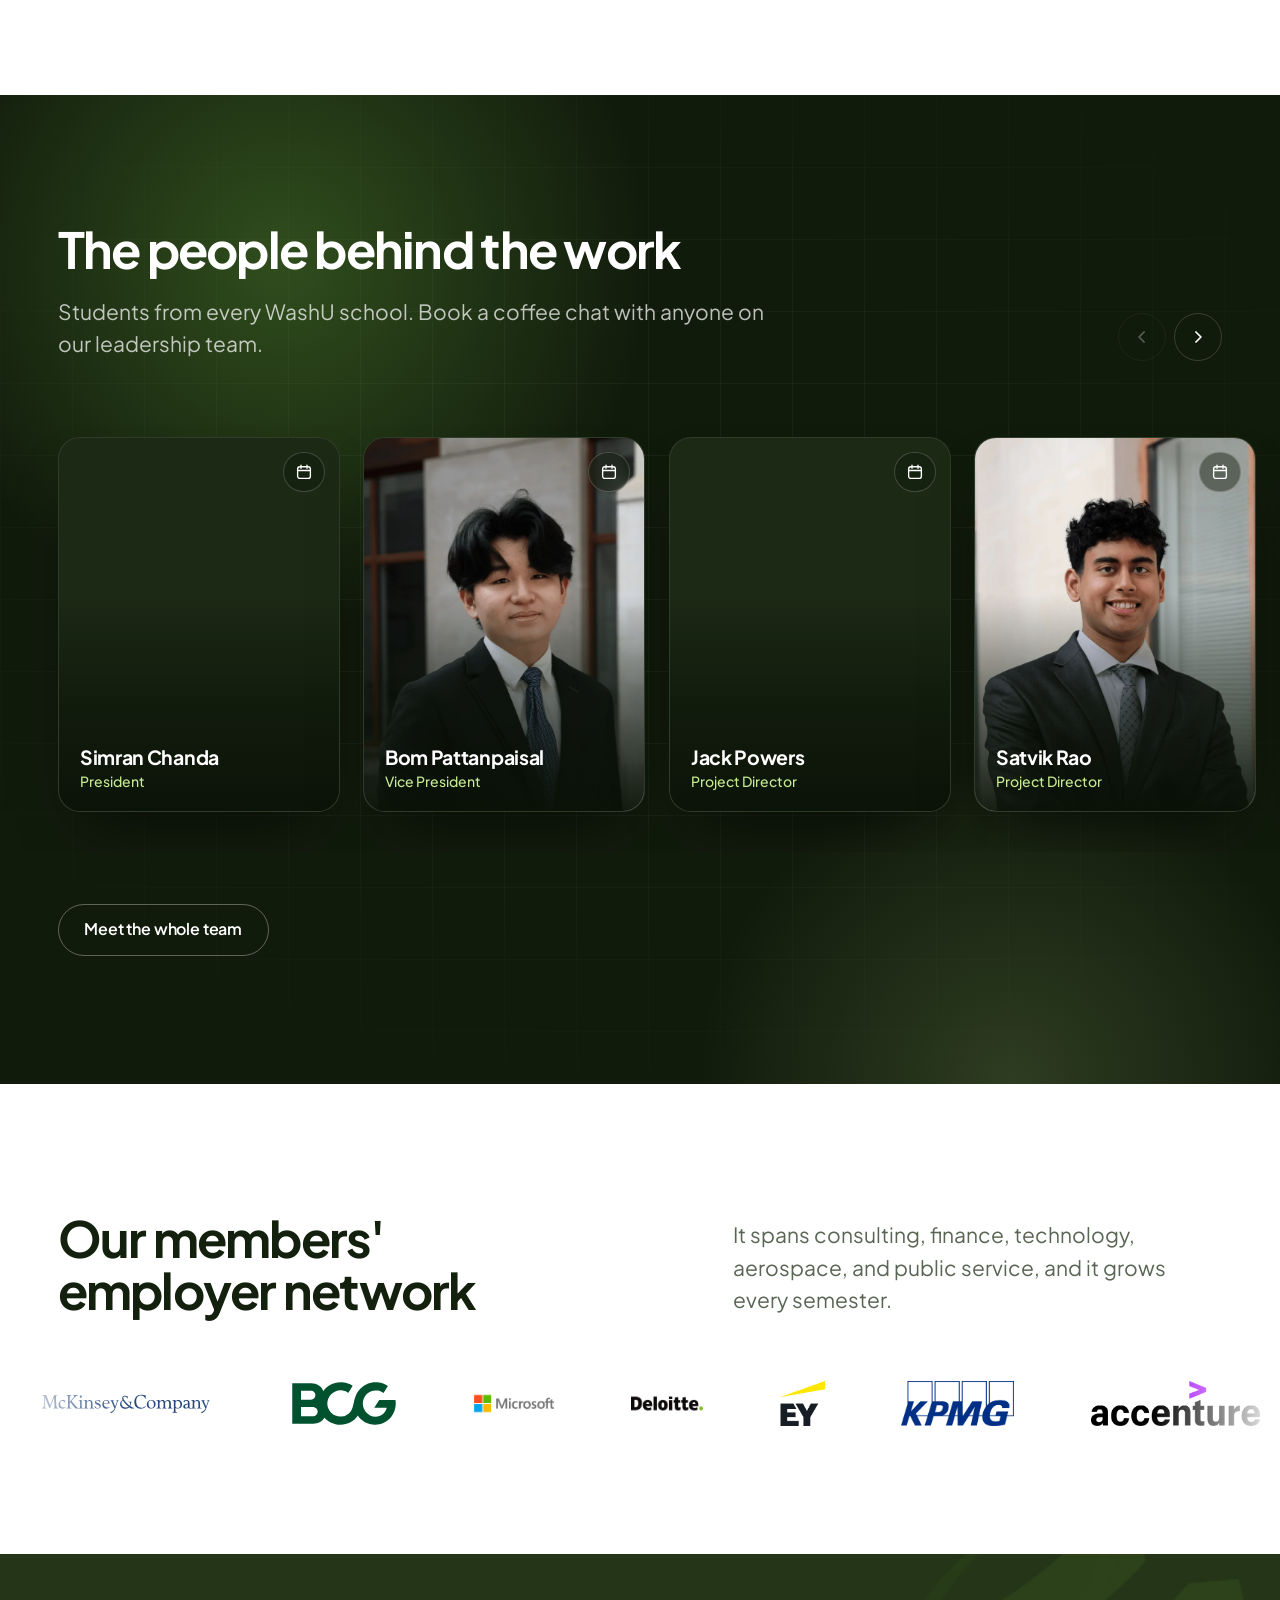
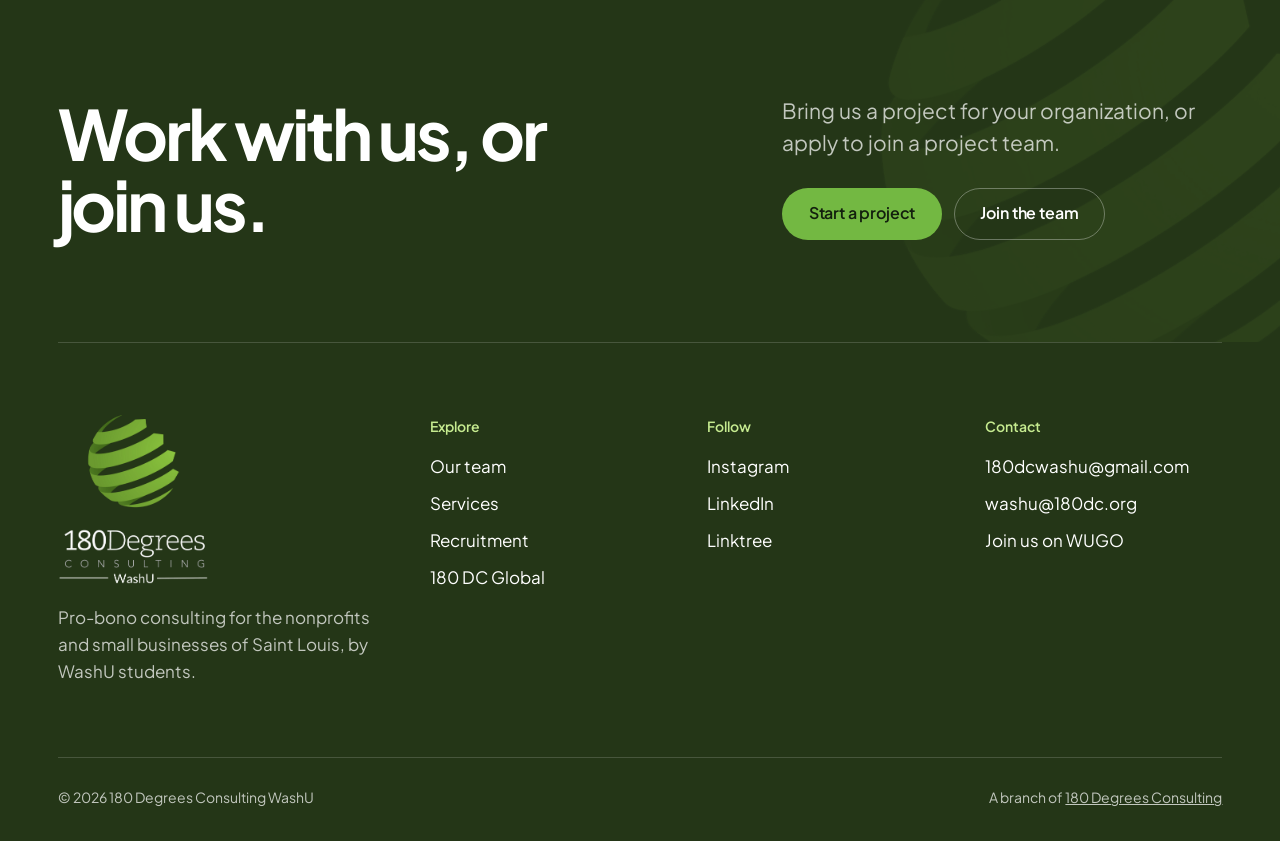
==== commit db8cb13a: "Upgrade capabilities, logos and the team roster - Capabilities are cards led by animated diagrams (h" ====
--- a/index.html
+++ b/index.html
@@ -87,36 +87,48 @@
           <h2 class="t-h2" id="caps-title" data-reveal>Six core capabilities</h2>
           <p class="t-lede" data-reveal style="--i:1">Some issues are client- and situation-specific, so we tailor every engagement. These are the areas we work in.</p>
         </div>
-        <ul class="cap-rows" data-reveal="group">
-          <li class="cap-row" style="--i:0">
-            <span class="cap-row__icon"><svg viewBox="0 0 24 24" aria-hidden="true" focusable="false"><path d="M3 17l6-6 4 4 8-8"/><path d="M15 7h6v6"/></svg></span>
-            <h3 class="cap-row__title">Growth</h3>
-            <ul class="cap-row__items"><li>Go-to-market strategy</li><li>New product development</li><li>Customer acquisition strategy</li><li>Funding strategy</li></ul>
-          </li>
-          <li class="cap-row" style="--i:1">
-            <span class="cap-row__icon"><svg viewBox="0 0 24 24" aria-hidden="true" focusable="false"><path d="M5 19c0-8.3 6.2-14 15-14 0 8.8-5.8 15-14 15H5z"/><path d="M5 19l8.5-8.5"/></svg></span>
-            <h3 class="cap-row__title">Sustainability</h3>
-            <ul class="cap-row__items"><li>Impact assessment</li><li>Policy research and analysis</li><li>Social responsibility strategy</li><li>Employee engagement</li></ul>
-          </li>
-          <li class="cap-row" style="--i:2">
-            <span class="cap-row__icon"><svg viewBox="0 0 24 24" aria-hidden="true" focusable="false"><circle cx="5.5" cy="12" r="2.5"/><circle cx="18.5" cy="5.5" r="2.5"/><circle cx="18.5" cy="18.5" r="2.5"/><path d="M8 11l8-4.4M8 13l8 4.4"/></svg></span>
-            <h3 class="cap-row__title">Operations</h3>
-            <ul class="cap-row__items"><li>Financial analysis</li><li>Business model transformation</li><li>Process optimization</li><li>Partnership evaluation</li></ul>
-          </li>
-          <li class="cap-row" style="--i:3">
-            <span class="cap-row__icon"><svg viewBox="0 0 24 24" aria-hidden="true" focusable="false"><path d="M4 10v4h3l7 5V5l-7 5H4z"/><path d="M18 9.5a3.5 3.5 0 0 1 0 5"/></svg></span>
-            <h3 class="cap-row__title">Marketing</h3>
-            <ul class="cap-row__items"><li>Digital marketing strategy</li><li>Market segmentation</li><li>Sustainable brand building</li><li>User engagement and analytics</li></ul>
-          </li>
-          <li class="cap-row" style="--i:4">
-            <span class="cap-row__icon"><svg viewBox="0 0 24 24" aria-hidden="true" focusable="false"><circle cx="10.5" cy="10.5" r="6"/><path d="M20 20l-5.2-5.2"/></svg></span>
-            <h3 class="cap-row__title">Research</h3>
-            <ul class="cap-row__items"><li>Competitive analysis</li><li>Industry profiling</li><li>Consumer insights</li><li>Data analysis and visualization</li></ul>
-          </li>
-          <li class="cap-row" style="--i:5">
-            <span class="cap-row__icon"><svg viewBox="0 0 24 24" aria-hidden="true" focusable="false"><rect x="9" y="3" width="6" height="5" rx="1.2"/><rect x="3" y="16" width="6" height="5" rx="1.2"/><rect x="15" y="16" width="6" height="5" rx="1.2"/><path d="M12 8v4M6 12h12M6 12v4M18 12v4"/></svg></span>
-            <h3 class="cap-row__title">Organization</h3>
-            <ul class="cap-row__items"><li>Organizational design</li><li>Human capital strategy</li><li>Diversity, equity, and inclusion</li><li>Purpose alignment</li></ul>
+        <ul class="cap-cards">
+          <li class="cap-card" data-reveal style="--i:0">
+            <div class="cap-card__art art-panel"><svg class="cap__art cap__art--growth" viewBox="0 0 360 180" aria-hidden="true" focusable="false"><path class="art-line art-draw" pathLength="1" d="M12 164 H348" style="--d:0s"/><rect class="art-bar art-grow" x="34" y="130" width="38" height="34" rx="3" style="--d:0.15s"/><rect class="art-bar art-grow" x="100" y="112" width="38" height="52" rx="3" style="--d:0.25s"/><rect class="art-bar art-grow" x="166" y="92" width="38" height="72" rx="3" style="--d:0.35s"/><rect class="art-bar art-grow" x="232" y="66" width="38" height="98" rx="3" style="--d:0.45s"/><rect class="art-bar art-grow art-bar--hot" x="298" y="36" width="38" height="128" rx="3" style="--d:0.55s"/><path class="art-line art-draw art-line--bold" pathLength="1" d="M26 128 C 80 118, 124 104, 172 86 S 272 38, 326 16" style="--d:0.75s"/><circle class="art-node art-pop art-node--hot" cx="326" cy="16" r="7" style="--d:1.7s"/></svg></div>
+            <div class="cap-card__body">
+              <h3 class="cap-card__title"><span class="cap-card__icon"><svg viewBox="0 0 24 24" aria-hidden="true" focusable="false"><path d="M3 17l6-6 4 4 8-8"/><path d="M15 7h6v6"/></svg></span>Growth</h3>
+              <ul class="cap-card__list"><li><svg class="check" viewBox="0 0 16 16" aria-hidden="true" focusable="false"><circle cx="8" cy="8" r="7.25"/><path d="M4.9 8.3l2.1 2.1 4.1-4.6"/></svg><span>Go-to-market strategy</span></li><li><svg class="check" viewBox="0 0 16 16" aria-hidden="true" focusable="false"><circle cx="8" cy="8" r="7.25"/><path d="M4.9 8.3l2.1 2.1 4.1-4.6"/></svg><span>New product development</span></li><li><svg class="check" viewBox="0 0 16 16" aria-hidden="true" focusable="false"><circle cx="8" cy="8" r="7.25"/><path d="M4.9 8.3l2.1 2.1 4.1-4.6"/></svg><span>Customer acquisition strategy</span></li><li><svg class="check" viewBox="0 0 16 16" aria-hidden="true" focusable="false"><circle cx="8" cy="8" r="7.25"/><path d="M4.9 8.3l2.1 2.1 4.1-4.6"/></svg><span>Funding strategy</span></li></ul>
+            </div>
+          </li>
+          <li class="cap-card" data-reveal style="--i:1">
+            <div class="cap-card__art art-panel"><svg class="cap__art cap__art--sustainability" viewBox="0 0 360 180" aria-hidden="true" focusable="false"><g class="art-spin"><path class="art-line art-draw art-line--bold" pathLength="1" d="M195 19.6 A72 72 0 0 1 248.5 112.2" style="--d:0.1s"/><path class="art-line art-draw art-line--bold" pathLength="1" d="M233.5 138.2 A72 72 0 0 1 126.5 138.2" style="--d:0.35s"/><path class="art-line art-draw art-line--bold" pathLength="1" d="M111.5 112.2 A72 72 0 0 1 165 19.6" style="--d:0.6s"/><path class="art-line art-line--bold art-fade" d="M257.1 105.5 L248.5 112.2 L245.4 101.7" style="--d:0.55s"/><path class="art-line art-line--bold art-fade" d="M128 149.1 L126.5 138.2 L137.2 140.8" style="--d:0.80s"/><path class="art-line art-line--bold art-fade" d="M154.8 15.5 L165 19.6 L157.4 27.5" style="--d:1.05s"/></g><g class="art-pop" style="--d:1.1s"><path class="art-shape art-shape--hot" d="M180 120 C 156 106, 154 74, 180 56 C 206 74, 204 106, 180 120 Z"/><path class="art-line" d="M180 116 V70 M180 100 L192 88 M180 88 L170 78"/></g></svg></div>
+            <div class="cap-card__body">
+              <h3 class="cap-card__title"><span class="cap-card__icon"><svg viewBox="0 0 24 24" aria-hidden="true" focusable="false"><path d="M5 19c0-8.3 6.2-14 15-14 0 8.8-5.8 15-14 15H5z"/><path d="M5 19l8.5-8.5"/></svg></span>Sustainability</h3>
+              <ul class="cap-card__list"><li><svg class="check" viewBox="0 0 16 16" aria-hidden="true" focusable="false"><circle cx="8" cy="8" r="7.25"/><path d="M4.9 8.3l2.1 2.1 4.1-4.6"/></svg><span>Impact assessment</span></li><li><svg class="check" viewBox="0 0 16 16" aria-hidden="true" focusable="false"><circle cx="8" cy="8" r="7.25"/><path d="M4.9 8.3l2.1 2.1 4.1-4.6"/></svg><span>Policy research and analysis</span></li><li><svg class="check" viewBox="0 0 16 16" aria-hidden="true" focusable="false"><circle cx="8" cy="8" r="7.25"/><path d="M4.9 8.3l2.1 2.1 4.1-4.6"/></svg><span>Social responsibility strategy</span></li><li><svg class="check" viewBox="0 0 16 16" aria-hidden="true" focusable="false"><circle cx="8" cy="8" r="7.25"/><path d="M4.9 8.3l2.1 2.1 4.1-4.6"/></svg><span>Employee engagement</span></li></ul>
+            </div>
+          </li>
+          <li class="cap-card" data-reveal style="--i:2">
+            <div class="cap-card__art art-panel"><svg class="cap__art cap__art--operations" viewBox="0 0 360 180" aria-hidden="true" focusable="false"><path class="art-line art-draw" pathLength="1" d="M53 90 H119" style="--d:0.3s"/><path class="art-line art-draw" pathLength="1" d="M145 84 C 180 70, 186 44, 215 44" style="--d:0.55s"/><path class="art-line art-draw" pathLength="1" d="M145 96 C 180 110, 186 136, 215 136" style="--d:0.55s"/><path class="art-line art-draw" pathLength="1" d="M241 44 C 272 44, 284 74, 305 85" style="--d:0.85s"/><path class="art-line art-draw" pathLength="1" d="M241 136 C 272 136, 284 106, 305 95" style="--d:0.85s"/><circle class="art-node art-pop" cx="40" cy="90" r="13" style="--d:0.1s"/><circle class="art-node art-pop" cx="132" cy="90" r="13" style="--d:0.4s"/><circle class="art-node art-pop" cx="228" cy="44" r="13" style="--d:0.7s"/><circle class="art-node art-pop" cx="228" cy="136" r="13" style="--d:0.7s"/><circle class="art-node art-pop art-node--hot" cx="320" cy="90" r="16" style="--d:1.0s"/><circle class="art-runner" r="5" cx="0" cy="0"><animateMotion begin="indefinite" dur="2.8s" repeatCount="indefinite" path="M40 90 H132 C 180 90, 186 44, 228 44 C 272 44, 284 90, 320 90" calcMode="spline" keyTimes="0;1" keyPoints="0;1" keySplines=".45 0 .55 1"/></circle><circle class="art-runner" r="5" cx="0" cy="0"><animateMotion begin="indefinite" dur="2.8s" repeatCount="indefinite" path="M40 90 H132 C 180 90, 186 136, 228 136 C 272 136, 284 90, 320 90" calcMode="spline" keyTimes="0;1" keyPoints="0;1" keySplines=".45 0 .55 1"/></circle></svg></div>
+            <div class="cap-card__body">
+              <h3 class="cap-card__title"><span class="cap-card__icon"><svg viewBox="0 0 24 24" aria-hidden="true" focusable="false"><circle cx="5.5" cy="12" r="2.5"/><circle cx="18.5" cy="5.5" r="2.5"/><circle cx="18.5" cy="18.5" r="2.5"/><path d="M8 11l8-4.4M8 13l8 4.4"/></svg></span>Operations</h3>
+              <ul class="cap-card__list"><li><svg class="check" viewBox="0 0 16 16" aria-hidden="true" focusable="false"><circle cx="8" cy="8" r="7.25"/><path d="M4.9 8.3l2.1 2.1 4.1-4.6"/></svg><span>Financial analysis</span></li><li><svg class="check" viewBox="0 0 16 16" aria-hidden="true" focusable="false"><circle cx="8" cy="8" r="7.25"/><path d="M4.9 8.3l2.1 2.1 4.1-4.6"/></svg><span>Business model transformation</span></li><li><svg class="check" viewBox="0 0 16 16" aria-hidden="true" focusable="false"><circle cx="8" cy="8" r="7.25"/><path d="M4.9 8.3l2.1 2.1 4.1-4.6"/></svg><span>Process optimization</span></li><li><svg class="check" viewBox="0 0 16 16" aria-hidden="true" focusable="false"><circle cx="8" cy="8" r="7.25"/><path d="M4.9 8.3l2.1 2.1 4.1-4.6"/></svg><span>Partnership evaluation</span></li></ul>
+            </div>
+          </li>
+          <li class="cap-card" data-reveal style="--i:0">
+            <div class="cap-card__art art-panel"><svg class="cap__art cap__art--marketing" viewBox="0 0 360 180" aria-hidden="true" focusable="false"><path class="art-line art-line--bold art-draw art-wave" pathLength="1" d="M78.8 64.7 A34 34 0 0 1 78.8 115.3" style="--d:0.25s;--w:0.0s"/><path class="art-line art-line--bold art-draw art-wave" pathLength="1" d="M94.8 46.9 A58 58 0 0 1 94.8 133.1" style="--d:0.40s;--w:0.3s"/><path class="art-line art-line--bold art-draw art-wave" pathLength="1" d="M110.9 29.1 A82 82 0 0 1 110.9 150.9" style="--d:0.55s;--w:0.6s"/><path class="art-line art-line--bold art-draw art-wave" pathLength="1" d="M126.9 11.2 A106 106 0 0 1 126.9 168.8" style="--d:0.70s;--w:0.9s"/><circle class="art-node art-pop art-node--hot" cx="56" cy="90" r="14" style="--d:0.05s"/><circle class="art-seat" cx="252" cy="54" r="5.5" style="--d:0.90s"/><circle class="art-seat" cx="276" cy="54" r="5.5" style="--d:0.99s"/><circle class="art-seat" cx="300" cy="54" r="5.5" style="--d:1.08s"/><circle class="art-seat" cx="324" cy="54" r="5.5" style="--d:1.17s"/><circle class="art-seat" cx="252" cy="78" r="5.5" style="--d:0.99s"/><circle class="art-seat" cx="276" cy="78" r="5.5" style="--d:1.08s"/><circle class="art-seat" cx="300" cy="78" r="5.5" style="--d:1.17s"/><circle class="art-seat" cx="324" cy="78" r="5.5" style="--d:1.26s"/><circle class="art-seat" cx="252" cy="102" r="5.5" style="--d:1.08s"/><circle class="art-seat" cx="276" cy="102" r="5.5" style="--d:1.17s"/><circle class="art-seat" cx="300" cy="102" r="5.5" style="--d:1.26s"/><circle class="art-seat" cx="324" cy="102" r="5.5" style="--d:1.35s"/><circle class="art-seat" cx="252" cy="126" r="5.5" style="--d:1.17s"/><circle class="art-seat" cx="276" cy="126" r="5.5" style="--d:1.26s"/><circle class="art-seat" cx="300" cy="126" r="5.5" style="--d:1.35s"/><circle class="art-seat" cx="324" cy="126" r="5.5" style="--d:1.44s"/></svg></div>
+            <div class="cap-card__body">
+              <h3 class="cap-card__title"><span class="cap-card__icon"><svg viewBox="0 0 24 24" aria-hidden="true" focusable="false"><path d="M4 10v4h3l7 5V5l-7 5H4z"/><path d="M18 9.5a3.5 3.5 0 0 1 0 5"/></svg></span>Marketing</h3>
+              <ul class="cap-card__list"><li><svg class="check" viewBox="0 0 16 16" aria-hidden="true" focusable="false"><circle cx="8" cy="8" r="7.25"/><path d="M4.9 8.3l2.1 2.1 4.1-4.6"/></svg><span>Digital marketing strategy</span></li><li><svg class="check" viewBox="0 0 16 16" aria-hidden="true" focusable="false"><circle cx="8" cy="8" r="7.25"/><path d="M4.9 8.3l2.1 2.1 4.1-4.6"/></svg><span>Market segmentation</span></li><li><svg class="check" viewBox="0 0 16 16" aria-hidden="true" focusable="false"><circle cx="8" cy="8" r="7.25"/><path d="M4.9 8.3l2.1 2.1 4.1-4.6"/></svg><span>Sustainable brand building</span></li><li><svg class="check" viewBox="0 0 16 16" aria-hidden="true" focusable="false"><circle cx="8" cy="8" r="7.25"/><path d="M4.9 8.3l2.1 2.1 4.1-4.6"/></svg><span>User engagement and analytics</span></li></ul>
+            </div>
+          </li>
+          <li class="cap-card" data-reveal style="--i:1">
+            <div class="cap-card__art art-panel"><svg class="cap__art cap__art--research" viewBox="0 0 360 180" aria-hidden="true" focusable="false"><path class="art-line art-draw" pathLength="1" d="M30 18 V160 H342" style="--d:0s"/><circle class="art-point art-pop" cx="52" cy="142" r="4.5" style="--d:0.20s"/><circle class="art-point art-pop" cx="70" cy="128" r="4.5" style="--d:0.25s"/><circle class="art-point art-pop" cx="84" cy="146" r="4.5" style="--d:0.30s"/><circle class="art-point art-pop" cx="104" cy="120" r="4.5" style="--d:0.35s"/><circle class="art-point art-pop" cx="122" cy="131" r="4.5" style="--d:0.40s"/><circle class="art-point art-pop" cx="140" cy="108" r="4.5" style="--d:0.45s"/><circle class="art-point art-pop" cx="158" cy="116" r="4.5" style="--d:0.50s"/><circle class="art-point art-pop" cx="176" cy="94" r="4.5" style="--d:0.55s"/><circle class="art-point art-pop" cx="196" cy="101" r="4.5" style="--d:0.60s"/><circle class="art-point art-pop" cx="214" cy="80" r="4.5" style="--d:0.65s"/><circle class="art-point art-pop" cx="232" cy="88" r="4.5" style="--d:0.70s"/><circle class="art-point art-pop" cx="252" cy="66" r="4.5" style="--d:0.75s"/><circle class="art-point art-pop" cx="272" cy="72" r="4.5" style="--d:0.80s"/><circle class="art-point art-pop" cx="292" cy="52" r="4.5" style="--d:0.85s"/><circle class="art-point art-pop" cx="312" cy="58" r="4.5" style="--d:0.90s"/><path class="art-line art-draw art-line--hot" pathLength="1" d="M44 148 L328 48" style="--d:1.05s"/><g class="art-lens art-pop" style="--d:1.6s"><g class="art-drift"><circle class="art-shape art-shape--glass" cx="210" cy="92" r="26"/><path class="art-line art-line--bold" d="M229 111 L250 132"/></g></g></svg></div>
+            <div class="cap-card__body">
+              <h3 class="cap-card__title"><span class="cap-card__icon"><svg viewBox="0 0 24 24" aria-hidden="true" focusable="false"><circle cx="10.5" cy="10.5" r="6"/><path d="M20 20l-5.2-5.2"/></svg></span>Research</h3>
+              <ul class="cap-card__list"><li><svg class="check" viewBox="0 0 16 16" aria-hidden="true" focusable="false"><circle cx="8" cy="8" r="7.25"/><path d="M4.9 8.3l2.1 2.1 4.1-4.6"/></svg><span>Competitive analysis</span></li><li><svg class="check" viewBox="0 0 16 16" aria-hidden="true" focusable="false"><circle cx="8" cy="8" r="7.25"/><path d="M4.9 8.3l2.1 2.1 4.1-4.6"/></svg><span>Industry profiling</span></li><li><svg class="check" viewBox="0 0 16 16" aria-hidden="true" focusable="false"><circle cx="8" cy="8" r="7.25"/><path d="M4.9 8.3l2.1 2.1 4.1-4.6"/></svg><span>Consumer insights</span></li><li><svg class="check" viewBox="0 0 16 16" aria-hidden="true" focusable="false"><circle cx="8" cy="8" r="7.25"/><path d="M4.9 8.3l2.1 2.1 4.1-4.6"/></svg><span>Data analysis and visualization</span></li></ul>
+            </div>
+          </li>
+          <li class="cap-card" data-reveal style="--i:2">
+            <div class="cap-card__art art-panel"><svg class="cap__art cap__art--organization" viewBox="0 0 360 180" aria-hidden="true" focusable="false"><path class="art-line art-draw" pathLength="1" d="M180 41 V60" style="--d:0.2s"/><path class="art-line art-draw" pathLength="1" d="M180 60 H84 V81" style="--d:0.4s"/><path class="art-line art-draw" pathLength="1" d="M180 60 V81" style="--d:0.4s"/><path class="art-line art-draw" pathLength="1" d="M180 60 H276 V81" style="--d:0.4s"/><path class="art-line art-draw" pathLength="1" d="M84 103 V122 H54 V143" style="--d:1.0s"/><path class="art-line art-draw" pathLength="1" d="M84 122 H114 V143" style="--d:1.0s"/><path class="art-line art-draw" pathLength="1" d="M180 103 V143" style="--d:1.0s"/><path class="art-line art-draw" pathLength="1" d="M276 103 V122 H246 V143" style="--d:1.0s"/><path class="art-line art-draw" pathLength="1" d="M276 122 H306 V143" style="--d:1.0s"/><circle class="art-node art-pop art-node--hot" cx="180" cy="28" r="13" style="--d:0.05s"/><circle class="art-node art-pop" cx="84" cy="92" r="11" style="--d:0.8s"/><circle class="art-node art-pop" cx="180" cy="92" r="11" style="--d:0.85s"/><circle class="art-node art-pop" cx="276" cy="92" r="11" style="--d:0.9s"/><circle class="art-node art-pop" cx="54" cy="152" r="9" style="--d:1.35s"/><circle class="art-node art-pop" cx="114" cy="152" r="9" style="--d:1.4100000000000001s"/><circle class="art-node art-pop" cx="180" cy="152" r="9" style="--d:1.4700000000000002s"/><circle class="art-node art-pop" cx="246" cy="152" r="9" style="--d:1.53s"/><circle class="art-node art-pop" cx="306" cy="152" r="9" style="--d:1.59s"/></svg></div>
+            <div class="cap-card__body">
+              <h3 class="cap-card__title"><span class="cap-card__icon"><svg viewBox="0 0 24 24" aria-hidden="true" focusable="false"><rect x="9" y="3" width="6" height="5" rx="1.2"/><rect x="3" y="16" width="6" height="5" rx="1.2"/><rect x="15" y="16" width="6" height="5" rx="1.2"/><path d="M12 8v4M6 12h12M6 12v4M18 12v4"/></svg></span>Organization</h3>
+              <ul class="cap-card__list"><li><svg class="check" viewBox="0 0 16 16" aria-hidden="true" focusable="false"><circle cx="8" cy="8" r="7.25"/><path d="M4.9 8.3l2.1 2.1 4.1-4.6"/></svg><span>Organizational design</span></li><li><svg class="check" viewBox="0 0 16 16" aria-hidden="true" focusable="false"><circle cx="8" cy="8" r="7.25"/><path d="M4.9 8.3l2.1 2.1 4.1-4.6"/></svg><span>Human capital strategy</span></li><li><svg class="check" viewBox="0 0 16 16" aria-hidden="true" focusable="false"><circle cx="8" cy="8" r="7.25"/><path d="M4.9 8.3l2.1 2.1 4.1-4.6"/></svg><span>Diversity, equity, and inclusion</span></li><li><svg class="check" viewBox="0 0 16 16" aria-hidden="true" focusable="false"><circle cx="8" cy="8" r="7.25"/><path d="M4.9 8.3l2.1 2.1 4.1-4.6"/></svg><span>Purpose alignment</span></li></ul>
+            </div>
           </li>
         </ul>
         <div class="section-foot" data-reveal>
@@ -184,7 +196,7 @@
       </div>
     </section>
 
-    <section class="section section--mint" aria-labelledby="people-title">
+    <section class="section section--roster" aria-labelledby="people-title">
       <div class="wrap">
         <div class="section-head section-head--row">
           <div class="section-head__text">
@@ -202,90 +214,123 @@
           <li class="person">
             <a class="person__link" href="https://cal.com/simran-chanda-kwhoxx/30min" target="_blank" rel="noopener" aria-label="Book a coffee chat with Simran Chanda (opens in a new tab)">
               <span class="person__photo"><img src="assets/images/team-simran-chanda.webp" alt="" width="1000" height="1000" loading="lazy" decoding="async"></span>
-              <span class="person__cta" aria-hidden="true">Book a coffee chat</span>
-            </a>
-            <h3 class="person__name">Simran Chanda</h3>
-            <p class="person__role">President</p>
+              <span class="person__shade" aria-hidden="true"></span>
+              <span class="person__cta" aria-hidden="true"><svg viewBox="0 0 24 24" aria-hidden="true" focusable="false"><rect x="3.5" y="5" width="17" height="15.5" rx="3"/><path d="M3.5 10h17M8 3v4M16 3v4"/></svg><span>Book a coffee chat</span></span>
+              <span class="person__caption">
+                <span class="person__name">Simran Chanda</span>
+                <span class="person__role">President</span>
+              </span>
+            </a>
           </li>
           <li class="person">
             <a class="person__link" href="https://calendly.com/bomardchavit/30min" target="_blank" rel="noopener" aria-label="Book a coffee chat with Bom Pattanpaisal (opens in a new tab)">
               <span class="person__photo"><img src="assets/images/team-bom-pattanpaisal.webp" alt="" width="1000" height="1000" loading="lazy" decoding="async"></span>
-              <span class="person__cta" aria-hidden="true">Book a coffee chat</span>
-            </a>
-            <h3 class="person__name">Bom Pattanpaisal</h3>
-            <p class="person__role">Vice President</p>
+              <span class="person__shade" aria-hidden="true"></span>
+              <span class="person__cta" aria-hidden="true"><svg viewBox="0 0 24 24" aria-hidden="true" focusable="false"><rect x="3.5" y="5" width="17" height="15.5" rx="3"/><path d="M3.5 10h17M8 3v4M16 3v4"/></svg><span>Book a coffee chat</span></span>
+              <span class="person__caption">
+                <span class="person__name">Bom Pattanpaisal</span>
+                <span class="person__role">Vice President</span>
+              </span>
+            </a>
           </li>
           <li class="person">
             <a class="person__link" href="https://calendly.com/jack-powers" target="_blank" rel="noopener" aria-label="Book a coffee chat with Jack Powers (opens in a new tab)">
               <span class="person__photo"><img src="assets/images/team-jack-powers.webp" alt="" width="1000" height="1000" loading="lazy" decoding="async"></span>
-              <span class="person__cta" aria-hidden="true">Book a coffee chat</span>
-            </a>
-            <h3 class="person__name">Jack Powers</h3>
-            <p class="person__role">Project Director</p>
+              <span class="person__shade" aria-hidden="true"></span>
+              <span class="person__cta" aria-hidden="true"><svg viewBox="0 0 24 24" aria-hidden="true" focusable="false"><rect x="3.5" y="5" width="17" height="15.5" rx="3"/><path d="M3.5 10h17M8 3v4M16 3v4"/></svg><span>Book a coffee chat</span></span>
+              <span class="person__caption">
+                <span class="person__name">Jack Powers</span>
+                <span class="person__role">Project Director</span>
+              </span>
+            </a>
           </li>
           <li class="person">
             <a class="person__link" href="https://calendly.com/rao-satvik/30min?month=2026-08" target="_blank" rel="noopener" aria-label="Book a coffee chat with Satvik Rao (opens in a new tab)">
               <span class="person__photo"><img src="assets/images/team-satvik-rao.webp" alt="" width="1000" height="1000" loading="lazy" decoding="async" style="object-position:54.8% 32.8%"></span>
-              <span class="person__cta" aria-hidden="true">Book a coffee chat</span>
-            </a>
-            <h3 class="person__name">Satvik Rao</h3>
-            <p class="person__role">Project Director</p>
+              <span class="person__shade" aria-hidden="true"></span>
+              <span class="person__cta" aria-hidden="true"><svg viewBox="0 0 24 24" aria-hidden="true" focusable="false"><rect x="3.5" y="5" width="17" height="15.5" rx="3"/><path d="M3.5 10h17M8 3v4M16 3v4"/></svg><span>Book a coffee chat</span></span>
+              <span class="person__caption">
+                <span class="person__name">Satvik Rao</span>
+                <span class="person__role">Project Director</span>
+              </span>
+            </a>
           </li>
           <li class="person">
             <a class="person__link" href="https://calendly.com/j-b-patel-wustl/30min" target="_blank" rel="noopener" aria-label="Book a coffee chat with Jahnavi Patel (opens in a new tab)">
               <span class="person__photo"><img src="assets/images/team-jahnavi-patel.webp" alt="" width="1000" height="1500" loading="lazy" decoding="async"></span>
-              <span class="person__cta" aria-hidden="true">Book a coffee chat</span>
-            </a>
-            <h3 class="person__name">Jahnavi Patel</h3>
-            <p class="person__role">Marketing Director</p>
+              <span class="person__shade" aria-hidden="true"></span>
+              <span class="person__cta" aria-hidden="true"><svg viewBox="0 0 24 24" aria-hidden="true" focusable="false"><rect x="3.5" y="5" width="17" height="15.5" rx="3"/><path d="M3.5 10h17M8 3v4M16 3v4"/></svg><span>Book a coffee chat</span></span>
+              <span class="person__caption">
+                <span class="person__name">Jahnavi Patel</span>
+                <span class="person__role">Marketing Director</span>
+              </span>
+            </a>
           </li>
           <li class="person">
             <a class="person__link" href="https://calendly.com/ehong789/30min" target="_blank" rel="noopener" aria-label="Book a coffee chat with Esther Hong (opens in a new tab)">
               <span class="person__photo"><img src="assets/images/team-esther-hong.webp" alt="" width="603" height="795" loading="lazy" decoding="async"></span>
-              <span class="person__cta" aria-hidden="true">Book a coffee chat</span>
-            </a>
-            <h3 class="person__name">Esther Hong</h3>
-            <p class="person__role">Recruitment Director</p>
+              <span class="person__shade" aria-hidden="true"></span>
+              <span class="person__cta" aria-hidden="true"><svg viewBox="0 0 24 24" aria-hidden="true" focusable="false"><rect x="3.5" y="5" width="17" height="15.5" rx="3"/><path d="M3.5 10h17M8 3v4M16 3v4"/></svg><span>Book a coffee chat</span></span>
+              <span class="person__caption">
+                <span class="person__name">Esther Hong</span>
+                <span class="person__role">Recruitment Director</span>
+              </span>
+            </a>
           </li>
           <li class="person">
             <a class="person__link" href="https://calendly.com/jolpan330/30min" target="_blank" rel="noopener" aria-label="Book a coffee chat with Joleen Pan (opens in a new tab)">
               <span class="person__photo"><img src="assets/images/team-joleen-pan.webp" alt="" width="1000" height="1000" loading="lazy" decoding="async"></span>
-              <span class="person__cta" aria-hidden="true">Book a coffee chat</span>
-            </a>
-            <h3 class="person__name">Joleen Pan</h3>
-            <p class="person__role">Finance Director</p>
+              <span class="person__shade" aria-hidden="true"></span>
+              <span class="person__cta" aria-hidden="true"><svg viewBox="0 0 24 24" aria-hidden="true" focusable="false"><rect x="3.5" y="5" width="17" height="15.5" rx="3"/><path d="M3.5 10h17M8 3v4M16 3v4"/></svg><span>Book a coffee chat</span></span>
+              <span class="person__caption">
+                <span class="person__name">Joleen Pan</span>
+                <span class="person__role">Finance Director</span>
+              </span>
+            </a>
           </li>
           <li class="person">
             <a class="person__link" href="https://calendly.com/amyw2728/30min" target="_blank" rel="noopener" aria-label="Book a coffee chat with Amy Wang (opens in a new tab)">
               <span class="person__photo"><img src="assets/images/team-amy-wang.webp" alt="" width="1000" height="1370" loading="lazy" decoding="async"></span>
-              <span class="person__cta" aria-hidden="true">Book a coffee chat</span>
-            </a>
-            <h3 class="person__name">Amy Wang</h3>
-            <p class="person__role">Social Chair</p>
+              <span class="person__shade" aria-hidden="true"></span>
+              <span class="person__cta" aria-hidden="true"><svg viewBox="0 0 24 24" aria-hidden="true" focusable="false"><rect x="3.5" y="5" width="17" height="15.5" rx="3"/><path d="M3.5 10h17M8 3v4M16 3v4"/></svg><span>Book a coffee chat</span></span>
+              <span class="person__caption">
+                <span class="person__name">Amy Wang</span>
+                <span class="person__role">Social Chair</span>
+              </span>
+            </a>
           </li>
           <li class="person">
             <a class="person__link" href="https://calendly.com/fisher-j-e-wustl/180degree-consulting-coffee-chat" target="_blank" rel="noopener" aria-label="Book a coffee chat with Jacob Fisher (opens in a new tab)">
               <span class="person__photo"><img src="assets/images/team-jacob-fisher.webp" alt="" width="1000" height="751" loading="lazy" decoding="async"></span>
-              <span class="person__cta" aria-hidden="true">Book a coffee chat</span>
-            </a>
-            <h3 class="person__name">Jacob Fisher</h3>
-            <p class="person__role">Professional Development Director</p>
+              <span class="person__shade" aria-hidden="true"></span>
+              <span class="person__cta" aria-hidden="true"><svg viewBox="0 0 24 24" aria-hidden="true" focusable="false"><rect x="3.5" y="5" width="17" height="15.5" rx="3"/><path d="M3.5 10h17M8 3v4M16 3v4"/></svg><span>Book a coffee chat</span></span>
+              <span class="person__caption">
+                <span class="person__name">Jacob Fisher</span>
+                <span class="person__role">Professional Development Director</span>
+              </span>
+            </a>
           </li>
           <li class="person">
             <a class="person__link" href="https://calendly.com/christienwong/meeting" target="_blank" rel="noopener" aria-label="Book a coffee chat with Christien Wong (opens in a new tab)">
               <span class="person__photo"><img src="assets/images/team-christien-wong.webp" alt="" width="1000" height="1500" loading="lazy" decoding="async"></span>
-              <span class="person__cta" aria-hidden="true">Book a coffee chat</span>
-            </a>
-            <h3 class="person__name">Christien Wong</h3>
-            <p class="person__role">Senior Advisor</p>
+              <span class="person__shade" aria-hidden="true"></span>
+              <span class="person__cta" aria-hidden="true"><svg viewBox="0 0 24 24" aria-hidden="true" focusable="false"><rect x="3.5" y="5" width="17" height="15.5" rx="3"/><path d="M3.5 10h17M8 3v4M16 3v4"/></svg><span>Book a coffee chat</span></span>
+              <span class="person__caption">
+                <span class="person__name">Christien Wong</span>
+                <span class="person__role">Senior Advisor</span>
+              </span>
+            </a>
           </li>
           <li class="person">
             <a class="person__link" href="https://calendly.com/nkulkarni543/30min" target="_blank" rel="noopener" aria-label="Book a coffee chat with Neel Kulkarni (opens in a new tab)">
               <span class="person__photo"><img src="assets/images/team-neel-kulkarni.webp" alt="" width="1000" height="1000" loading="lazy" decoding="async"></span>
-              <span class="person__cta" aria-hidden="true">Book a coffee chat</span>
-            </a>
-            <h3 class="person__name">Neel Kulkarni</h3>
-            <p class="person__role">Senior Advisor</p>
+              <span class="person__shade" aria-hidden="true"></span>
+              <span class="person__cta" aria-hidden="true"><svg viewBox="0 0 24 24" aria-hidden="true" focusable="false"><rect x="3.5" y="5" width="17" height="15.5" rx="3"/><path d="M3.5 10h17M8 3v4M16 3v4"/></svg><span>Book a coffee chat</span></span>
+              <span class="person__caption">
+                <span class="person__name">Neel Kulkarni</span>
+                <span class="person__role">Senior Advisor</span>
+              </span>
+            </a>
           </li>
         </ul>
       </div>
--- a/assets/css/site.css
+++ b/assets/css/site.css
@@ -712,83 +712,308 @@
   transition: opacity 0.25s linear;
 }
 
-/* ---------- Capabilities (home): clean rows ---------- */
-.cap-rows {
-  border-top: 1px solid var(--line-strong);
-}
-
-.cap-row {
-  display: grid;
-  grid-template-columns: 3rem minmax(0, 0.8fr) minmax(0, 1.6fr);
+/* ---------- Capabilities (home): cards led by a diagram of the work ---------- */
+.cap-cards {
+  display: grid;
+  grid-template-columns: repeat(3, minmax(0, 1fr));
+  gap: clamp(1rem, 1.6vw, 1.5rem);
+}
+
+.cap-card {
+  display: grid;
+  grid-template-rows: auto 1fr;
+  overflow: hidden;
+  border: 1px solid var(--line);
+  border-radius: 26px;
+  background: var(--paper);
+  box-shadow: 0 1px 0 rgb(19 32 14 / 0.04);
+  transition: translate 0.6s var(--ease), box-shadow 0.6s var(--ease), border-color 0.4s ease;
+}
+
+@media (hover: hover) {
+  .cap-card:hover {
+    translate: 0 -6px;
+    border-color: rgb(115 184 66 / 0.5);
+    box-shadow: 0 30px 60px -34px rgb(36 54 23 / 0.5);
+  }
+}
+
+/* A drawing board: soft green light over a dot grid */
+.art-panel {
+  position: relative;
+  display: grid;
+  place-items: center;
+  overflow: hidden;
+  background:
+    radial-gradient(circle at 1px 1px, rgb(36 54 23 / 0.14) 1px, transparent 0) 0 0 / 18px 18px,
+    radial-gradient(90% 90% at 50% 10%, #fbfdf8 0%, #eaf3df 100%);
+}
+
+.art-panel::after {
+  content: "";
+  position: absolute;
+  inset: 0;
+  background: radial-gradient(60% 60% at 50% 100%, rgb(115 184 66 / 0.16), transparent 70%);
+  pointer-events: none;
+}
+
+.cap-card__art {
+  aspect-ratio: 16 / 10;
+  padding: 1.75rem 1.75rem 1.5rem;
+  border-bottom: 1px solid var(--line);
+}
+
+.art-panel svg {
+  position: relative;
+  z-index: 1;
+  width: 100%;
+  max-width: 320px;
+  height: auto;
+  overflow: visible;
+}
+
+.cap-card__body {
+  display: grid;
+  align-content: start;
+  gap: 1.1rem;
+  padding: 1.5rem 1.6rem 1.8rem;
+}
+
+.cap-card__title {
+  display: flex;
   align-items: center;
-  gap: clamp(1rem, 3vw, 2.5rem);
-  padding: clamp(1.4rem, 2.6vw, 2rem) 0;
-  border-bottom: 1px solid var(--line);
-  transition: background-color 0.4s ease;
-}
-
-.cap-row__icon,
-.cap__icon {
-  display: grid;
+  gap: 0.8rem;
+  font-size: clamp(1.3125rem, 1.15rem + 0.5vw, 1.625rem);
+  font-weight: 700;
+  letter-spacing: -0.025em;
+  line-height: 1.15;
+}
+
+.cap-card__icon {
+  display: grid;
+  flex: none;
   place-items: center;
-  width: 3rem;
-  height: 3rem;
-  border-radius: 14px;
-  background: var(--paper);
-  color: var(--green-ink);
-  transition: background-color 0.4s ease, color 0.4s ease, transform 0.5s var(--ease);
-}
-
-.cap-row__icon svg,
-.cap__icon svg {
-  width: 24px;
-  height: 24px;
+  width: 2.5rem;
+  height: 2.5rem;
+  border-radius: 12px;
+  background: var(--canopy);
+  color: var(--sprout);
+  transition: background-color 0.4s ease, color 0.4s ease, rotate 0.6s var(--ease);
+}
+
+.cap-card__icon svg {
+  width: 20px;
+  height: 20px;
   fill: none;
   stroke: currentColor;
   stroke-linecap: round;
   stroke-linejoin: round;
-  stroke-width: 1.75;
-}
-
-.cap-row__title {
-  font-size: clamp(1.375rem, 1.15rem + 0.8vw, 1.875rem);
-  font-weight: 700;
-  letter-spacing: -0.025em;
-  line-height: 1.15;
-}
-
-.cap-row__items {
-  display: flex;
-  flex-wrap: wrap;
-  gap: 0.5rem;
-}
-
-.cap-row__items li {
-  padding: 0.45rem 0.9rem;
-  border: 1px solid var(--line-strong);
-  border-radius: 999px;
-  background: rgb(255 255 255 / 0.55);
-  font-size: 0.9375rem;
-  line-height: 1.3;
+  stroke-width: 1.8;
 }
 
 @media (hover: hover) {
-  .cap-row:hover .cap-row__icon {
+  .cap-card:hover .cap-card__icon {
     background: var(--green);
     color: var(--ink);
-    transform: rotate(-6deg);
-  }
-}
-
-@media (max-width: 900px) {
-  .cap-row {
-    grid-template-columns: 3rem minmax(0, 1fr);
-    row-gap: 1rem;
-  }
-
-  .cap-row__items {
-    grid-column: 1 / -1;
-  }
+    rotate: -8deg;
+  }
+}
+
+.cap-card__list {
+  display: grid;
+  gap: 0.6rem;
+}
+
+.cap-card__list li {
+  display: flex;
+  align-items: flex-start;
+  gap: 0.65rem;
+  color: var(--muted);
+  font-size: 0.96875rem;
+  line-height: 1.45;
+}
+
+.check {
+  flex: none;
+  width: 1.05rem;
+  height: 1.05rem;
+  margin-top: 0.12rem;
+  fill: rgb(115 184 66 / 0.16);
+  stroke: var(--green-ink);
+  stroke-linecap: round;
+  stroke-linejoin: round;
+  stroke-width: 1.6;
+}
+
+@media (max-width: 1000px) {
+  .cap-cards {
+    grid-template-columns: repeat(2, minmax(0, 1fr));
+  }
+}
+
+@media (max-width: 640px) {
+  .cap-cards {
+    grid-template-columns: minmax(0, 1fr);
+  }
+}
+
+/* The diagrams: brand-green line drawings that draw themselves */
+.art-line {
+  fill: none;
+  stroke: var(--canopy);
+  stroke-linecap: round;
+  stroke-linejoin: round;
+  stroke-width: 2;
+}
+
+.art-line--bold {
+  stroke-width: 2.5;
+}
+
+.art-line--hot {
+  stroke: var(--green);
+  stroke-width: 3.5;
+}
+
+.art-node {
+  fill: var(--paper);
+  stroke: var(--canopy);
+  stroke-width: 2;
+}
+
+.art-point {
+  fill: var(--canopy);
+}
+
+.art-node--hot,
+.art-shape--hot {
+  fill: var(--green);
+}
+
+.art-shape {
+  stroke: var(--canopy);
+  stroke-width: 2;
+}
+
+.art-shape--glass {
+  fill: rgb(115 184 66 / 0.22);
+  stroke-width: 2.5;
+}
+
+.art-bar {
+  fill: var(--paper);
+  stroke: var(--canopy);
+  stroke-width: 2;
+  vector-effect: non-scaling-stroke;
+}
+
+.art-bar--hot {
+  fill: var(--green);
+}
+
+.art-seat {
+  fill: var(--green);
+  stroke: var(--canopy);
+  stroke-width: 1.5;
+}
+
+.art-runner {
+  fill: var(--canopy);
+  opacity: 0;
+}
+
+.art-runner.is-running {
+  opacity: 1;
+  transition: opacity 0.3s ease;
+}
+
+.art-draw {
+  stroke-dasharray: 1 1;
+}
+
+.art-spin,
+.art-drift {
+  transform-box: view-box;
+  transform-origin: 180px 90px;
+}
+
+@media (prefers-reduced-motion: no-preference) {
+  .js [data-reveal] .art-draw {
+    stroke-dashoffset: 1;
+    transition: stroke-dashoffset 1.1s var(--ease-io) calc(var(--d, 0s) + 0.25s);
+  }
+
+  .js [data-reveal] .art-pop {
+    transform: scale(0);
+    transform-box: fill-box;
+    transform-origin: center;
+    transition: transform 0.7s cubic-bezier(0.34, 1.56, 0.64, 1) calc(var(--d, 0s) + 0.25s);
+  }
+
+  .js [data-reveal] .art-grow {
+    transform: scaleY(0);
+    transform-box: fill-box;
+    transform-origin: 50% 100%;
+    transition: transform 0.9s var(--ease) calc(var(--d, 0s) + 0.25s);
+  }
+
+  .js [data-reveal] .art-fade {
+    opacity: 0;
+    transition: opacity 0.4s ease calc(var(--d, 0s) + 0.25s);
+  }
+
+  .js [data-reveal] .art-seat {
+    fill: var(--paper);
+    transition: fill 0.4s ease calc(var(--d, 0s) + 0.25s);
+  }
+
+  .js [data-reveal].is-in .art-draw {
+    stroke-dashoffset: 0;
+  }
+
+  .js [data-reveal].is-in .art-pop,
+  .js [data-reveal].is-in .art-grow {
+    transform: none;
+  }
+
+  .js [data-reveal].is-in .art-fade {
+    opacity: 1;
+  }
+
+  .js [data-reveal].is-in .art-seat {
+    fill: var(--green);
+  }
+
+  [data-reveal].is-in .art-spin {
+    animation: art-spin 18s linear 1.6s infinite;
+  }
+
+  [data-reveal].is-in .art-wave {
+    animation: art-wave 2.6s ease-in-out calc(var(--w, 0s) + 1.4s) infinite;
+  }
+
+  [data-reveal].is-in .art-drift {
+    animation: art-drift 4s ease-in-out 2.4s infinite;
+  }
+
+  /* Cards keep their own hover movement alongside the reveal */
+  .js .cap-card[data-reveal] {
+    transition: opacity 1s var(--ease), transform 1.2s var(--ease), translate 0.6s var(--ease), box-shadow 0.6s var(--ease), border-color 0.4s ease;
+  }
+}
+
+@keyframes art-spin {
+  to { transform: rotate(360deg); }
+}
+
+@keyframes art-wave {
+  0%, 100% { opacity: 1; }
+  50% { opacity: 0.25; }
+}
+
+@keyframes art-drift {
+  0%, 100% { transform: translate(0, 0); }
+  50% { transform: translate(-34px, 12px); }
 }
 
 /* ---------- Capabilities (services): a sticky index beside the details ---------- */
@@ -836,6 +1061,13 @@
   display: grid;
   gap: 1.25rem;
   scroll-margin-top: calc(var(--header-h) + 2rem);
+}
+
+.cap__visual {
+  aspect-ratio: 16 / 9;
+  padding: 1.75rem;
+  border: 1px solid var(--line);
+  border-radius: 24px;
 }
 
 .cap__name {
@@ -908,9 +1140,6 @@
   width: 100%;
   height: clamp(4rem, 6vw, 5.5rem);
   object-fit: contain;
-  filter: grayscale(1);
-  opacity: 0.8;
-  transition: filter 0.5s ease, opacity 0.5s ease;
 }
 
 .logos__item span {
@@ -923,11 +1152,6 @@
   border-color: var(--line-strong);
   box-shadow: 0 18px 40px -24px rgb(19 32 14 / 0.35);
   transform: translateY(-3px);
-}
-
-.logos__item:hover img {
-  filter: none;
-  opacity: 1;
 }
 
 .logos--network {
@@ -1006,11 +1230,127 @@
   }
 }
 
-/* ---------- People ---------- */
+/* ---------- The roster: a dark stage with a slow green aura ---------- */
+.section--roster,
+.roster-stage {
+  --focus: var(--sprout);
+  position: relative;
+  isolation: isolate;
+  overflow: hidden;
+  background-color: #111b0c;
+  /* A faint grid, faded out toward the edges by the vignette laid over it */
+  background-image:
+    radial-gradient(75% 70% at 50% 45%, rgb(17 27 12 / 0) 35%, #111b0c 85%),
+    linear-gradient(rgb(255 255 255 / 0.04) 1px, transparent 1px),
+    linear-gradient(90deg, rgb(255 255 255 / 0.04) 1px, transparent 1px);
+  background-size: 100% 100%, 72px 72px, 72px 72px;
+  color: var(--on-dark);
+}
+
+.section--roster::before,
+.section--roster::after,
+.roster-stage::before,
+.roster-stage::after {
+  content: "";
+  position: absolute;
+  z-index: -1;
+  border-radius: 50%;
+  pointer-events: none;
+}
+
+.section--roster::before,
+.roster-stage::before {
+  left: -18%;
+  top: -35%;
+  width: min(80vw, 1100px);
+  aspect-ratio: 1;
+  background: radial-gradient(closest-side, rgb(115 184 66 / 0.32), rgb(115 184 66 / 0.08) 55%, transparent 72%);
+}
+
+.section--roster::after,
+.roster-stage::after {
+  right: -14%;
+  bottom: -45%;
+  width: min(70vw, 900px);
+  aspect-ratio: 1;
+  background: radial-gradient(closest-side, rgb(198 235 144 / 0.16), transparent 70%);
+}
+
+.section--roster > .wrap,
+.section--roster > .strip {
+  position: relative;
+}
+
+/* Several roster sections on one stage share its background, so they run
+   together without a seam; a third glow keeps a tall stage lit in the middle */
+.roster-stage {
+  background-image:
+    radial-gradient(45% 30% at 85% 50%, rgb(115 184 66 / 0.12), transparent 70%),
+    radial-gradient(75% 70% at 50% 45%, rgb(17 27 12 / 0) 35%, #111b0c 85%),
+    linear-gradient(rgb(255 255 255 / 0.04) 1px, transparent 1px),
+    linear-gradient(90deg, rgb(255 255 255 / 0.04) 1px, transparent 1px);
+  background-size: 100% 100%, 100% 100%, 72px 72px, 72px 72px;
+}
+
+.roster-stage .section--roster {
+  overflow: visible;
+  isolation: auto;
+  background: none;
+}
+
+.roster-stage .section--roster::before,
+.roster-stage .section--roster::after {
+  content: none;
+}
+
+.section--roster-cont {
+  padding-top: 0;
+}
+
+.section--roster .t-h2 {
+  color: var(--on-dark);
+}
+
+.section--roster .t-lede {
+  color: var(--on-dark-muted);
+}
+
+.section--roster .round-btn {
+  border-color: var(--line-dark);
+  color: var(--on-dark);
+}
+
+.section--roster .round-btn:hover {
+  border-color: var(--on-dark);
+  background: var(--on-dark);
+  color: var(--ink);
+}
+
+@media (prefers-reduced-motion: no-preference) {
+  .section--roster::before,
+  .roster-stage::before {
+    animation: aura-a 24s ease-in-out infinite alternate;
+  }
+
+  .section--roster::after,
+  .roster-stage::after {
+    animation: aura-b 30s ease-in-out infinite alternate;
+  }
+}
+
+@keyframes aura-a {
+  to { transform: translate(14vw, 12%) scale(1.15); }
+}
+
+@keyframes aura-b {
+  to { transform: translate(-12vw, -10%) scale(1.1); }
+}
+
+/* ---------- People: portrait cards with the name on the photo ---------- */
 .people {
   display: grid;
   grid-template-columns: repeat(4, minmax(0, 1fr));
-  gap: clamp(2rem, 3vw, 3rem) clamp(1rem, 2vw, 1.75rem);
+  gap: clamp(1rem, 2vw, 1.5rem);
 }
 
 .people--three {
@@ -1018,67 +1358,146 @@
 }
 
 .person__link {
+  --rx: 0deg;
+  --ry: 0deg;
   position: relative;
   display: block;
   overflow: hidden;
-  aspect-ratio: 4 / 5;
-  border-radius: var(--r-card);
-  background: #dde6d4;
+  aspect-ratio: 3 / 4;
+  border: 1px solid rgb(255 255 255 / 0.09);
+  border-radius: 22px;
+  background: #1c2915;
+  box-shadow: 0 30px 60px -30px rgb(0 0 0 / 0.75);
+  color: var(--on-dark);
   text-decoration: none;
   isolation: isolate;
+  transform: perspective(1000px) rotateX(var(--rx)) rotateY(var(--ry));
+  transition: transform 0.6s var(--ease), box-shadow 0.5s ease, border-color 0.4s ease;
 }
 
 .person__photo img {
   width: 100%;
   height: 100%;
   object-fit: cover;
-  transition: transform 0.9s var(--ease);
+  filter: saturate(0.88) contrast(1.06);
+  transition: transform 1s var(--ease), filter 0.6s ease;
+}
+
+.person__shade {
+  position: absolute;
+  inset: 0;
+  z-index: 1;
+  background: linear-gradient(180deg, rgb(10 18 7 / 0) 42%, rgb(10 18 7 / 0.55) 70%, rgb(10 18 7 / 0.94) 100%);
+  pointer-events: none;
+}
+
+/* A soft light follows the pointer across the card */
+.person__link::after {
+  content: "";
+  position: absolute;
+  inset: 0;
+  z-index: 2;
+  background: radial-gradient(360px circle at var(--mx, 50%) var(--my, 0%), rgb(198 235 144 / 0.24), transparent 45%);
+  opacity: 0;
+  transition: opacity 0.4s ease;
+  pointer-events: none;
+}
+
+.person__caption {
+  position: absolute;
+  left: 0;
+  right: 0;
+  bottom: 0;
+  z-index: 3;
+  display: grid;
+  gap: 0.15rem;
+  padding: 1.25rem 1.3rem 1.3rem;
+  transition: transform 0.6s var(--ease);
+}
+
+.person__name {
+  font-size: clamp(1.0625rem, 0.98rem + 0.3vw, 1.25rem);
+  font-weight: 700;
+  letter-spacing: -0.015em;
+  line-height: 1.25;
+}
+
+.person__role {
+  color: var(--sprout);
+  font-size: 0.875rem;
+  font-weight: 500;
+  line-height: 1.35;
 }
 
 .person__cta {
   position: absolute;
-  left: 0.85rem;
-  bottom: 0.85rem;
-  padding: 0.5rem 0.95rem;
+  top: 0.85rem;
+  right: 0.85rem;
+  z-index: 3;
+  display: flex;
+  align-items: center;
+  height: 2.5rem;
+  padding: 0 0.7rem;
+  border: 1px solid rgb(255 255 255 / 0.18);
   border-radius: 999px;
+  background: rgb(17 27 12 / 0.45);
+  color: var(--on-dark);
+  font-size: 0.8125rem;
+  font-weight: 600;
+  -webkit-backdrop-filter: blur(10px);
+  backdrop-filter: blur(10px);
+  transition: background-color 0.35s ease, color 0.35s ease, border-color 0.35s ease;
+}
+
+.person__cta svg {
+  flex: none;
+  width: 18px;
+  height: 18px;
+  fill: none;
+  stroke: currentColor;
+  stroke-linecap: round;
+  stroke-linejoin: round;
+  stroke-width: 1.8;
+}
+
+.person__cta span {
+  max-width: 0;
+  overflow: hidden;
+  white-space: nowrap;
+  transition: max-width 0.55s var(--ease), margin 0.55s var(--ease);
+}
+
+.person__link:hover,
+.person__link:focus-visible {
+  border-color: rgb(198 235 144 / 0.5);
+  box-shadow: 0 0 0 1px rgb(115 184 66 / 0.35), 0 40px 80px -30px rgb(115 184 66 / 0.5);
+}
+
+.person__link:hover::after {
+  opacity: 1;
+}
+
+.person__link:hover .person__photo img,
+.person__link:focus-visible .person__photo img {
+  filter: saturate(1.05) contrast(1.06);
+  transform: scale(1.06);
+}
+
+.person__link:hover .person__caption {
+  transform: translateY(-4px);
+}
+
+.person__link:hover .person__cta,
+.person__link:focus-visible .person__cta {
+  border-color: var(--green);
   background: var(--green);
   color: var(--ink);
-  font-size: 0.875rem;
-  font-weight: 600;
-  line-height: 1.2;
-  opacity: 0;
-  transform: translateY(8px);
-  transition: opacity 0.4s ease, transform 0.55s var(--ease);
-}
-
-.person__link:hover .person__cta,
-.person__link:focus-visible .person__cta {
-  opacity: 1;
-  transform: none;
-}
-
-.person__link:hover .person__photo img {
-  transform: scale(1.045);
-}
-
-.person__name {
-  margin-top: 1rem;
-  font-size: 1.125rem;
-  font-weight: 700;
-  letter-spacing: -0.015em;
-  line-height: 1.3;
-}
-
-.person__role {
-  color: var(--muted);
-  font-size: 0.9375rem;
-}
-
-@media (hover: none) {
-  .person__cta {
-    opacity: 1;
-    transform: none;
-  }
+}
+
+.person__link:hover .person__cta span,
+.person__link:focus-visible .person__cta span {
+  max-width: 11rem;
+  margin-left: 0.45rem;
 }
 
 @media (max-width: 1100px) {
@@ -1091,6 +1510,17 @@
   .people,
   .people--three {
     grid-template-columns: repeat(2, minmax(0, 1fr));
+  }
+
+  .person__caption {
+    padding: 0.9rem 0.95rem 1rem;
+  }
+
+  .person__cta {
+    top: 0.6rem;
+    right: 0.6rem;
+    height: 2.25rem;
+    padding: 0 0.55rem;
   }
 }
 
@@ -1119,11 +1549,11 @@
   display: flex;
   gap: clamp(1rem, 2vw, 1.5rem);
   width: max-content;
-  padding-inline: var(--edge);
+  padding: 0.75rem var(--edge) 2.5rem;
 }
 
 .strip .person {
-  width: clamp(220px, 21vw, 280px);
+  width: clamp(240px, 22vw, 300px);
   scroll-snap-align: start;
   scroll-margin-inline: var(--edge);
 }
@@ -1205,14 +1635,6 @@
   max-width: 11rem;
   height: clamp(2.25rem, 3.5vw, 3rem);
   object-fit: contain;
-  filter: grayscale(1);
-  opacity: 0.7;
-  transition: filter 0.4s ease, opacity 0.4s ease;
-}
-
-.marquee__list img:hover {
-  filter: none;
-  opacity: 1;
 }
 
 @keyframes marquee {
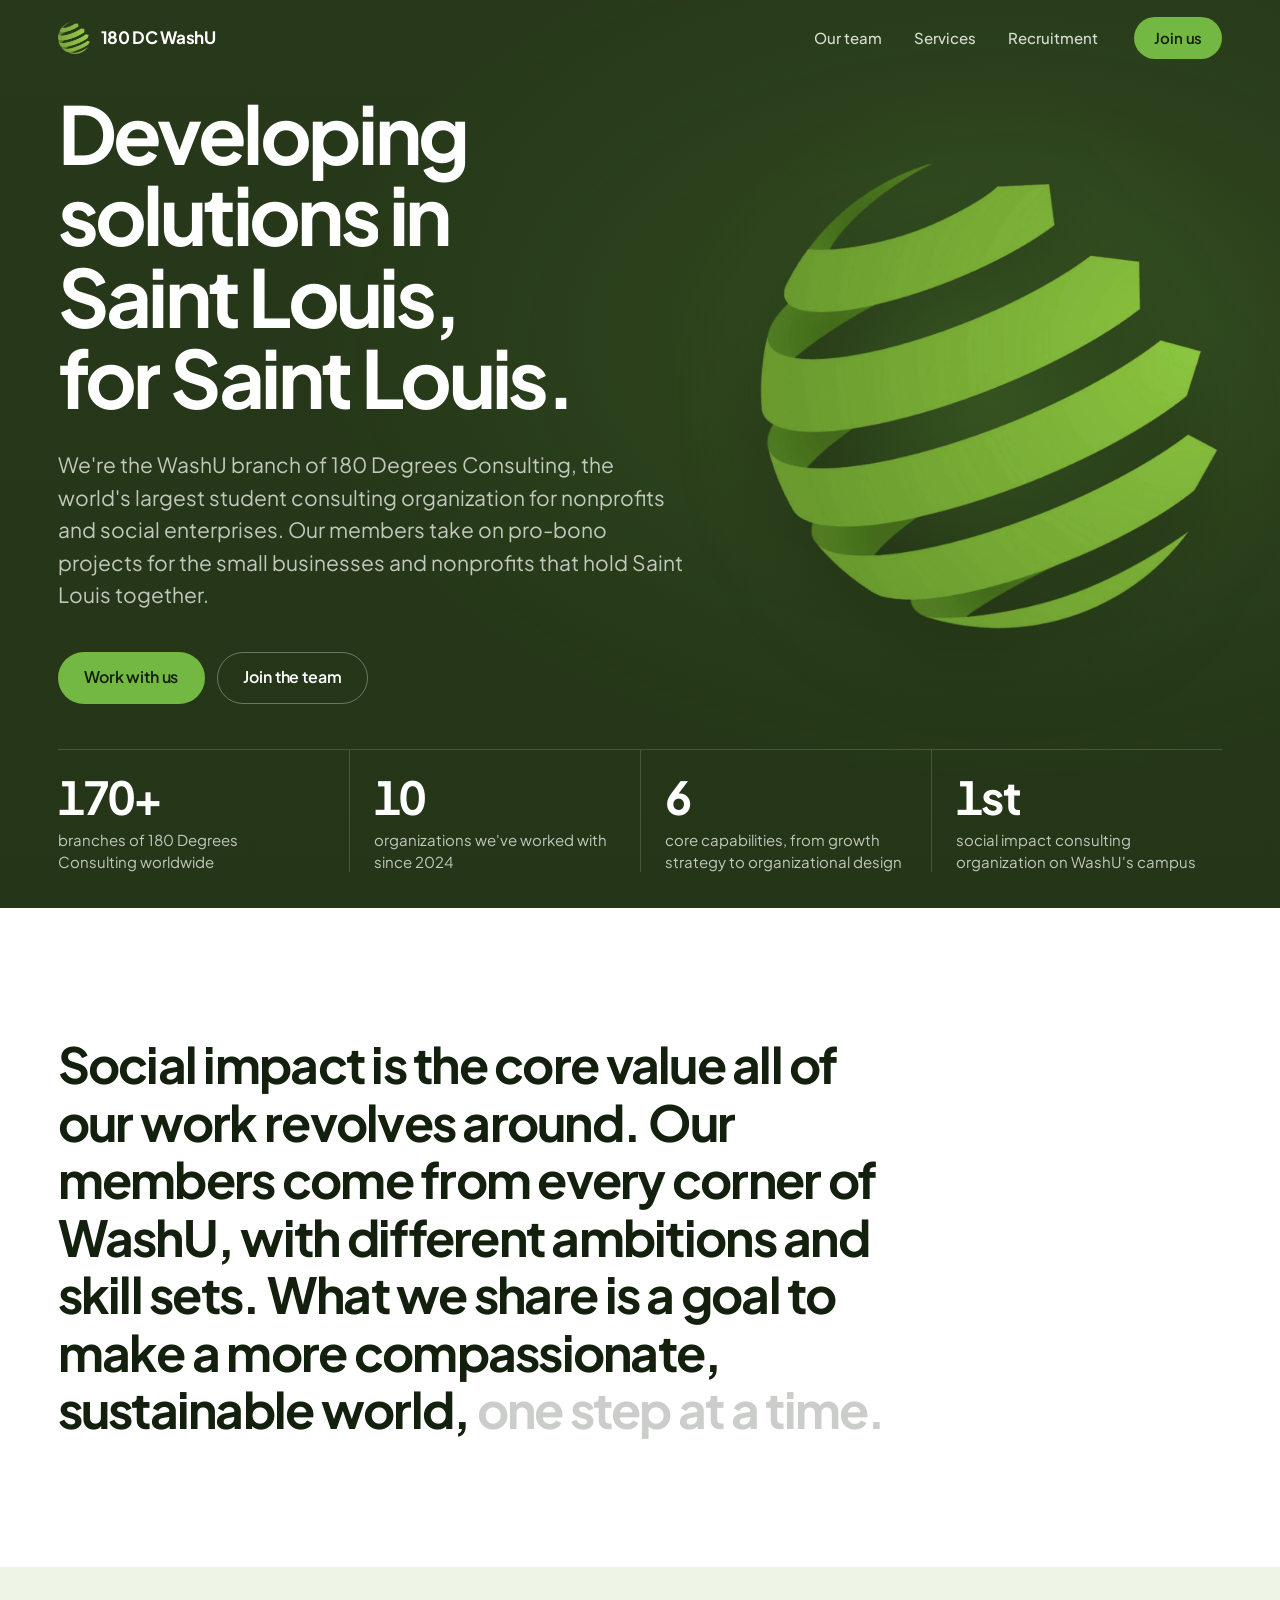
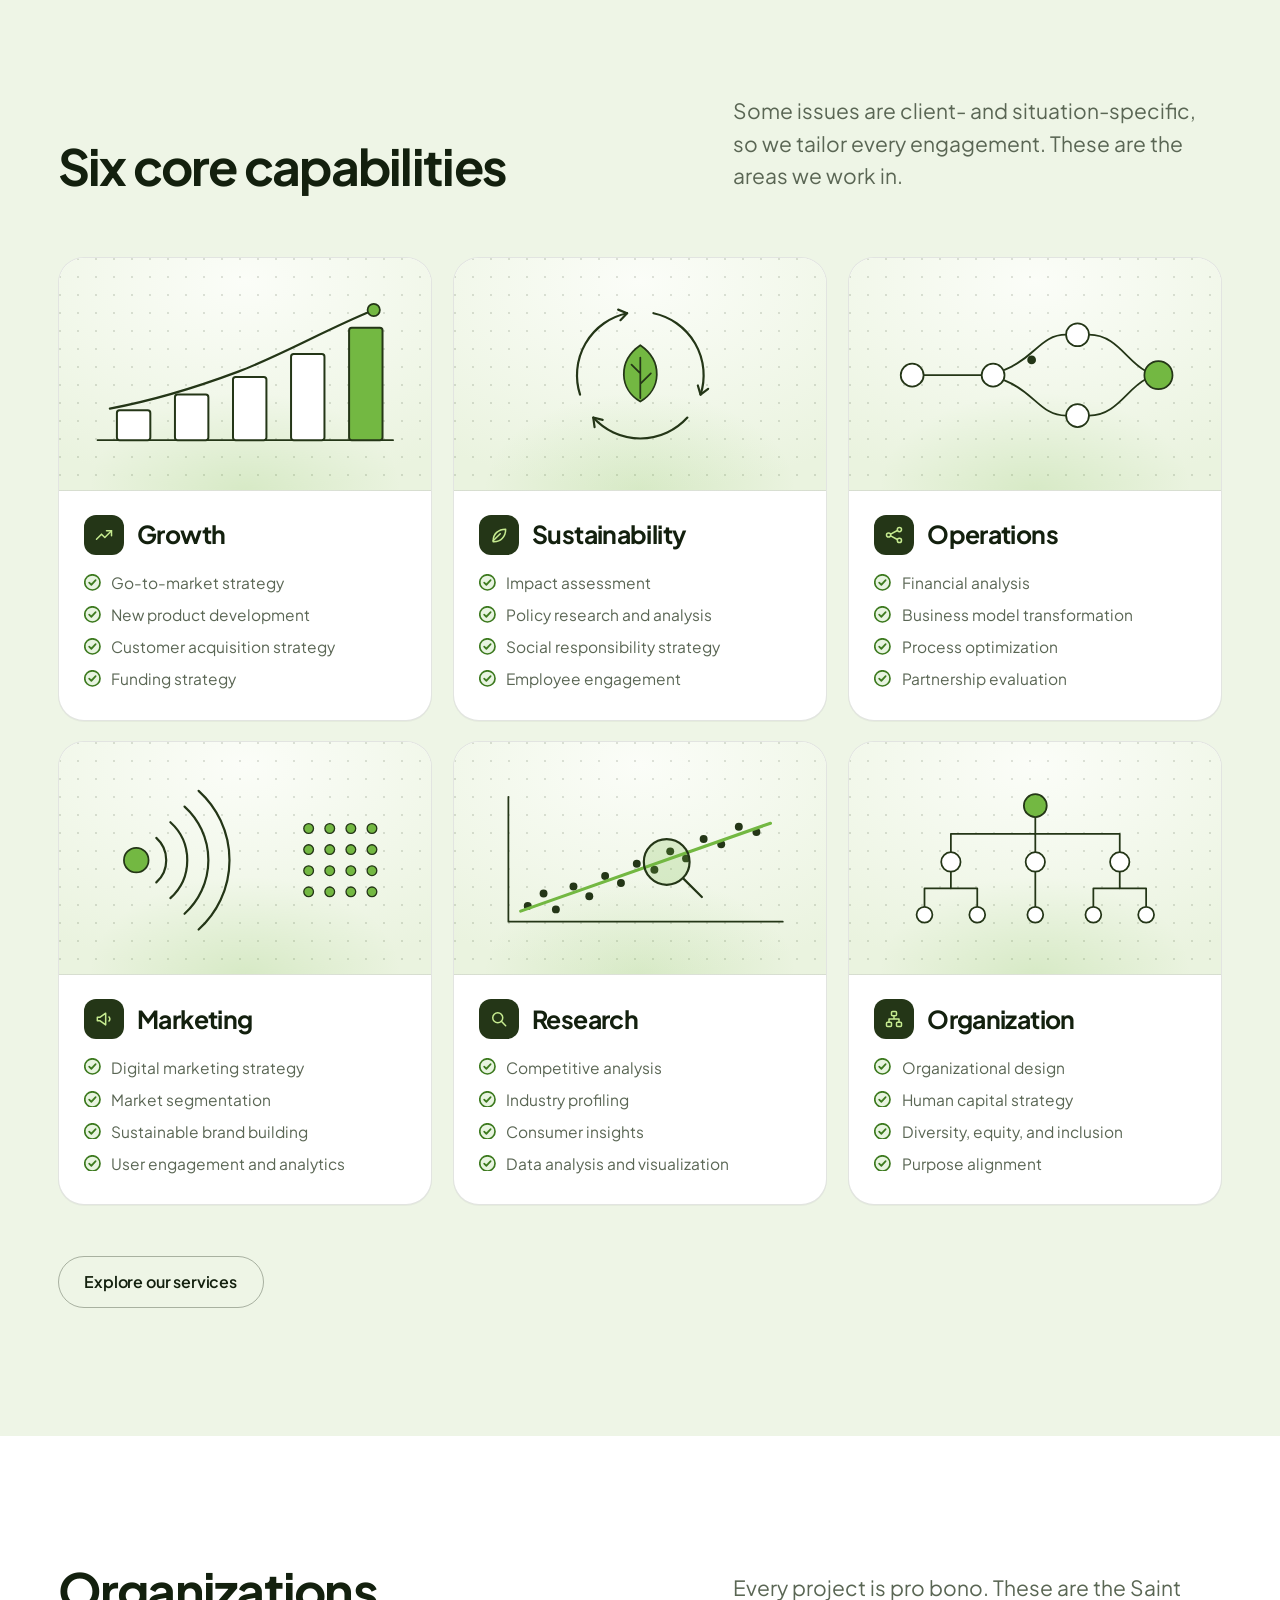
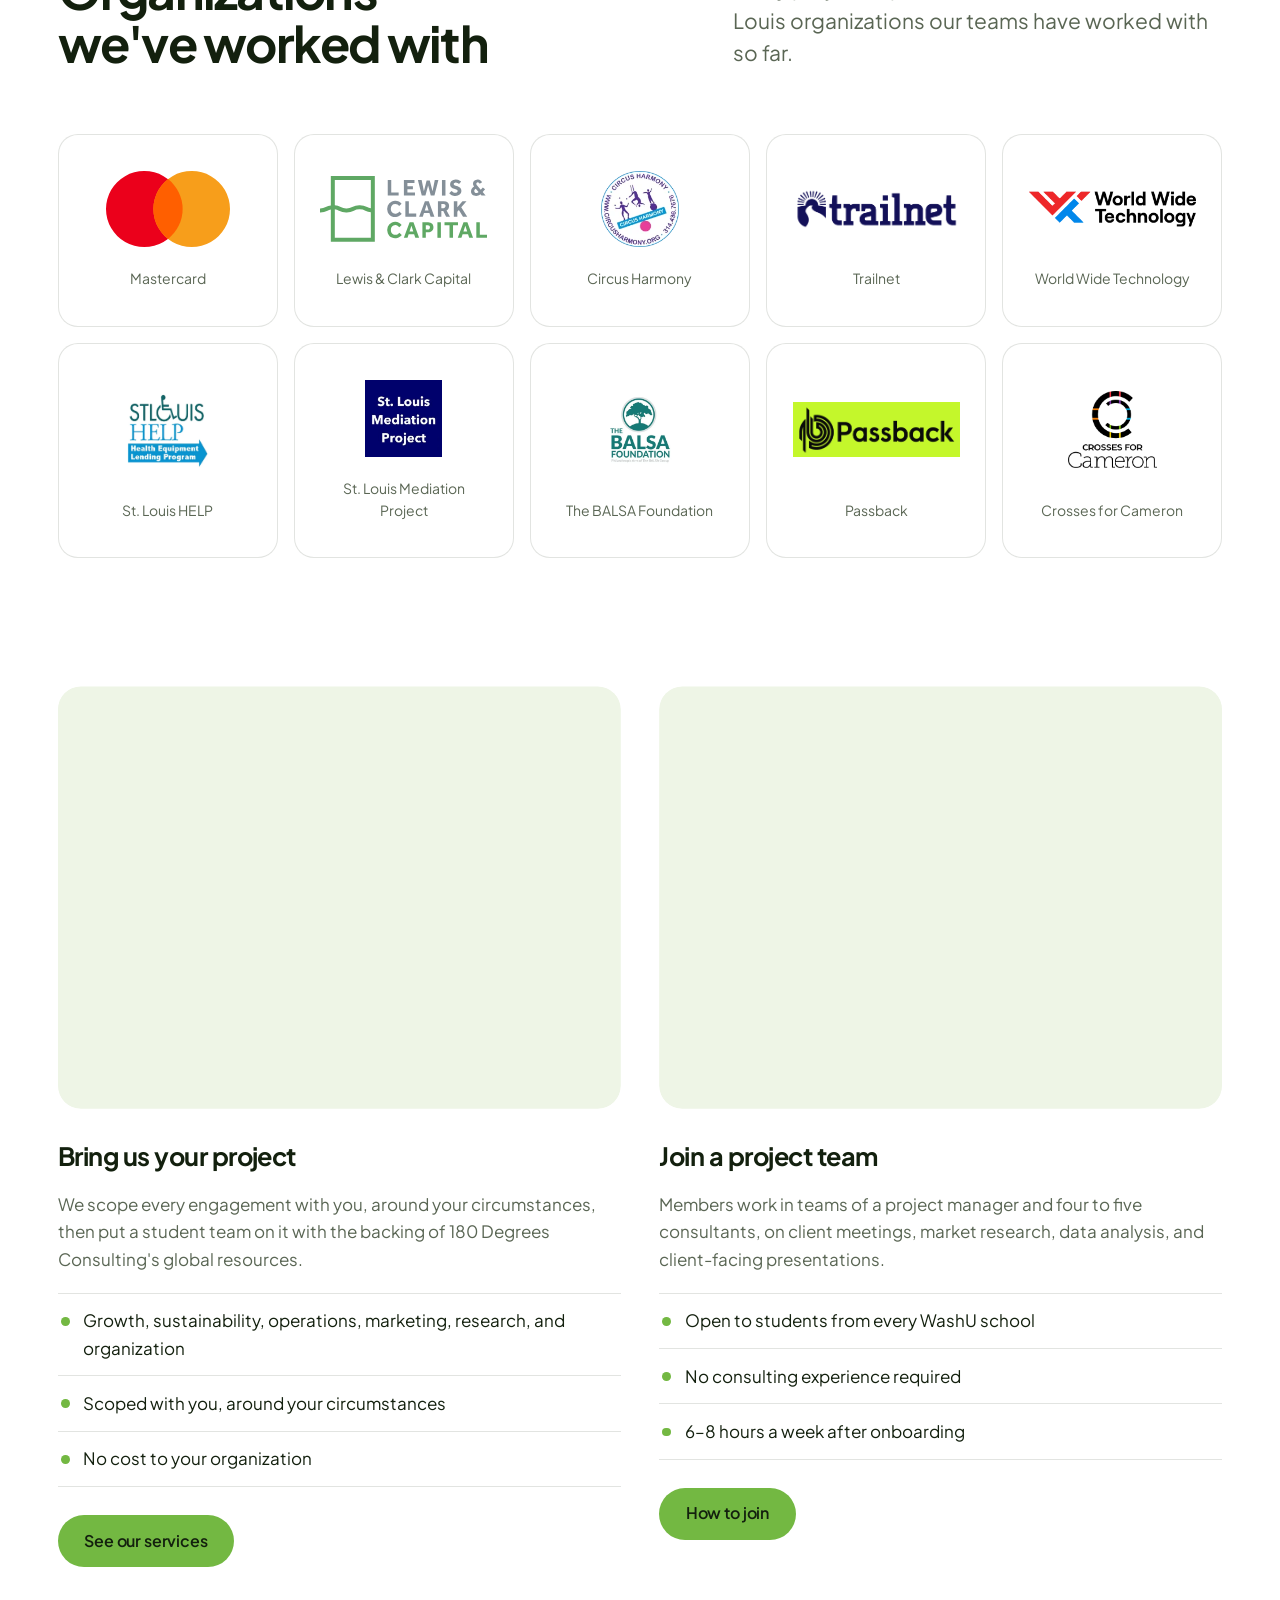
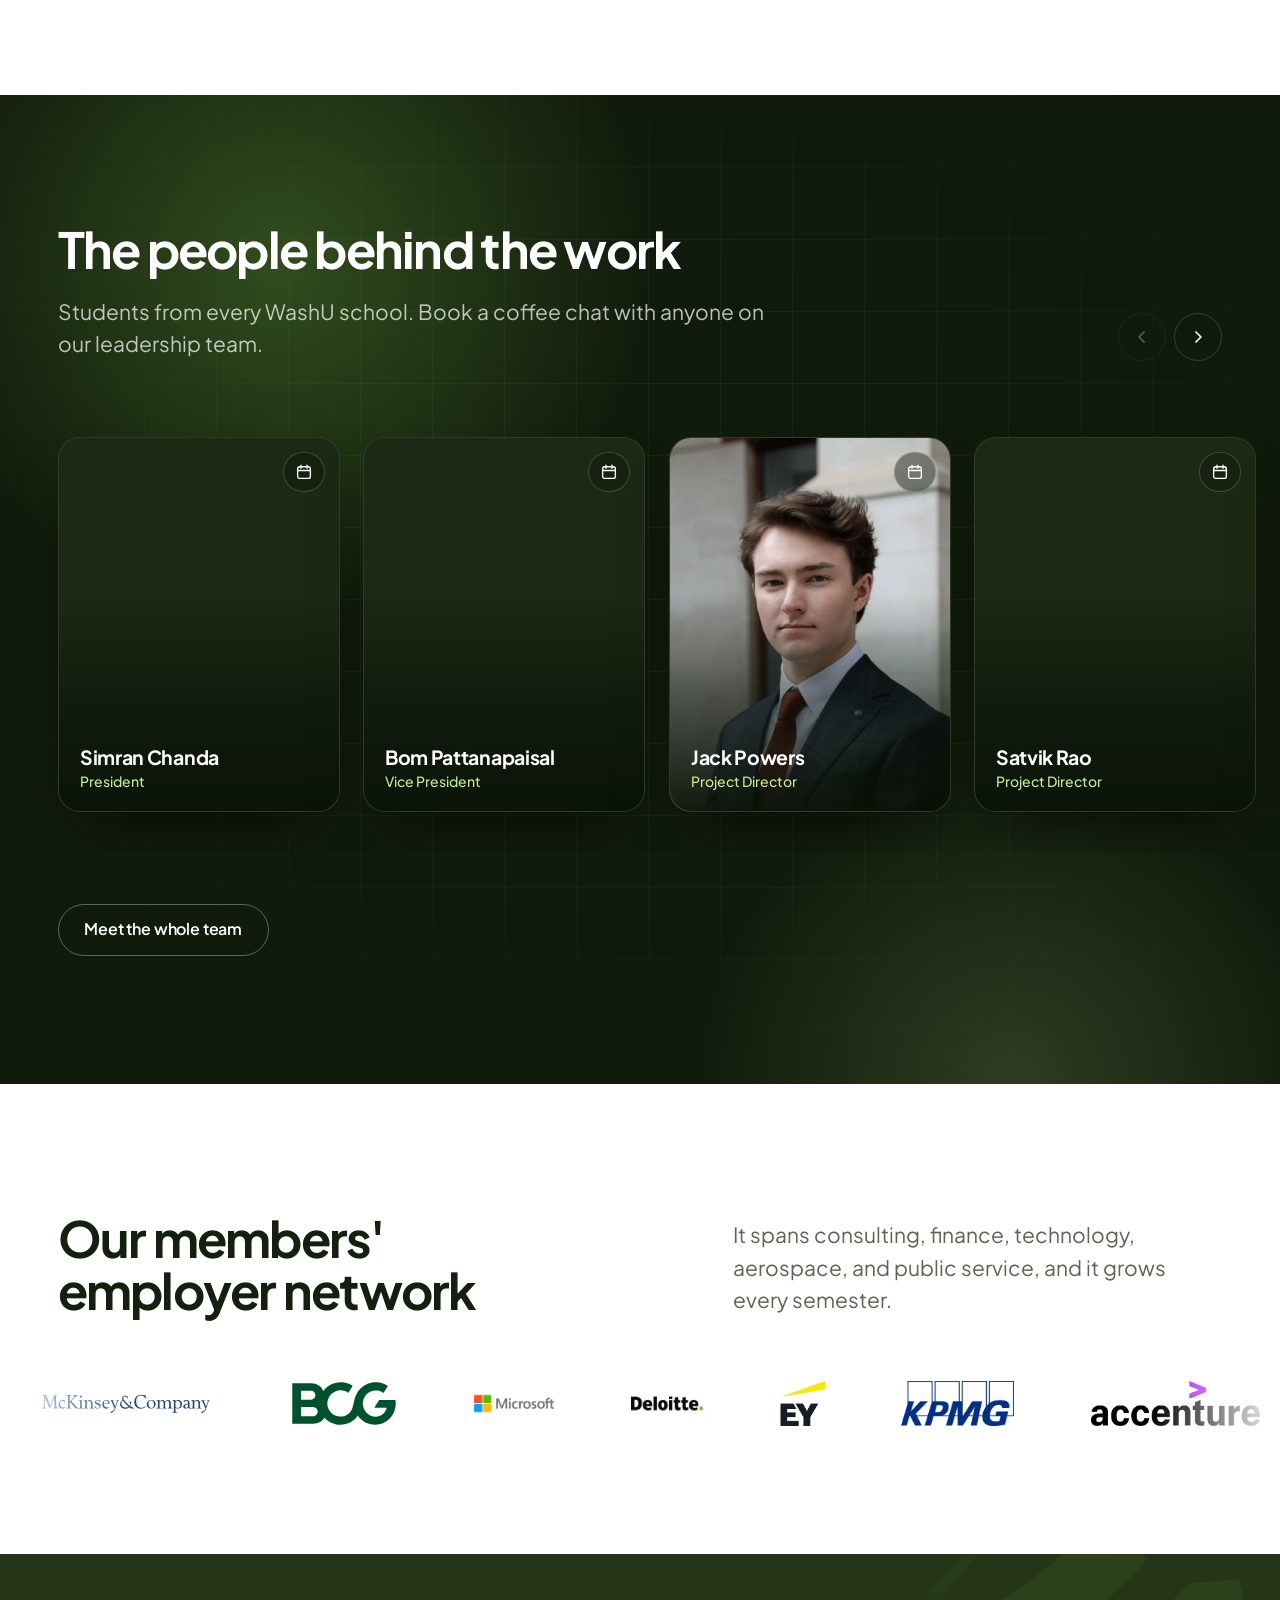
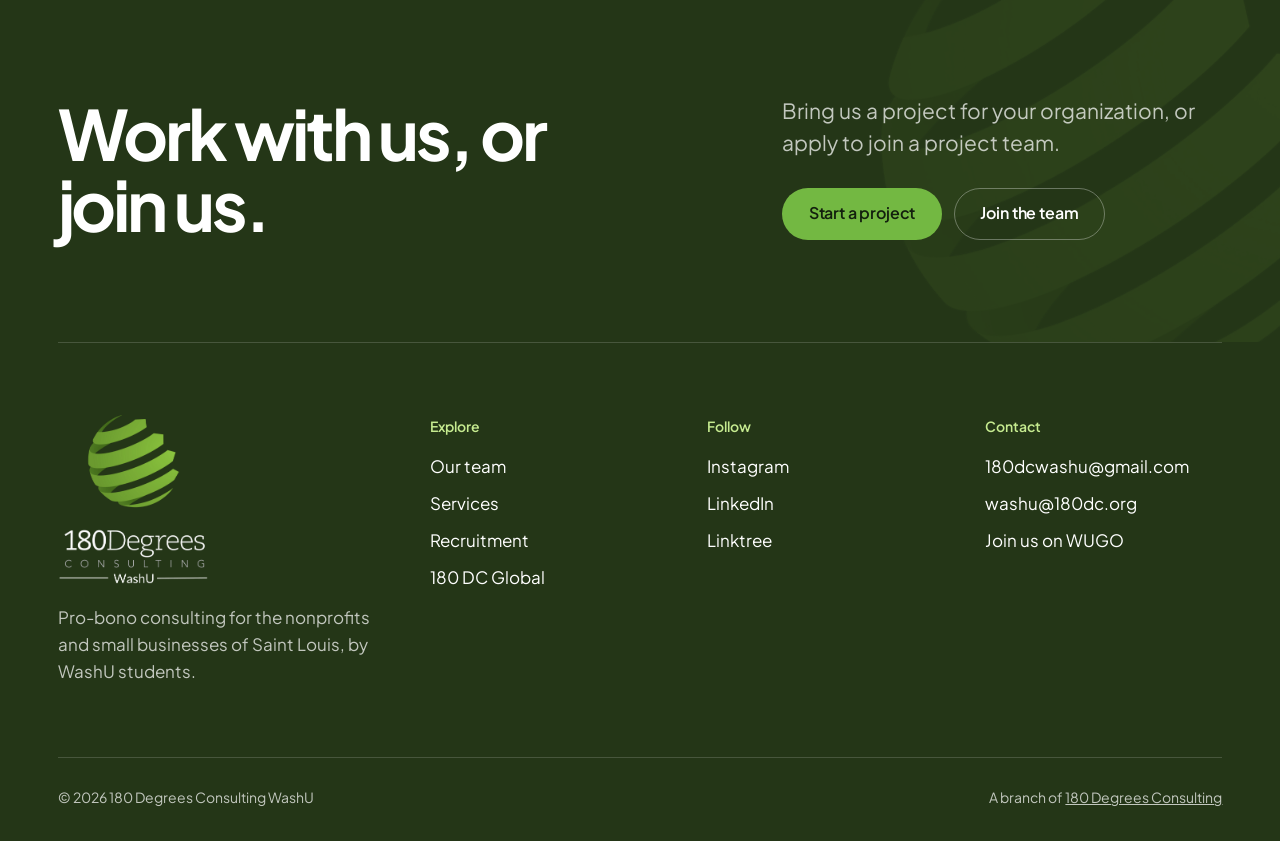
==== commit 83d31d2d: "Update the Partnerships contact and correct a name spelling - Partnerships: Bom Pattanapaisal, Vice " ====
--- a/index.html
+++ b/index.html
@@ -223,12 +223,12 @@
             </a>
           </li>
           <li class="person">
-            <a class="person__link" href="https://calendly.com/bomardchavit/30min" target="_blank" rel="noopener" aria-label="Book a coffee chat with Bom Pattanpaisal (opens in a new tab)">
+            <a class="person__link" href="https://calendly.com/bomardchavit/30min" target="_blank" rel="noopener" aria-label="Book a coffee chat with Bom Pattanapaisal (opens in a new tab)">
               <span class="person__photo"><img src="assets/images/team-bom-pattanpaisal.webp" alt="" width="1000" height="1000" loading="lazy" decoding="async"></span>
               <span class="person__shade" aria-hidden="true"></span>
               <span class="person__cta" aria-hidden="true"><svg viewBox="0 0 24 24" aria-hidden="true" focusable="false"><rect x="3.5" y="5" width="17" height="15.5" rx="3"/><path d="M3.5 10h17M8 3v4M16 3v4"/></svg><span>Book a coffee chat</span></span>
               <span class="person__caption">
-                <span class="person__name">Bom Pattanpaisal</span>
+                <span class="person__name">Bom Pattanapaisal</span>
                 <span class="person__role">Vice President</span>
               </span>
             </a>
